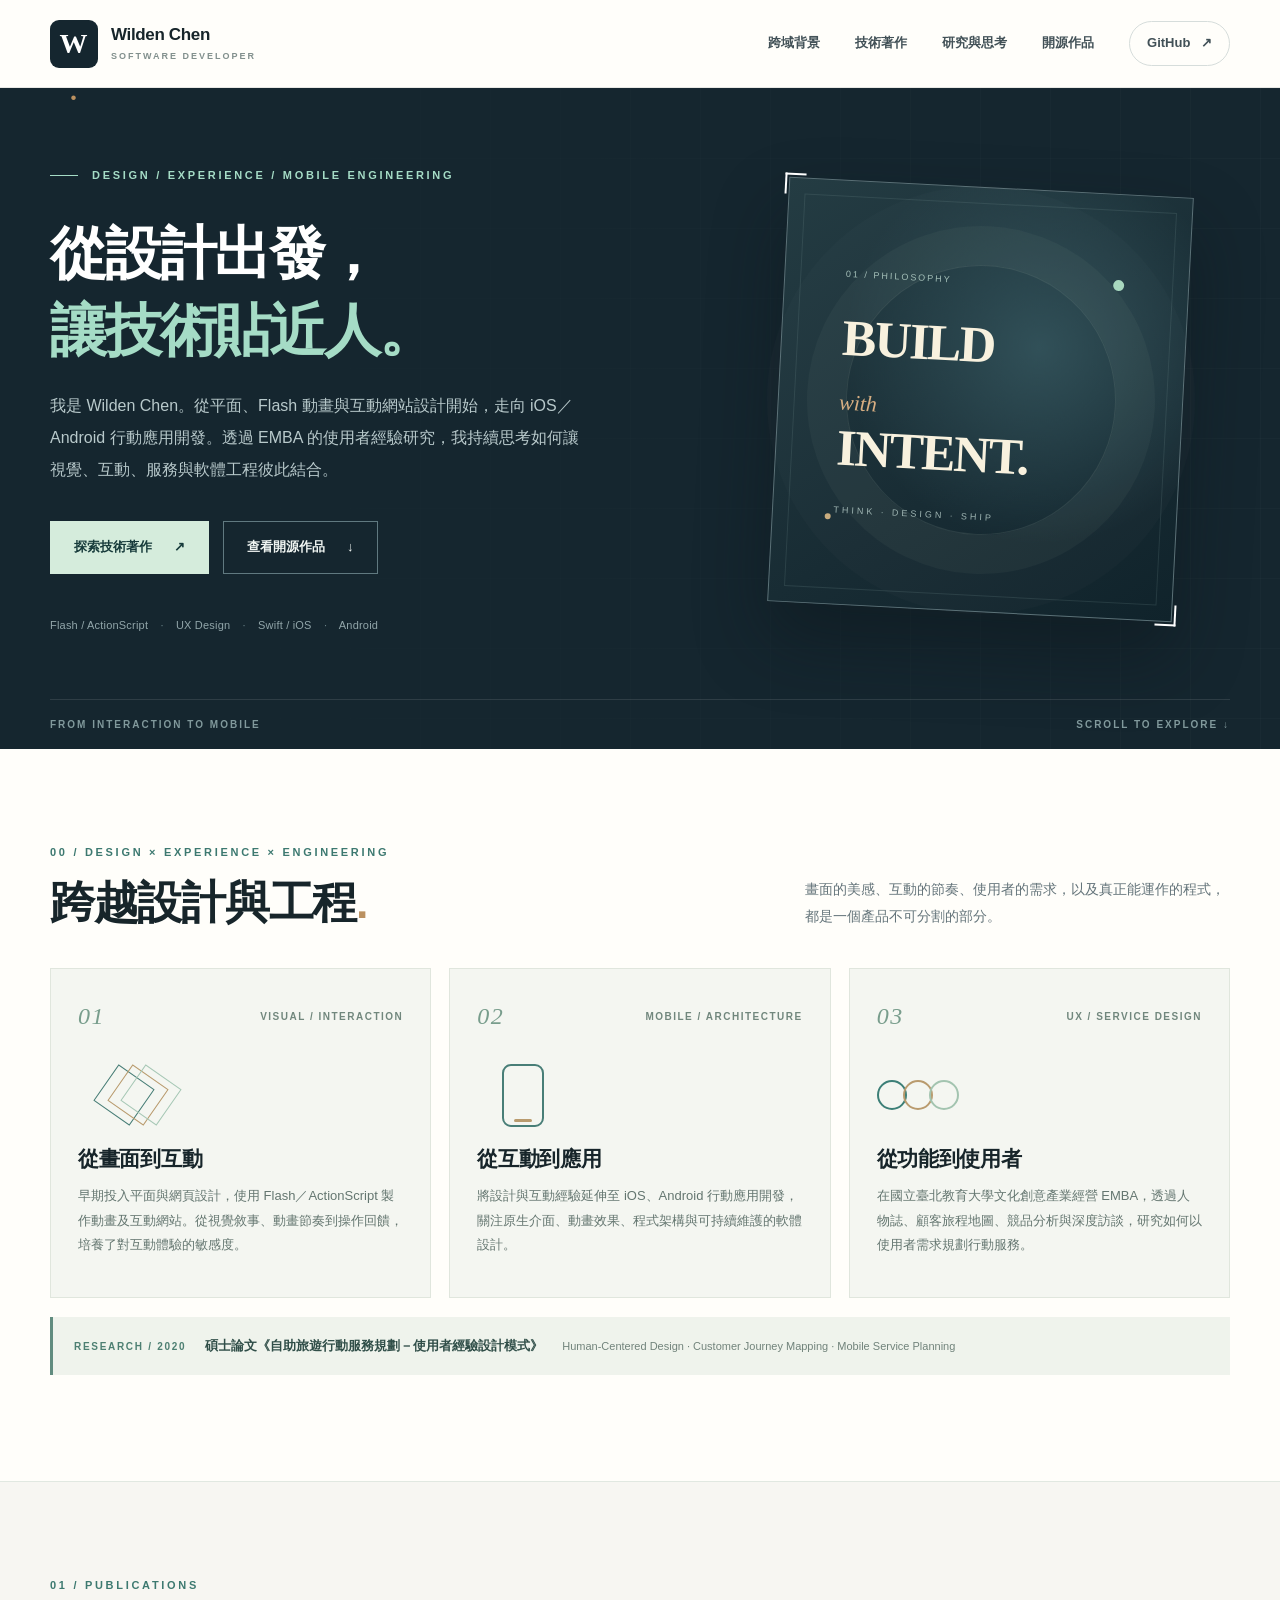
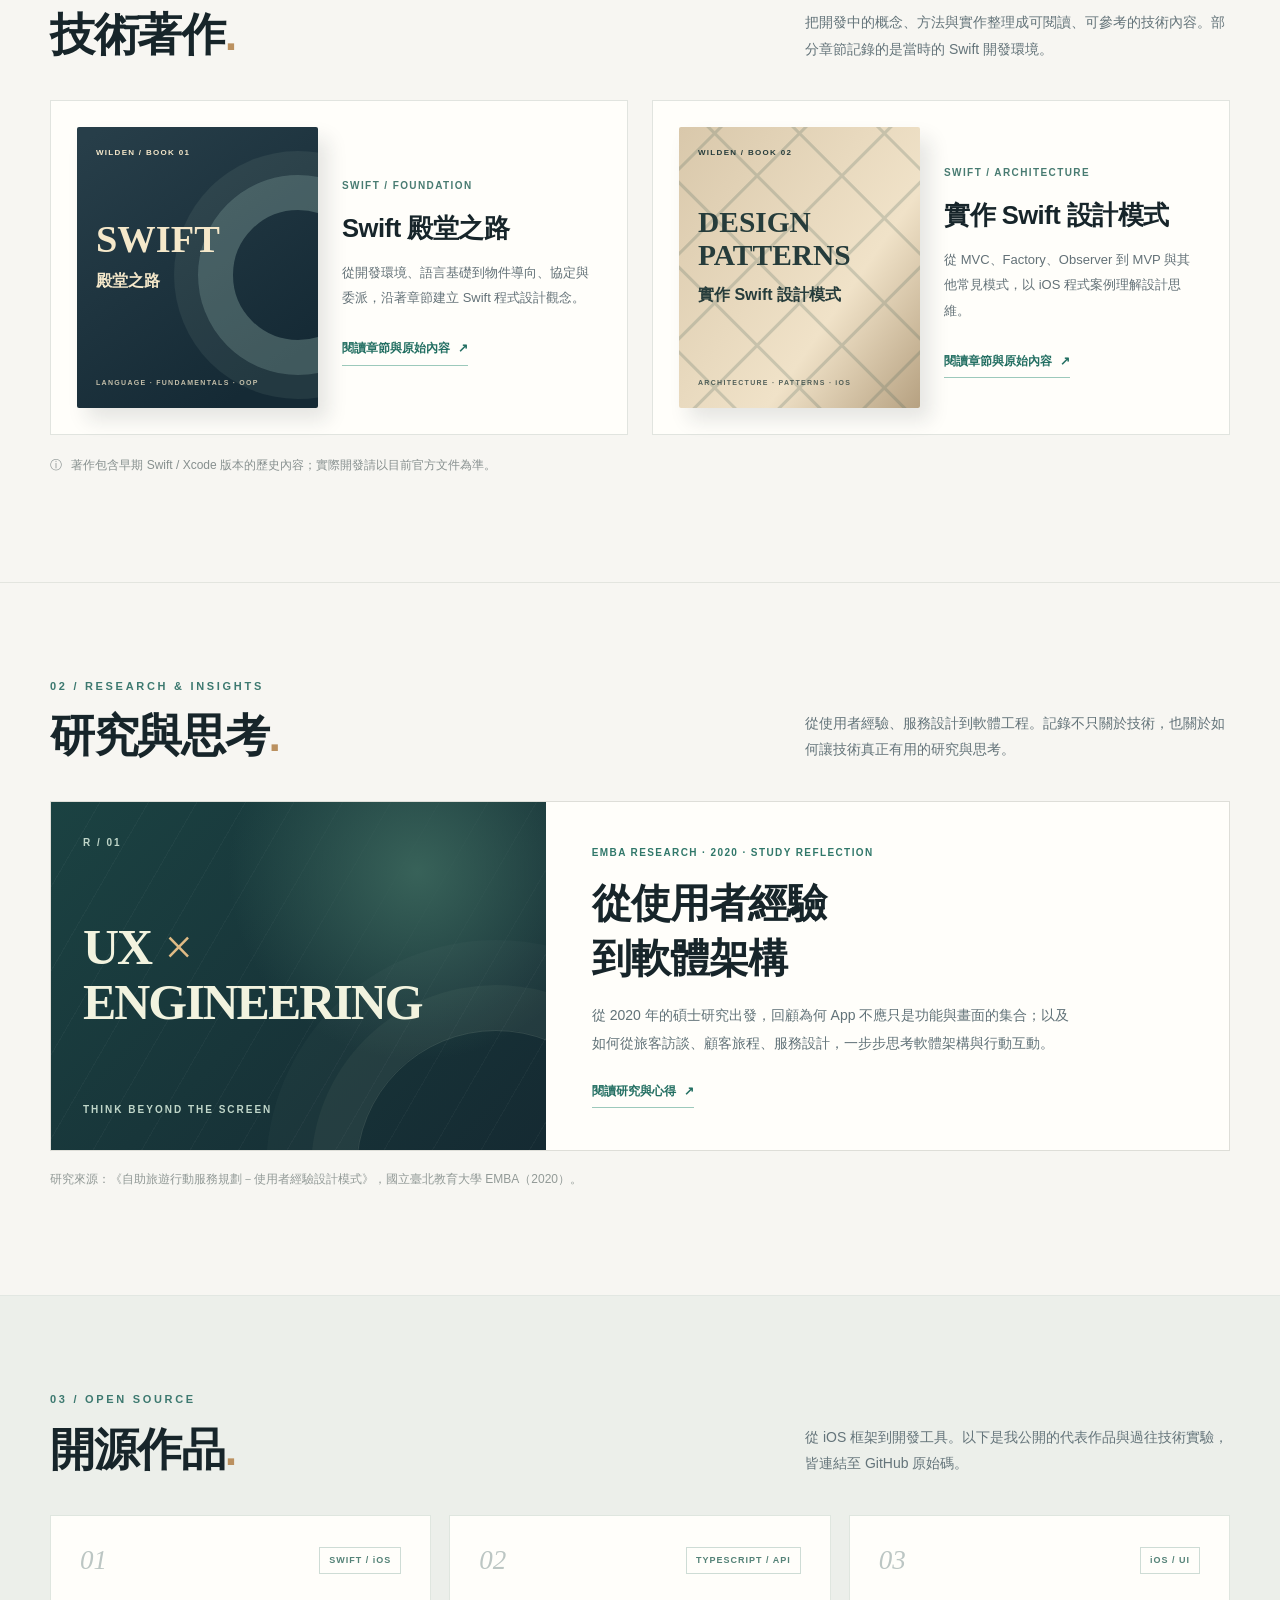
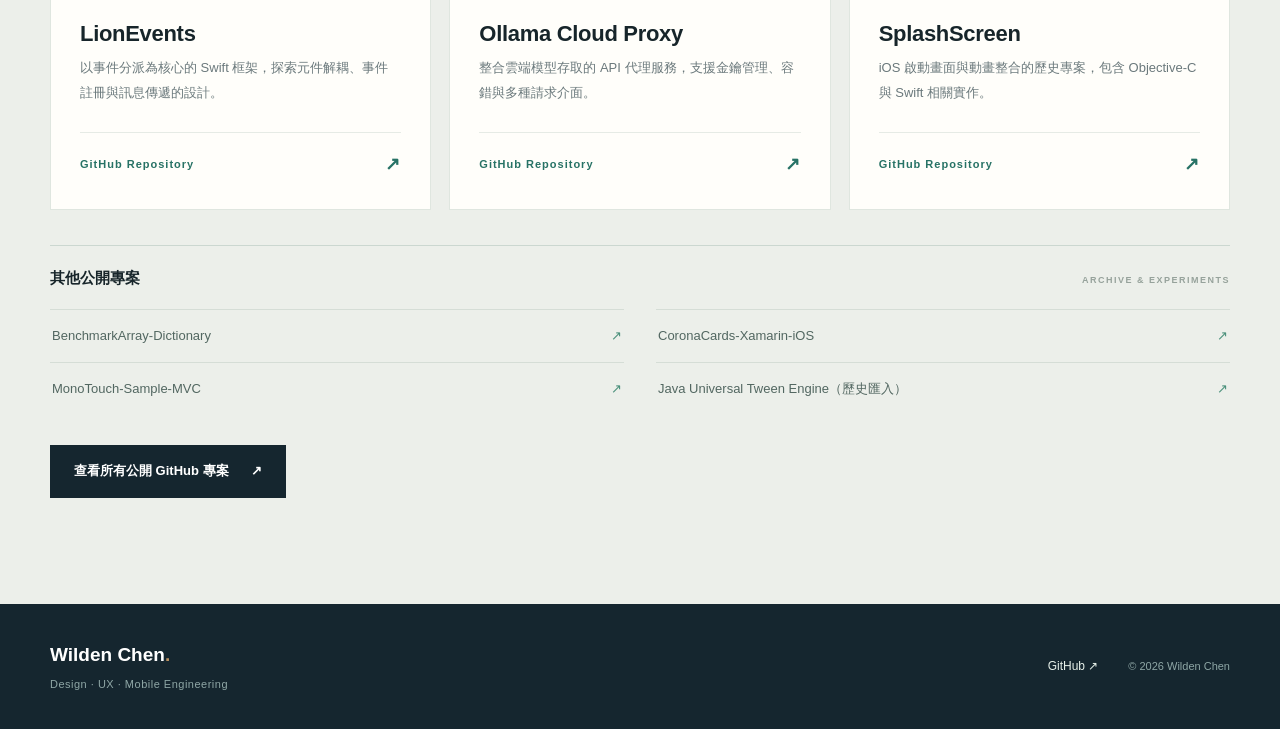
==== index.html @ 4d7d24db "feat: publish EMBA research insights without private thesis files" ====
<!doctype html>
<html lang="zh-Hant">
<head>
  <meta charset="utf-8">
  <meta name="viewport" content="width=device-width, initial-scale=1">
  <meta name="color-scheme" content="light">
  <meta name="theme-color" content="#15262f">
  <meta name="description" content="Wilden Chen：從平面設計、Flash 動畫與互動網站，走向使用者經驗、服務設計及 iOS／Android 軟體開發。">
  <meta property="og:type" content="website">
  <meta property="og:title" content="Wilden Chen｜Software Developer">
  <meta property="og:description" content="跨越視覺設計、Flash 動畫、使用者經驗與行動開發的專業背景，並分享 Swift 技術著作和開源專案。">
  <meta property="og:url" content="https://apps-dev.tech/">
  <link rel="canonical" href="https://apps-dev.tech/">
  <link rel="icon" type="image/svg+xml" href="/favicon.svg">
  <link rel="stylesheet" href="/styles.css">
  <link rel="stylesheet" href="/research.css">
  <title>Wilden Chen｜Design × UX × Mobile Engineering</title>
</head>
<body>
  <a class="skip-link" href="#main">跳至主要內容</a>
  <header class="site-header">
    <div class="container header-inner">
      <a class="brand" href="/" aria-label="Wilden Chen 首頁">
        <span class="brand-symbol">W<span>.</span></span>
        <span class="brand-name">Wilden Chen<small>SOFTWARE DEVELOPER</small></span>
      </a>
      <nav class="site-nav" aria-label="主要導覽">
        <a href="#journey">跨域背景</a>
        <a href="#books">技術著作</a>
        <a href="#research">研究與思考</a>
        <a href="#projects">開源作品</a>
        <a href="https://github.com/WildenChen" target="_blank" rel="noopener noreferrer" class="nav-github">GitHub <span aria-hidden="true">↗</span></a>
      </nav>
    </div>
  </header>

  <main id="main">
    <section class="hero" id="about">
      <div class="hero-grid" aria-hidden="true"></div>
      <div class="container hero-content">
        <div class="hero-copy">
          <p class="eyebrow"><span class="eyebrow-line"></span> DESIGN / EXPERIENCE / MOBILE ENGINEERING</p>
          <h1>從設計出發，<br><em>讓技術貼近人。</em></h1>
          <p class="hero-intro">我是 Wilden Chen。從平面、Flash 動畫與互動網站設計開始，走向 iOS／Android 行動應用開發。透過 EMBA 的使用者經驗研究，我持續思考如何讓視覺、互動、服務與軟體工程彼此結合。</p>
          <div class="hero-actions">
            <a class="button button-primary" href="#books">探索技術著作 <span aria-hidden="true">↗</span></a>
            <a class="button button-outline" href="#projects">查看開源作品 <span aria-hidden="true">↓</span></a>
          </div>
          <div class="hero-tech" aria-label="主要技術">Flash / ActionScript <span>·</span> UX Design <span>·</span> Swift / iOS <span>·</span> Android</div>
        </div>
        <div class="hero-art" aria-hidden="true">
          <div class="art-frame">
            <div class="art-corner art-corner-tl"></div>
            <div class="art-corner art-corner-br"></div>
            <div class="art-rings"></div>
            <div class="art-code">
              <span class="art-label">01 / PHILOSOPHY</span>
              <div class="art-big">BUILD<br><i>with</i><br>INTENT.</div>
              <span class="art-bottom">THINK · DESIGN · SHIP</span>
            </div>
            <span class="art-orbit art-orbit-one"></span>
            <span class="art-orbit art-orbit-two"></span>
          </div>
        </div>
      </div>
      <div class="container hero-bottom"><span>FROM INTERACTION TO MOBILE</span><span>SCROLL TO EXPLORE <span aria-hidden="true">↓</span></span></div>
    </section>

    <section class="section journey-section" id="journey" aria-labelledby="journey-title">
      <div class="container">
        <div class="section-heading">
          <div>
            <p class="section-kicker">00 / DESIGN × EXPERIENCE × ENGINEERING</p>
            <h2 id="journey-title">跨越設計與工程<span class="period">.</span></h2>
          </div>
          <p class="section-description">畫面的美感、互動的節奏、使用者的需求，以及真正能運作的程式，都是一個產品不可分割的部分。</p>
        </div>
        <div class="journey-grid">
          <article class="journey-step">
            <div class="journey-step-top"><span>01</span><span>VISUAL / INTERACTION</span></div>
            <div class="journey-mark journey-mark-visual" aria-hidden="true"><span></span><span></span><span></span></div>
            <h3>從畫面到互動</h3>
            <p>早期投入平面與網頁設計，使用 Flash／ActionScript 製作動畫及互動網站。從視覺敘事、動畫節奏到操作回饋，培養了對互動體驗的敏感度。</p>
          </article>
          <article class="journey-step">
            <div class="journey-step-top"><span>02</span><span>MOBILE / ARCHITECTURE</span></div>
            <div class="journey-mark journey-mark-mobile" aria-hidden="true"><span></span><span></span></div>
            <h3>從互動到應用</h3>
            <p>將設計與互動經驗延伸至 iOS、Android 行動應用開發，關注原生介面、動畫效果、程式架構與可持續維護的軟體設計。</p>
          </article>
          <article class="journey-step">
            <div class="journey-step-top"><span>03</span><span>UX / SERVICE DESIGN</span></div>
            <div class="journey-mark journey-mark-ux" aria-hidden="true"><span></span><span></span><span></span></div>
            <h3>從功能到使用者</h3>
            <p>在國立臺北教育大學文化創意產業經營 EMBA，透過人物誌、顧客旅程地圖、競品分析與深度訪談，研究如何以使用者需求規劃行動服務。</p>
          </article>
        </div>
        <div class="journey-research">
          <span class="journey-research-label">RESEARCH / 2020</span>
          <p>碩士論文《自助旅遊行動服務規劃－使用者經驗設計模式》</p>
          <span>Human-Centered Design · Customer Journey Mapping · Mobile Service Planning</span>
        </div>
      </div>
    </section>

    <section class="section books-section" id="books" aria-labelledby="books-title">
      <div class="container">
        <div class="section-heading">
          <div><p class="section-kicker">01 / PUBLICATIONS</p><h2 id="books-title">技術著作<span class="period">.</span></h2></div>
          <p class="section-description">把開發中的概念、方法與實作整理成可閱讀、可參考的技術內容。部分章節記錄的是當時的 Swift 開發環境。</p>
        </div>
        <div class="book-grid">
          <article class="book-card">
            <div class="book-cover cover-swift" aria-hidden="true">
              <span class="cover-index">WILDEN / BOOK 01</span>
              <span class="cover-sphere cover-sphere-one"></span>
              <span class="cover-title-en">SWIFT</span>
              <span class="cover-title-zh">殿堂之路</span>
              <span class="cover-foot">LANGUAGE · FUNDAMENTALS · OOP</span>
            </div>
            <div class="book-info">
              <span class="book-category">SWIFT / FOUNDATION</span>
              <h3>Swift 殿堂之路</h3>
              <p>從開發環境、語言基礎到物件導向、協定與委派，沿著章節建立 Swift 程式設計觀念。</p>
              <a class="text-link" href="https://github.com/WildenChen/Swift-Bethel-of-The-Road" target="_blank" rel="noopener noreferrer">閱讀章節與原始內容 <span aria-hidden="true">↗</span></a>
            </div>
          </article>
          <article class="book-card">
            <div class="book-cover cover-patterns" aria-hidden="true">
              <span class="cover-index">WILDEN / BOOK 02</span>
              <span class="cover-pattern-grid"></span>
              <span class="cover-title-en cover-title-en-small">DESIGN<br>PATTERNS</span>
              <span class="cover-title-zh">實作 Swift 設計模式</span>
              <span class="cover-foot">ARCHITECTURE · PATTERNS · iOS</span>
            </div>
            <div class="book-info">
              <span class="book-category">SWIFT / ARCHITECTURE</span>
              <h3>實作 Swift 設計模式</h3>
              <p>從 MVC、Factory、Observer 到 MVP 與其他常見模式，以 iOS 程式案例理解設計思維。</p>
              <a class="text-link" href="https://github.com/WildenChen/swift-design-patterns" target="_blank" rel="noopener noreferrer">閱讀章節與原始內容 <span aria-hidden="true">↗</span></a>
            </div>
          </article>
        </div>
        <p class="book-note"><span aria-hidden="true">ⓘ</span> 著作包含早期 Swift / Xcode 版本的歷史內容；實際開發請以目前官方文件為準。</p>
      </div>
    </section>

    <section class="section research-section" id="research" aria-labelledby="research-title">
      <div class="container">
        <div class="section-heading">
          <div><p class="section-kicker">02 / RESEARCH &amp; INSIGHTS</p><h2 id="research-title">研究與思考<span class="period">.</span></h2></div>
          <p class="section-description">從使用者經驗、服務設計到軟體工程。記錄不只關於技術，也關於如何讓技術真正有用的研究與思考。</p>
        </div>
        <article class="research-feature">
          <div class="research-feature-art" aria-hidden="true">
            <span class="research-feature-mark">R / 01</span>
            <span class="research-feature-type">UX <i>×</i> ENGINEERING</span>
            <span class="research-feature-sub">THINK BEYOND THE SCREEN</span>
          </div>
          <div class="research-feature-body">
            <div class="research-feature-tag">EMBA RESEARCH · 2020 · STUDY REFLECTION</div>
            <h3>從使用者經驗<br>到軟體架構</h3>
            <p>從 2020 年的碩士研究出發，回顧為何 App 不應只是功能與畫面的集合；以及如何從旅客訪談、顧客旅程、服務設計，一步步思考軟體架構與行動互動。</p>
            <a class="text-link" href="/research/">閱讀研究與心得 <span aria-hidden="true">↗</span></a>
          </div>
        </article>
        <p class="research-feature-footnote">研究來源：《自助旅遊行動服務規劃－使用者經驗設計模式》，國立臺北教育大學 EMBA（2020）。</p>
      </div>
    </section>

    <section class="section projects-section" id="projects" aria-labelledby="projects-title">
      <div class="container">
        <div class="section-heading">
          <div><p class="section-kicker">03 / OPEN SOURCE</p><h2 id="projects-title">開源作品<span class="period">.</span></h2></div>
          <p class="section-description">從 iOS 框架到開發工具。以下是我公開的代表作品與過往技術實驗，皆連結至 GitHub 原始碼。</p>
        </div>
        <div class="project-grid">
          <article class="project-card">
            <div class="project-top"><span class="project-num">01</span><span class="project-tag">SWIFT / iOS</span></div>
            <div><h3>LionEvents</h3><p>以事件分派為核心的 Swift 框架，探索元件解耦、事件註冊與訊息傳遞的設計。</p></div>
            <a class="project-link" href="https://github.com/WildenChen/LionEvents" target="_blank" rel="noopener noreferrer" aria-label="前往 LionEvents GitHub">GitHub Repository <span aria-hidden="true">↗</span></a>
          </article>
          <article class="project-card">
            <div class="project-top"><span class="project-num">02</span><span class="project-tag">TYPESCRIPT / API</span></div>
            <div><h3>Ollama Cloud Proxy</h3><p>整合雲端模型存取的 API 代理服務，支援金鑰管理、容錯與多種請求介面。</p></div>
            <a class="project-link" href="https://github.com/WildenChen/ollama-cloud-proxy" target="_blank" rel="noopener noreferrer" aria-label="前往 Ollama Cloud Proxy GitHub">GitHub Repository <span aria-hidden="true">↗</span></a>
          </article>
          <article class="project-card">
            <div class="project-top"><span class="project-num">03</span><span class="project-tag">iOS / UI</span></div>
            <div><h3>SplashScreen</h3><p>iOS 啟動畫面與動畫整合的歷史專案，包含 Objective-C 與 Swift 相關實作。</p></div>
            <a class="project-link" href="https://github.com/WildenChen/SplashScreen" target="_blank" rel="noopener noreferrer" aria-label="前往 SplashScreen GitHub">GitHub Repository <span aria-hidden="true">↗</span></a>
          </article>
        </div>
        <div class="more-projects">
          <div class="more-projects-heading"><h3>其他公開專案</h3><span>ARCHIVE &amp; EXPERIMENTS</span></div>
          <div class="more-links">
            <a href="https://github.com/WildenChen/BenchmarkArray-Dictionary" target="_blank" rel="noopener noreferrer">BenchmarkArray-Dictionary <span aria-hidden="true">↗</span></a>
            <a href="https://github.com/WildenChen/CoronaCards-Xamarin-iOS" target="_blank" rel="noopener noreferrer">CoronaCards-Xamarin-iOS <span aria-hidden="true">↗</span></a>
            <a href="https://github.com/WildenChen/MonoTouch-Sample-MVC" target="_blank" rel="noopener noreferrer">MonoTouch-Sample-MVC <span aria-hidden="true">↗</span></a>
            <a href="https://github.com/WildenChen/java-universal-tween-engine" target="_blank" rel="noopener noreferrer">Java Universal Tween Engine（歷史匯入） <span aria-hidden="true">↗</span></a>
          </div>
        </div>
        <div class="all-projects">
          <a class="button button-dark" href="https://github.com/WildenChen?tab=repositories" target="_blank" rel="noopener noreferrer">查看所有公開 GitHub 專案 <span aria-hidden="true">↗</span></a>
        </div>
      </div>
    </section>
  </main>
  <footer class="footer">
    <div class="container footer-inner">
      <div><strong>Wilden Chen<span class="period">.</span></strong><p>Design · UX · Mobile Engineering</p></div>
      <div class="footer-right"><a href="https://github.com/WildenChen" target="_blank" rel="noopener noreferrer">GitHub ↗</a><span>© 2026 Wilden Chen</span></div>
    </div>
  </footer>
</body>
</html>
---- styles.css ----
:root{
  --ink:#17252a;--ink-soft:#405158;--muted:#66747b;--page:#f7f6f2;--paper:#fffefa;
  --line:#e1e2df;--teal:#225d5c;--teal-bright:#a5dcc6;--gold:#dfb581;
  --dark:#15262f;--dark-2:#1c323b;--wrap:1180px;
}
*,*::before,*::after{box-sizing:border-box}
html{scroll-behavior:smooth;scroll-padding-top:110px}
body{margin:0;background:var(--page);color:var(--ink);font-family:-apple-system,BlinkMacSystemFont,"Segoe UI","Noto Sans TC","PingFang TC","Microsoft JhengHei",sans-serif;-webkit-font-smoothing:antialiased;line-height:1.7}
a{color:inherit;text-decoration:none}
a:focus-visible{outline:3px solid #2f9b88;outline-offset:4px;border-radius:3px}
.container{width:min(var(--wrap),calc(100% - 88px));margin-inline:auto}
.skip-link{position:absolute;left:-9999px;top:10px;padding:8px 14px;background:white;z-index:99}
.skip-link:focus{left:10px}
.site-header{height:88px;background:#fffefa;border-bottom:1px solid #e8e8e4;position:relative;z-index:10}
.header-inner{height:100%;display:flex;align-items:center;justify-content:space-between;gap:24px}
.brand{display:inline-flex;align-items:center;gap:13px}
.brand-symbol{width:48px;height:48px;background:var(--dark);color:white;display:grid;place-items:center;border-radius:9px;font-family:Georgia,serif;font-size:28px;font-weight:700;letter-spacing:-3px;padding-right:4px}
.brand-symbol span,.period{color:#bb9160}
.brand-name{font-weight:750;font-size:17px;letter-spacing:-.35px;line-height:1.2;white-space:nowrap}
.brand-name small{display:block;font-size:9px;color:#82908d;letter-spacing:2px;margin-top:6px;font-weight:750}
.site-nav{display:flex;align-items:center;gap:35px;color:#425157;font-size:13px;font-weight:650}
.site-nav>a:not(.nav-github):hover{color:#177a68}
.nav-github{border:1px solid #d6dddb;border-radius:999px;padding:10px 17px;transition:background .2s,border-color .2s}
.nav-github:hover{border-color:var(--teal);background:#f0f8f3}
.nav-github span{padding-left:7px}
.hero{position:relative;background:var(--dark);color:white;overflow:hidden}
.hero-grid{position:absolute;inset:0;opacity:.2;background-image:linear-gradient(rgba(198,215,205,.13) 1px,transparent 1px),linear-gradient(90deg,rgba(198,215,205,.13) 1px,transparent 1px);background-size:70px 70px;mask-image:linear-gradient(90deg,transparent 10%,#000 100%);pointer-events:none}
.hero-content{min-height:600px;display:grid;grid-template-columns:1.1fr .9fr;align-items:center;gap:6%;position:relative;padding-block:78px 65px}
.hero-copy{position:relative;z-index:2}
.eyebrow,.section-kicker{font-size:11px;font-weight:800;letter-spacing:2.7px;margin:0}
.eyebrow{color:var(--teal-bright);display:flex;gap:14px;align-items:center}
.eyebrow-line{display:block;width:28px;height:1px;background:var(--teal-bright)}
.hero h1{font-size:clamp(38px,4.45vw,64px);line-height:1.35;letter-spacing:-2.2px;font-weight:750;margin:30px 0 22px;white-space:nowrap}
.hero h1 em{font-style:normal;color:var(--teal-bright)}
.hero-intro{max-width:530px;font-size:16px;line-height:2;color:#b8c9cb;margin:0}
.hero-actions{display:flex;align-items:center;gap:14px;margin-top:35px}
.button{display:inline-flex;align-items:center;justify-content:center;gap:22px;padding:14px 23px;min-height:52px;font-size:13px;font-weight:750;border:1px solid transparent;transition:transform .2s,background .2s,box-shadow .2s}
.button:hover{transform:translateY(-2px)}
.button-primary{background:#d5ecdc;color:#173b3b}
.button-primary:hover{background:#ecf6ec;box-shadow:0 8px 20px #0003}
.button-outline{border-color:#607980;color:#f0f5f2}
.button-outline:hover{background:#ffffff16}
.hero-tech{font-size:11px;color:#92a6aa;margin-top:42px;letter-spacing:.2px}
.hero-tech span{padding-inline:9px;color:#688086}
.hero-art{height:100%;display:flex;align-items:center;justify-content:center;min-height:350px}
.art-frame{position:relative;width:min(100%,405px);aspect-ratio:1/1.05;border:1px solid #5b7177;background:radial-gradient(circle at 64% 37%,#315058 0,transparent 53%),linear-gradient(145deg,#243c43,#182c34 60%,#10232b);display:grid;place-items:center;transform:rotate(3deg);box-shadow:0 35px 70px #0b151a70}
.art-frame::after{content:"";position:absolute;inset:15px;border:1px solid #72908d36}
.art-corner{position:absolute;width:21px;height:21px;border-color:#d9bd8b;z-index:2}
.art-corner-tl{left:-5px;top:-5px;border-left:2px solid;border-top:2px solid}
.art-corner-br{right:-5px;bottom:-5px;border-right:2px solid;border-bottom:2px solid}
.art-rings{position:absolute;width:270px;aspect-ratio:1;border:1px solid #b0c2b522;border-radius:50%;box-shadow:0 0 0 39px #b0c2b50d,0 0 0 79px #b0c2b505}
.art-code{position:relative;z-index:3;width:70%;display:flex;flex-direction:column;align-items:flex-start}
.art-label{font-size:9px;letter-spacing:2px;color:#a4bfb8}
.art-big{font-family:Georgia,"Times New Roman",serif;font-size:clamp(36px,4vw,57px);font-weight:700;line-height:1.08;letter-spacing:-2px;margin-block:27px;color:#f8f1de}
.art-big i{font-size:.43em;color:#d7ae82;font-weight:400;letter-spacing:0}
.art-bottom{font-size:9px;letter-spacing:3px;color:#9eb4b2}
.art-orbit{position:absolute;width:11px;height:11px;background:#a8d8bf;border-radius:50%}
.art-orbit-one{top:20%;right:16%}
.art-orbit-two{bottom:20%;left:13%;width:6px;height:6px;background:#c9ac7e}
.hero-bottom{position:relative;display:flex;align-items:center;justify-content:space-between;border-top:1px solid #ffffff1b;color:#81999c;padding:16px 0;font-size:10px;letter-spacing:2px;font-weight:700}
.section{padding-block:94px 106px}
.section-heading{display:flex;align-items:end;justify-content:space-between;gap:55px;margin-bottom:38px}
.section-kicker{color:#3d7970}
.section-heading h2{font-size:clamp(32px,3.5vw,46px);line-height:1.2;letter-spacing:-1.3px;margin:14px 0 0}
.section-description{max-width:425px;margin:0;color:#64747a;font-size:14px;line-height:1.9}
.book-grid{display:grid;grid-template-columns:1fr 1fr;gap:24px}
.book-card{display:grid;grid-template-columns:46% 1fr;gap:24px;align-items:center;border:1px solid #e1e4df;background:var(--paper);padding:26px;min-height:335px;transition:border .2s,transform .2s,box-shadow .2s}
.book-card:hover{border-color:#bcc9c2;transform:translateY(-3px);box-shadow:0 15px 35px #17252a0b}
.book-cover{min-height:277px;height:100%;position:relative;overflow:hidden;padding:19px;display:flex;flex-direction:column;align-items:flex-start;box-shadow:10px 12px 20px #17252a1d;border-radius:2px}
.cover-swift{background:linear-gradient(145deg,#273e49 4%,#152a35 85%);color:#f5e8ca}
.cover-patterns{background:linear-gradient(125deg,#d9c8ab,#f0e2c8 65%,#b6a181);color:#263c3b}
.cover-index,.cover-foot{position:relative;z-index:2;font-size:8px;letter-spacing:1.3px;font-weight:800}
.cover-title-en{position:relative;z-index:2;margin-top:auto;font-family:Georgia,serif;font-size:clamp(28px,3vw,43px);font-weight:700;line-height:1}
.cover-title-en-small{font-size:clamp(24px,2.3vw,34px);line-height:1.13}
.cover-title-zh{position:relative;z-index:2;font-size:16px;font-weight:750;margin:8px 0 23px}
.cover-foot{margin-top:auto;font-size:7px;opacity:.77}
.cover-sphere{position:absolute;width:200px;height:200px;border-radius:50%;right:-80px;top:48px;border:35px solid #b9d9ca44;box-shadow:0 0 0 24px #c7e4cc14}
.cover-pattern-grid{position:absolute;inset:-40px;opacity:.22;background:repeating-linear-gradient(45deg,transparent 0 34px,#48645c 35px 37px,transparent 38px 60px),repeating-linear-gradient(-45deg,transparent 0 34px,#48645c 35px 37px,transparent 38px 60px)}
.book-info{min-width:0;align-self:center}
.book-category{color:#487b71;font-size:10px;font-weight:800;letter-spacing:1.4px}
.book-info h3{font-size:clamp(21px,2vw,28px);line-height:1.35;letter-spacing:-.5px;margin:14px 0}
.book-info p{font-size:13px;line-height:1.95;color:#637177;margin:0 0 23px}
.text-link{display:inline-flex;align-items:center;gap:8px;color:#236f62;font-size:12px;font-weight:800;border-bottom:1px solid #9cc9bb;padding-bottom:6px}
.text-link:hover{color:#0b5445}
.book-note{color:#87908f;font-size:12px;margin:20px 0 0}
.book-note span{margin-right:6px}
.projects-section{background:#ecefea;border-top:1px solid #e2e7e2}
.project-grid{display:grid;grid-template-columns:repeat(3,1fr);gap:18px}
.project-card{min-height:295px;display:flex;flex-direction:column;justify-content:space-between;padding:29px;background:#fffefa;border:1px solid #dfe6df;transition:transform .2s,border-color .2s}
.project-card:hover{transform:translateY(-3px);border-color:#a5bbb1}
.project-top{display:flex;justify-content:space-between;align-items:center;gap:12px}
.project-num{color:#bcc6c3;font:italic 27px Georgia,serif}
.project-tag{color:#548277;border:1px solid #cedcd5;padding:5px 9px;font-size:9px;letter-spacing:1px;font-weight:750;white-space:nowrap}
.project-card h3{font-size:22px;line-height:1.28;margin:17px 0 8px;letter-spacing:-.3px}
.project-card p{color:#6b797c;font-size:13px;line-height:1.9;margin:0}
.project-link{border-top:1px solid #e6ebe5;padding-top:16px;display:flex;justify-content:space-between;align-items:center;font-size:11px;letter-spacing:1px;font-weight:800;color:#277265}
.project-link span{font-size:18px}
.project-link:hover{color:#123f38}
.more-projects{margin-top:35px;border-top:1px solid #cbd7d0}
.more-projects-heading{display:flex;justify-content:space-between;align-items:baseline;gap:15px;padding:19px 0}
.more-projects h3{font-size:15px;margin:0}
.more-projects-heading span{font-size:9px;letter-spacing:1.5px;color:#96a29b;font-weight:700}
.more-links{display:grid;grid-template-columns:1fr 1fr;gap:0 32px}
.more-links a{display:flex;align-items:center;justify-content:space-between;gap:12px;padding:15px 2px;border-top:1px solid #d5ddd6;color:#526761;font-size:13px;transition:color .2s}
.more-links a:hover{color:#0d6755}
.more-links span{color:#498f7a}
.all-projects{margin-top:30px}
.button-dark{background:var(--dark);color:white}
.button-dark:hover{background:#29474b}
.footer{background:#15262f;color:#fff;padding-block:35px}
.footer-inner{display:flex;align-items:center;justify-content:space-between;gap:20px}
.footer strong{font-size:19px}
.footer p{color:#8fa7a6;font-size:11px;letter-spacing:.5px;margin:4px 0 0}
.footer-right{display:flex;align-items:center;gap:30px;font-size:11px;color:#8fa7a6}
.footer-right a{color:#e6f0e9;font-size:12px}
.footer-right a:hover{color:var(--teal-bright)}
@media(max-width:1050px){
  .container{width:min(var(--wrap),calc(100% - 56px))}
  .hero-content{gap:3%}.hero h1{font-size:clamp(33px,4.3vw,50px)}
  .book-card{gap:17px;padding:20px;grid-template-columns:43% 1fr}
  .book-cover{min-height:252px;padding:15px}
}
@media(max-width:760px){
  .site-header{height:auto}.header-inner{padding-block:15px;flex-wrap:wrap;gap:15px}
  .site-nav{width:100%;gap:25px;justify-content:space-between;font-size:12px}
  .nav-github{padding:6px 11px}
  .hero-content{grid-template-columns:1fr;gap:15px;min-height:0;padding-block:65px 47px}
  .hero h1{white-space:normal;font-size:clamp(33px,6.4vw,51px);letter-spacing:-1.2px}
  .hero-art{display:none}
  .hero-intro{font-size:15px}.hero-bottom{font-size:9px}
  .section{padding-block:65px 75px}
  .section-heading{display:block;margin-bottom:28px}
  .section-description{margin-top:20px}
  .book-grid{grid-template-columns:1fr}
  .book-card{grid-template-columns:40% 1fr}
  .book-cover{min-height:245px}
  .project-grid{grid-template-columns:1fr;gap:13px}
  .project-card{min-height:230px}
}
@media(max-width:470px){
  .container{width:calc(100% - 36px)}
  .brand-symbol{width:42px;height:42px}
  .site-nav{gap:9px;font-size:11px}.nav-github span{padding-left:1px}
  .hero-actions{flex-direction:column;align-items:stretch}
  .hero-tech{font-size:10px;line-height:2}
  .hero-bottom{gap:12px;font-size:8px;letter-spacing:1px}
  .book-card{grid-template-columns:1fr;gap:20px}
  .book-cover{height:270px;min-height:270px;max-width:270px;width:100%;margin-inline:auto}
  .book-info h3{margin:9px 0}.book-info p{margin-bottom:16px}
  .cover-title-en{font-size:39px}
  .more-links{grid-template-columns:1fr}
  .more-projects-heading span{display:none}
  .footer-inner{align-items:flex-start;flex-direction:column;gap:16px}
}
@media(prefers-reduced-motion:reduce){html{scroll-behavior:auto}*,*::before,*::after{transition:none!important}}


/* A concise, public cross-disciplinary profile, separate from books/projects. */
.journey-section{background:#fffefa;border-bottom:1px solid #e1e8e1}
.journey-grid{display:grid;grid-template-columns:repeat(3,minmax(0,1fr));gap:18px}
.journey-step{min-width:0;min-height:330px;display:flex;flex-direction:column;padding:27px;background:#f4f6f1;border:1px solid #e0e6dd;transition:transform .2s,border-color .2s,box-shadow .2s}
.journey-step:hover{transform:translateY(-3px);border-color:#a7bdb2;box-shadow:0 12px 28px #17252a0c}
.journey-step-top{display:flex;justify-content:space-between;align-items:center;gap:10px;font-size:10px;font-weight:800;letter-spacing:1.5px;color:#71877d}
.journey-step-top span:first-child{font-family:Georgia,serif;font-size:24px;font-style:italic;font-weight:400;color:#789d8c}
.journey-mark{position:relative;display:flex;align-items:center;justify-content:center;height:70px;width:92px;margin:24px 0 11px}
.journey-mark-visual span{position:absolute;width:44px;height:44px;border:1.5px solid #487e77;transform:rotate(35deg)}
.journey-mark-visual span:nth-child(2){transform:translateX(14px) rotate(35deg);border-color:#b99b6e}
.journey-mark-visual span:nth-child(3){transform:translateX(27px) rotate(35deg);border-color:#a7c8b6}
.journey-mark-mobile span:first-child{width:42px;height:63px;border:2px solid #487e77;border-radius:9px}
.journey-mark-mobile span:last-child{width:18px;height:3px;background:#b99b6e;position:absolute;bottom:8px;left:37px;border-radius:4px}
.journey-mark-ux span{width:30px;height:30px;border:2px solid #3c7f77;border-radius:50%;position:absolute;left:0}
.journey-mark-ux span:nth-child(2){left:26px;border-color:#b99b6e}
.journey-mark-ux span:nth-child(3){left:52px;border-color:#a3c4b0}
.journey-step h3{font-size:21px;line-height:1.4;margin:3px 0 10px;letter-spacing:-.3px}
.journey-step p{color:#647670;font-size:13px;line-height:1.9;margin:0}
.journey-research{display:flex;align-items:baseline;flex-wrap:wrap;gap:8px 19px;margin-top:19px;border-left:3px solid #618c7f;background:#eff3ec;padding:18px 21px}
.journey-research-label{font-size:10px;letter-spacing:1.7px;font-weight:800;color:#4d7f72}
.journey-research p{font-size:13px;font-weight:700;margin:0;color:#304e48}
.journey-research>span:last-child{font-size:11px;color:#71837b}
@media(max-width:800px){.journey-grid{grid-template-columns:1fr;gap:12px}.journey-step{min-height:0;padding:23px}.journey-mark{margin-block:13px}.journey-research{align-items:flex-start;flex-direction:column;gap:6px}}
---- research.css ----
/* Research & Insights — standalone public styles, 2026. */
.research-section{background:#f7f6f2;border-top:1px solid #e3e5df}
.research-feature{background:#fffefa;border:1px solid #deded8;display:grid;grid-template-columns:minmax(290px,42%) 1fr;min-height:346px;overflow:hidden;transition:box-shadow .2s,transform .2s}
.research-feature:hover{box-shadow:0 16px 36px #15262f0f;transform:translateY(-2px)}
.research-feature-art{position:relative;min-height:340px;background:radial-gradient(circle at 74% 20%,#386259 0,transparent 41%),repeating-linear-gradient(120deg,#ffffff08 0,#ffffff08 1px,transparent 1px,transparent 42px),linear-gradient(135deg,#1b4242,#152a32);color:#f2f3df;display:flex;flex-direction:column;justify-content:space-between;padding:32px;overflow:hidden}
.research-feature-art:after{content:"";position:absolute;width:280px;height:280px;border:1px solid #d0d9c026;border-radius:50%;bottom:-160px;right:-90px;box-shadow:0 0 0 45px #d0d9c00c,0 0 0 90px #d0d9c007}
.research-feature-mark,.research-feature-sub{font-size:10px;letter-spacing:2px;font-weight:750;color:#c0d6c9;z-index:1}
.research-feature-type{font-family:Georgia,"Times New Roman",serif;font-size:clamp(29px,3.9vw,53px);letter-spacing:-2px;line-height:1.1;font-weight:700;z-index:1}
.research-feature-type i{color:#e0bb85;font-weight:400;font-style:italic}
.research-feature-body{padding:42px 46px;display:flex;flex-direction:column;justify-content:center;align-items:flex-start}
.research-feature-tag{font-size:10px;letter-spacing:1.4px;color:#31786a;font-weight:800}
.research-feature h3{font-size:clamp(28px,3.1vw,40px);letter-spacing:-1px;line-height:1.38;margin:15px 0}
.research-feature-body p{font-size:14px;color:#617278;line-height:2;margin:0 0 24px;max-width:480px}
.research-feature-footnote{color:#929a97;font-size:12px;margin:18px 0 0}
.research-hero{background:#15262f;color:#fbfcf6;padding:66px 0 74px;position:relative;overflow:hidden}
.research-hero:after{content:"";position:absolute;right:-140px;top:-120px;width:550px;aspect-ratio:1;border:1px solid #8fb0a521;border-radius:50%;box-shadow:0 0 0 65px #8fb0a50a,0 0 0 130px #8fb0a505;pointer-events:none}
.research-hero .container{position:relative;z-index:1}
.research-back{display:inline-block;font-size:12px;color:#b0cdc0;margin-bottom:47px}
.research-back:hover{color:white}
.research-hero .section-kicker{color:#b0d5c4}
.research-hero h1{font-size:clamp(40px,5.2vw,72px);line-height:1.26;margin:21px 0 21px;letter-spacing:-2.6px}
.research-hero h1 span{color:#aed9c7}
.research-lead{font-size:clamp(16px,1.55vw,20px);line-height:1.95;color:#d0dbd8;max-width:730px;margin:0}
.research-meta{display:flex;flex-wrap:wrap;gap:6px 25px;font-size:11px;letter-spacing:.5px;color:#91b0aa;margin-top:36px}
.research-meta span:not(:last-child):after{content:" /";padding-left:21px;color:#647c78}
.research-layout{display:grid;grid-template-columns:minmax(0,1fr) 235px;gap:72px;align-items:start;padding-block:75px 115px}
.research-article{max-width:760px;min-width:0}
.research-article>section{margin-bottom:75px;scroll-margin-top:32px}
.article-eyebrow{font-size:10px;font-weight:800;letter-spacing:2px;color:#2b8170;margin:0 0 15px}
.research-article h2{font-size:clamp(26px,2.75vw,35px);letter-spacing:-.9px;line-height:1.45;margin:0 0 23px;color:#213a3f}
.research-article p{font-size:15px;line-height:2.05;color:#455a60;margin:0 0 21px}
.research-article p:last-child{margin-bottom:0}
.research-article strong{font-weight:750;color:#244b4c}
.research-quote{font-size:20px;line-height:1.9;font-weight:600;padding:22px 25px;background:#e9f0e9;border-left:4px solid #467c69;margin:28px 0 10px;color:#284e46}
.research-article .article-note{font-size:12px;line-height:1.8;color:#889692}
.research-steps{margin-top:30px;border-top:1px solid #d4ddd6}
.research-step{display:grid;grid-template-columns:47px 1fr;gap:20px;padding:21px 0;border-bottom:1px solid #d4ddd6}
.research-step>span{font:italic 24px Georgia,serif;color:#aab9b4}
.research-step h3{font-size:17px;letter-spacing:-.2px;margin:0 0 6px;color:#2c484a}
.research-step p{font-size:14px;margin:0;line-height:1.85}
.research-model{display:flex;align-items:center;gap:11px;justify-content:space-between;background:#eaf0eb;padding:25px 18px;margin:24px 0 13px}
.model-node{flex:1;min-width:0;background:#fffefa;border:1px solid #d6e2d9;min-height:130px;padding:22px 10px;text-align:center;display:flex;flex-direction:column;align-items:center;justify-content:center}
.model-node small{color:#6a9685;font-size:9px;letter-spacing:1.2px;font-weight:800}
.model-node strong{font-size:15px;margin:8px 0 3px}
.model-node span{font-size:11px;color:#7b8f87}
.model-arrow{color:#4b887a;font-size:23px;line-height:1}
.research-highlight-list{display:grid;gap:12px;margin:27px 0}
.research-highlight-list>div{border:1px solid #d8e2da;background:#fffefa;padding:20px 24px}
.research-highlight-list strong{display:block;font-size:16px;margin-bottom:4px}
.research-highlight-list p{font-size:14px;margin:0}
.research-source{border-top:1px solid #c5d5cd;padding:34px;background:#eaf0ea}
.research-source h2{font-size:22px;margin-bottom:17px}
.research-source p{font-size:13px;line-height:1.9}
.research-toc{position:sticky;top:35px}
.toc-inner{border-left:1px solid #d0dcd6;padding:7px 0 7px 21px;display:grid;gap:18px}
.toc-title{color:#508578;font-size:10px;letter-spacing:2px;font-weight:800;margin-bottom:8px}
.toc-inner a{font-size:12px;color:#647b77;line-height:1.7}
.toc-inner a:hover,.toc-inner .toc-home{color:#1f7564}
.toc-inner .toc-home{margin-top:14px;border-top:1px solid #d0dcd6;padding-top:20px}
@media(max-width:1050px){
 .site-nav{gap:23px}
 .research-layout{gap:35px;grid-template-columns:minmax(0,1fr) 175px}
 .research-feature-body{padding:32px}
}
@media(max-width:760px){
 .research-feature{grid-template-columns:1fr}
 .research-feature-art{min-height:225px;padding:27px}
 .research-feature-type{font-size:43px}
 .research-feature-body{padding:28px}
 .research-feature h3 br{display:none}
 .research-layout{display:block;padding-block:48px 75px}
 .research-toc{display:none}
 .research-hero{padding:38px 0 55px}
 .research-back{margin-bottom:39px}
 .research-hero h1{letter-spacing:-1.5px}
 .research-meta{gap:6px 15px}
 .research-meta span:not(:last-child):after{padding-left:12px}
 .research-article>section{margin-bottom:55px}
 .site-nav{gap:13px;justify-content:flex-start;flex-wrap:wrap}
}
@media(max-width:470px){
 .research-model{flex-direction:column;padding:18px 12px}
 .model-node{width:100%;min-height:94px;padding:13px}
 .model-arrow{transform:rotate(90deg)}
 .research-feature-art{min-height:205px}
 .research-feature-type{font-size:38px}
 .research-quote{font-size:17px}
 .research-hero h1{font-size:38px}
 .research-hero h1 br{display:none}
 .research-meta{display:block}
 .research-meta span{display:block;margin-bottom:6px}
 .research-meta span:not(:last-child):after{content:""}
 .site-nav{gap:12px;font-size:11px}
}
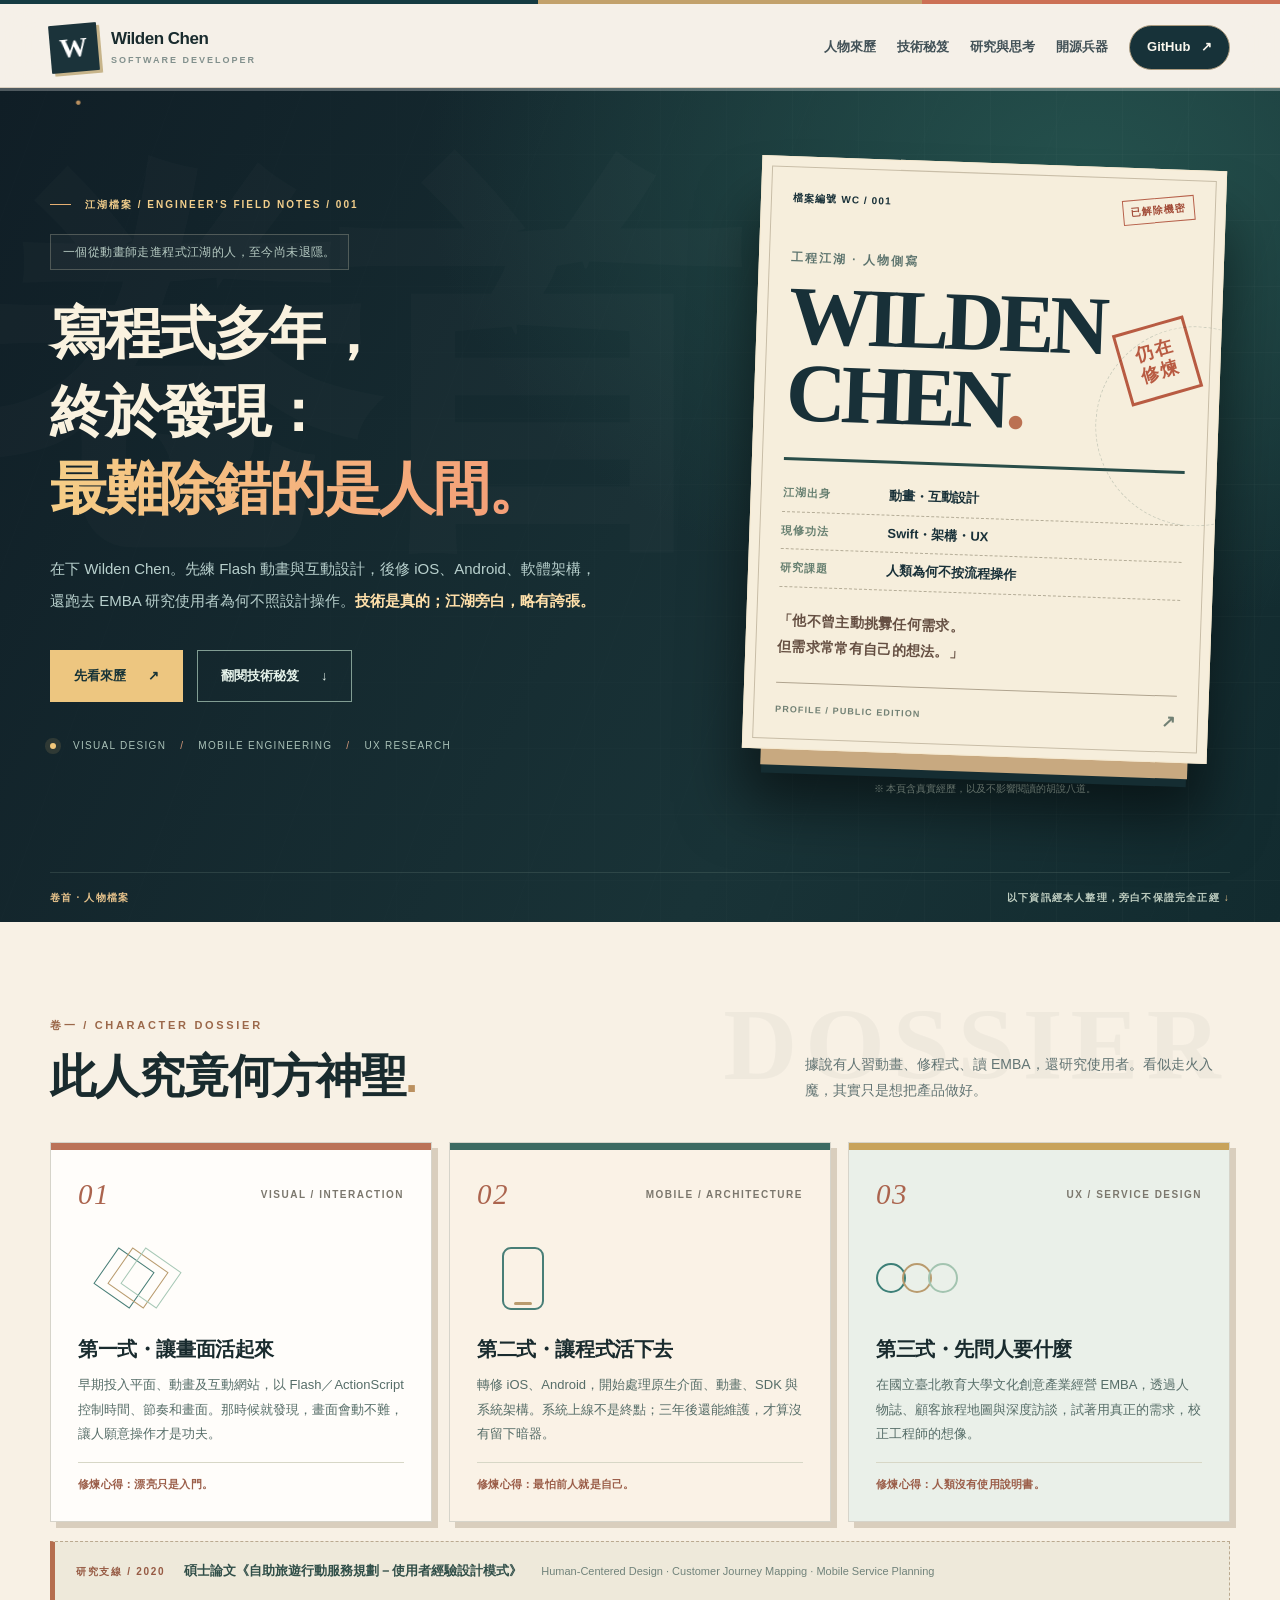
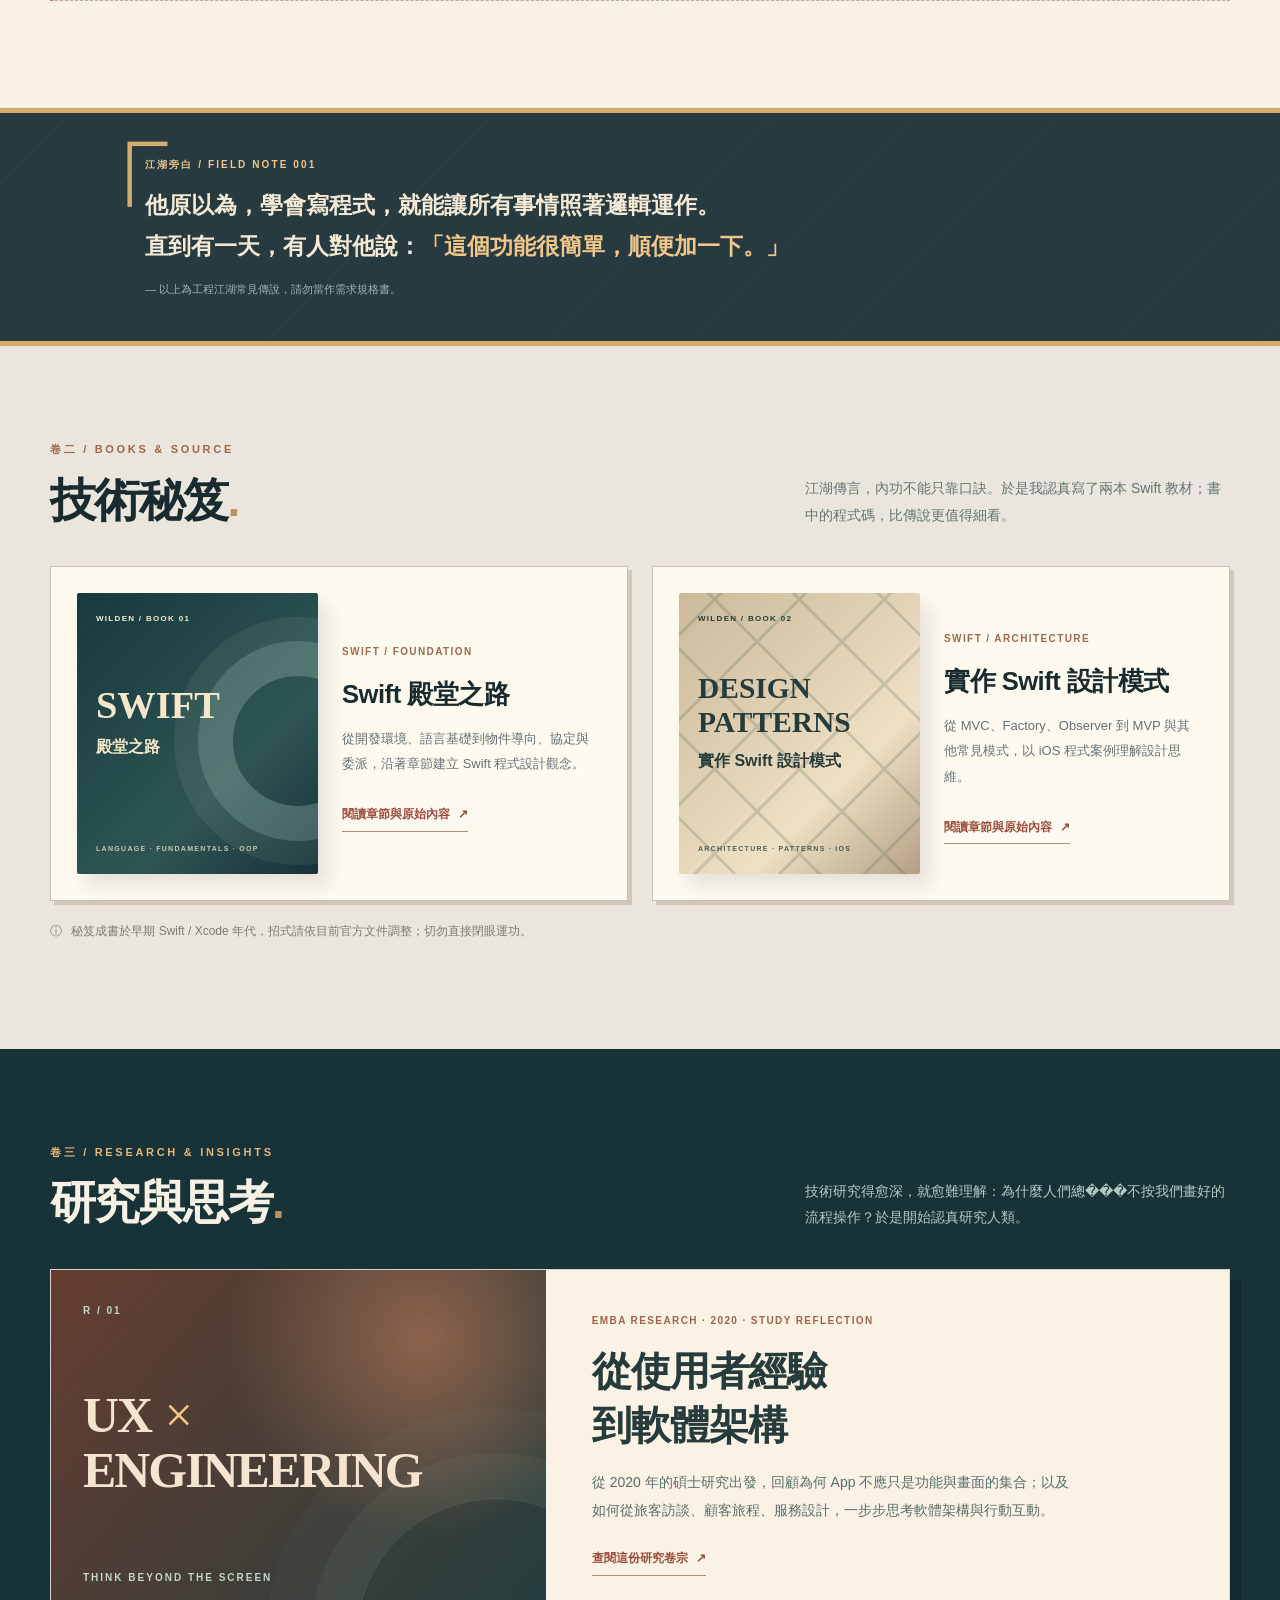
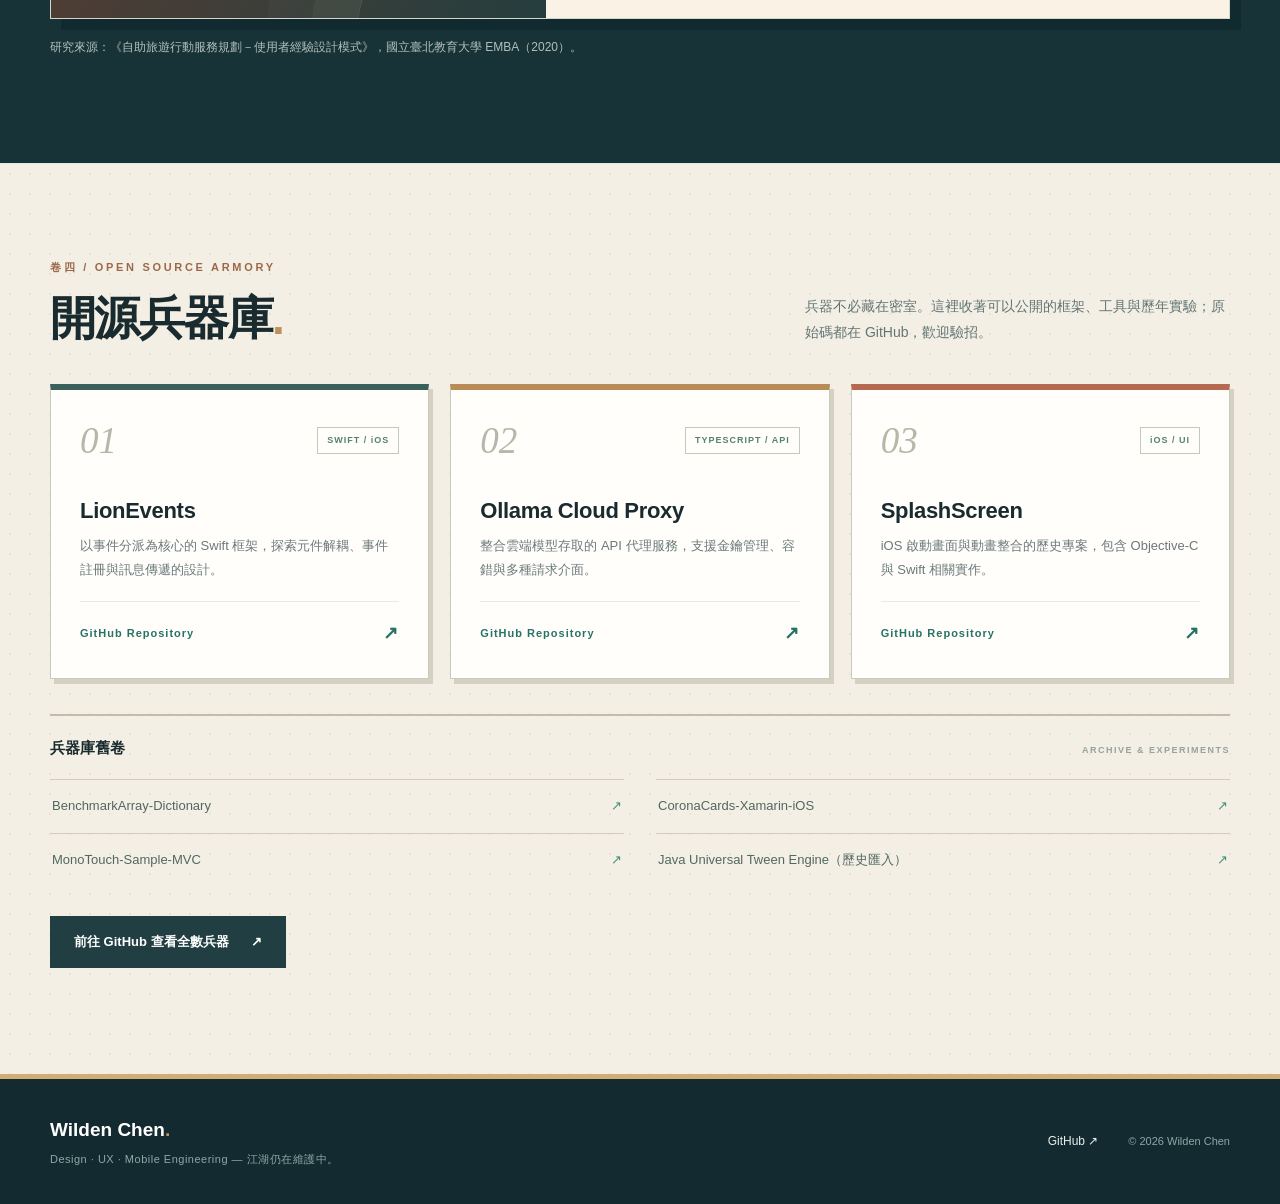
==== commit 0fd699e2: "feat: redesign homepage as playful engineering jianghu dossier" ====
--- a/index.html
+++ b/index.html
@@ -5,18 +5,19 @@
   <meta name="viewport" content="width=device-width, initial-scale=1">
   <meta name="color-scheme" content="light">
   <meta name="theme-color" content="#15262f">
-  <meta name="description" content="Wilden Chen：從平面設計、Flash 動畫與互動網站，走向使用者經驗、服務設計及 iOS／Android 軟體開發。">
+  <meta name="description" content="Wilden Chen 的工程江湖誌：從動畫互動、iOS／Android 開發，到 Swift 技術著作與使用者經驗研究。技術是真的，旁白略有誇張。">
   <meta property="og:type" content="website">
-  <meta property="og:title" content="Wilden Chen｜Software Developer">
-  <meta property="og:description" content="跨越視覺設計、Flash 動畫、使用者經驗與行動開發的專業背景，並分享 Swift 技術著作和開源專案。">
+  <meta property="og:title" content="工程江湖誌｜Wilden Chen">
+  <meta property="og:description" content="寫程式多年，終於發現最難除錯的是人間。Swift 著作、UX 研究與開源作品，正經記錄，偶爾荒謬。">
   <meta property="og:url" content="https://apps-dev.tech/">
   <link rel="canonical" href="https://apps-dev.tech/">
   <link rel="icon" type="image/svg+xml" href="/favicon.svg">
   <link rel="stylesheet" href="/styles.css">
   <link rel="stylesheet" href="/research.css">
-  <title>Wilden Chen｜Design × UX × Mobile Engineering</title>
+  <link rel="stylesheet" href="/home.css">
+  <title>工程江湖誌｜Wilden Chen｜設計 × UX × 行動開發</title>
 </head>
-<body>
+<body class="home-page">
   <a class="skip-link" href="#main">跳至主要內容</a>
   <header class="site-header">
     <div class="container header-inner">
@@ -25,10 +26,10 @@
         <span class="brand-name">Wilden Chen<small>SOFTWARE DEVELOPER</small></span>
       </a>
       <nav class="site-nav" aria-label="主要導覽">
-        <a href="#journey">跨域背景</a>
-        <a href="#books">技術著作</a>
+        <a href="#journey">人物來歷</a>
+        <a href="#books">技術秘笈</a>
         <a href="#research">研究與思考</a>
-        <a href="#projects">開源作品</a>
+        <a href="#projects">開源兵器</a>
         <a href="https://github.com/WildenChen" target="_blank" rel="noopener noreferrer" class="nav-github">GitHub <span aria-hidden="true">↗</span></a>
       </nav>
     </div>
@@ -39,75 +40,89 @@
       <div class="hero-grid" aria-hidden="true"></div>
       <div class="container hero-content">
         <div class="hero-copy">
-          <p class="eyebrow"><span class="eyebrow-line"></span> DESIGN / EXPERIENCE / MOBILE ENGINEERING</p>
-          <h1>從設計出發，<br><em>讓技術貼近人。</em></h1>
-          <p class="hero-intro">我是 Wilden Chen。從平面、Flash 動畫與互動網站設計開始，走向 iOS／Android 行動應用開發。透過 EMBA 的使用者經驗研究，我持續思考如何讓視覺、互動、服務與軟體工程彼此結合。</p>
+          <p class="eyebrow"><span class="eyebrow-line"></span> 江湖檔案 / ENGINEER'S FIELD NOTES / 001</p>
+          <p class="hero-edition">一個從動畫師走進程式江湖的人，至今尚未退隱。</p>
+          <h1>寫程式多年，<br>終於發現：<br><em>最難除錯的是人間。</em></h1>
+          <p class="hero-intro">在下 Wilden Chen。先練 Flash 動畫與互動設計，後修 iOS、Android、軟體架構，還跑去 EMBA 研究使用者為何不照設計操作。<strong>技術是真的；江湖旁白，略有誇張。</strong></p>
           <div class="hero-actions">
-            <a class="button button-primary" href="#books">探索技術著作 <span aria-hidden="true">↗</span></a>
-            <a class="button button-outline" href="#projects">查看開源作品 <span aria-hidden="true">↓</span></a>
-          </div>
-          <div class="hero-tech" aria-label="主要技術">Flash / ActionScript <span>·</span> UX Design <span>·</span> Swift / iOS <span>·</span> Android</div>
-        </div>
-        <div class="hero-art" aria-hidden="true">
-          <div class="art-frame">
-            <div class="art-corner art-corner-tl"></div>
-            <div class="art-corner art-corner-br"></div>
-            <div class="art-rings"></div>
-            <div class="art-code">
-              <span class="art-label">01 / PHILOSOPHY</span>
-              <div class="art-big">BUILD<br><i>with</i><br>INTENT.</div>
-              <span class="art-bottom">THINK · DESIGN · SHIP</span>
-            </div>
-            <span class="art-orbit art-orbit-one"></span>
-            <span class="art-orbit art-orbit-two"></span>
-          </div>
-        </div>
-      </div>
-      <div class="container hero-bottom"><span>FROM INTERACTION TO MOBILE</span><span>SCROLL TO EXPLORE <span aria-hidden="true">↓</span></span></div>
+            <a class="button button-primary" href="#journey">先看來歷 <span aria-hidden="true">↗</span></a>
+            <a class="button button-outline" href="#books">翻閱技術秘笈 <span aria-hidden="true">↓</span></a>
+          </div>
+          <div class="hero-tech" aria-label="主要領域"><span class="tech-dot"></span> VISUAL DESIGN <b>/</b> MOBILE ENGINEERING <b>/</b> UX RESEARCH</div>
+        </div>
+        <div class="hero-art">
+          <div class="dossier" aria-label="工程江湖個人檔案">
+            <div class="dossier-top"><span>檔案編號 WC / 001</span><span>已解除機密</span></div>
+            <div class="dossier-heading"><small>工程江湖 · 人物側寫</small><strong>WILDEN<br>CHEN<span>.</span></strong></div>
+            <div class="dossier-redstamp" aria-hidden="true">仍在<br>修煉</div>
+            <div class="dossier-rule"></div>
+            <dl class="dossier-facts">
+              <div><dt>江湖出身</dt><dd>動畫・互動設計</dd></div>
+              <div><dt>現修功法</dt><dd>Swift・架構・UX</dd></div>
+              <div><dt>研究課題</dt><dd>人類為何不按流程操作</dd></div>
+            </dl>
+            <div class="dossier-quote">「他不曾主動挑釁任何需求。<br>但需求常常有自己的想法。」</div>
+            <div class="dossier-footer"><span>PROFILE / PUBLIC EDITION</span><span>↗</span></div>
+          </div>
+          <div class="dossier-footnote">※ 本頁含真實經歷，以及不影響閱讀的胡說八道。</div>
+        </div>
+      </div>
+      <div class="container hero-bottom"><span>卷首 · 人物檔案</span><span>以下資訊經本人整理，旁白不保證完全正經 <span aria-hidden="true">↓</span></span></div>
     </section>
 
     <section class="section journey-section" id="journey" aria-labelledby="journey-title">
       <div class="container">
         <div class="section-heading">
           <div>
-            <p class="section-kicker">00 / DESIGN × EXPERIENCE × ENGINEERING</p>
-            <h2 id="journey-title">跨越設計與工程<span class="period">.</span></h2>
-          </div>
-          <p class="section-description">畫面的美感、互動的節奏、使用者的需求，以及真正能運作的程式，都是一個產品不可分割的部分。</p>
+            <p class="section-kicker">卷一 / CHARACTER DOSSIER</p>
+            <h2 id="journey-title">此人究竟何方神聖<span class="period">.</span></h2>
+          </div>
+          <p class="section-description">據說有人習動畫、修程式、讀 EMBA，還研究使用者。看似走火入魔，其實只是想把產品做好。</p>
         </div>
         <div class="journey-grid">
           <article class="journey-step">
             <div class="journey-step-top"><span>01</span><span>VISUAL / INTERACTION</span></div>
             <div class="journey-mark journey-mark-visual" aria-hidden="true"><span></span><span></span><span></span></div>
-            <h3>從畫面到互動</h3>
-            <p>早期投入平面與網頁設計，使用 Flash／ActionScript 製作動畫及互動網站。從視覺敘事、動畫節奏到操作回饋，培養了對互動體驗的敏感度。</p>
+            <h3>第一式・讓畫面活起來</h3>
+            <p>早期投入平面、動畫及互動網站，以 Flash／ActionScript 控制時間、節奏和畫面。那時候就發現，畫面會動不難，讓人願意操作才是功夫。</p><span class="journey-verdict">修煉心得：漂亮只是入門。</span>
           </article>
           <article class="journey-step">
             <div class="journey-step-top"><span>02</span><span>MOBILE / ARCHITECTURE</span></div>
             <div class="journey-mark journey-mark-mobile" aria-hidden="true"><span></span><span></span></div>
-            <h3>從互動到應用</h3>
-            <p>將設計與互動經驗延伸至 iOS、Android 行動應用開發，關注原生介面、動畫效果、程式架構與可持續維護的軟體設計。</p>
+            <h3>第二式・讓程式活下去</h3>
+            <p>轉修 iOS、Android，開始處理原生介面、動畫、SDK 與系統架構。系統上線不是終點；三年後還能維護，才算沒有留下暗器。</p><span class="journey-verdict">修煉心得：最怕前人就是自己。</span>
           </article>
           <article class="journey-step">
             <div class="journey-step-top"><span>03</span><span>UX / SERVICE DESIGN</span></div>
             <div class="journey-mark journey-mark-ux" aria-hidden="true"><span></span><span></span><span></span></div>
-            <h3>從功能到使用者</h3>
-            <p>在國立臺北教育大學文化創意產業經營 EMBA，透過人物誌、顧客旅程地圖、競品分析與深度訪談，研究如何以使用者需求規劃行動服務。</p>
+            <h3>第三式・先問人要什麼</h3>
+            <p>在國立臺北教育大學文化創意產業經營 EMBA，透過人物誌、顧客旅程地圖與深度訪談，試著用真正的需求，校正工程師的想像。</p><span class="journey-verdict">修煉心得：人類沒有使用說明書。</span>
           </article>
         </div>
         <div class="journey-research">
-          <span class="journey-research-label">RESEARCH / 2020</span>
+          <span class="journey-research-label">研究支線 / 2020</span>
           <p>碩士論文《自助旅遊行動服務規劃－使用者經驗設計模式》</p>
           <span>Human-Centered Design · Customer Journey Mapping · Mobile Service Planning</span>
         </div>
       </div>
     </section>
 
+    <aside class="narrator-interlude" aria-label="工程江湖旁白">
+      <div class="container interlude-inner">
+        <div class="narrator-symbol" aria-hidden="true">「</div>
+        <div>
+          <span class="narrator-label">江湖旁白 / FIELD NOTE 001</span>
+          <p>他原以為，學會寫程式，就能讓所有事情照著邏輯運作。<br>直到有一天，有人對他說：<strong>「這個功能很簡單，順便加一下。」</strong></p>
+          <span class="narrator-foot">— 以上為工程江湖常見傳說，請勿當作需求規格書。</span>
+        </div>
+      </div>
+    </aside>
+
     <section class="section books-section" id="books" aria-labelledby="books-title">
       <div class="container">
         <div class="section-heading">
-          <div><p class="section-kicker">01 / PUBLICATIONS</p><h2 id="books-title">技術著作<span class="period">.</span></h2></div>
-          <p class="section-description">把開發中的概念、方法與實作整理成可閱讀、可參考的技術內容。部分章節記錄的是當時的 Swift 開發環境。</p>
+          <div><p class="section-kicker">卷二 / BOOKS &amp; SOURCE</p><h2 id="books-title">技術秘笈<span class="period">.</span></h2></div>
+          <p class="section-description">江湖傳言，內功不能只靠口訣。於是我認真寫了兩本 Swift 教材；書中的程式碼，比傳說更值得細看。</p>
         </div>
         <div class="book-grid">
           <article class="book-card">
@@ -141,15 +156,15 @@
             </div>
           </article>
         </div>
-        <p class="book-note"><span aria-hidden="true">ⓘ</span> 著作包含早期 Swift / Xcode 版本的歷史內容；實際開發請以目前官方文件為準。</p>
+        <p class="book-note"><span aria-hidden="true">ⓘ</span> 秘笈成書於早期 Swift / Xcode 年代，招式請依目前官方文件調整；切勿直接閉眼運功。</p>
       </div>
     </section>
 
     <section class="section research-section" id="research" aria-labelledby="research-title">
       <div class="container">
         <div class="section-heading">
-          <div><p class="section-kicker">02 / RESEARCH &amp; INSIGHTS</p><h2 id="research-title">研究與思考<span class="period">.</span></h2></div>
-          <p class="section-description">從使用者經驗、服務設計到軟體工程。記錄不只關於技術，也關於如何讓技術真正有用的研究與思考。</p>
+          <div><p class="section-kicker">卷三 / RESEARCH &amp; INSIGHTS</p><h2 id="research-title">研究與思考<span class="period">.</span></h2></div>
+          <p class="section-description">技術研究得愈深，就愈難理解：為什麼人們總���不按我們畫好的流程操作？於是開始認真研究人類。</p>
         </div>
         <article class="research-feature">
           <div class="research-feature-art" aria-hidden="true">
@@ -161,7 +176,7 @@
             <div class="research-feature-tag">EMBA RESEARCH · 2020 · STUDY REFLECTION</div>
             <h3>從使用者經驗<br>到軟體架構</h3>
             <p>從 2020 年的碩士研究出發，回顧為何 App 不應只是功能與畫面的集合；以及如何從旅客訪談、顧客旅程、服務設計，一步步思考軟體架構與行動互動。</p>
-            <a class="text-link" href="/research/">閱讀研究與心得 <span aria-hidden="true">↗</span></a>
+            <a class="text-link" href="/research/">查閱這份研究卷宗 <span aria-hidden="true">↗</span></a>
           </div>
         </article>
         <p class="research-feature-footnote">研究來源：《自助旅遊行動服務規劃－使用者經驗設計模式》，國立臺北教育大學 EMBA（2020）。</p>
@@ -171,8 +186,8 @@
     <section class="section projects-section" id="projects" aria-labelledby="projects-title">
       <div class="container">
         <div class="section-heading">
-          <div><p class="section-kicker">03 / OPEN SOURCE</p><h2 id="projects-title">開源作品<span class="period">.</span></h2></div>
-          <p class="section-description">從 iOS 框架到開發工具。以下是我公開的代表作品與過往技術實驗，皆連結至 GitHub 原始碼。</p>
+          <div><p class="section-kicker">卷四 / OPEN SOURCE ARMORY</p><h2 id="projects-title">開源兵器庫<span class="period">.</span></h2></div>
+          <p class="section-description">兵器不必藏在密室。這裡收著可以公開的框架、工具與歷年實驗；原始碼都在 GitHub，歡迎驗招。</p>
         </div>
         <div class="project-grid">
           <article class="project-card">
@@ -192,7 +207,7 @@
           </article>
         </div>
         <div class="more-projects">
-          <div class="more-projects-heading"><h3>其他公開專案</h3><span>ARCHIVE &amp; EXPERIMENTS</span></div>
+          <div class="more-projects-heading"><h3>兵器庫舊卷</h3><span>ARCHIVE &amp; EXPERIMENTS</span></div>
           <div class="more-links">
             <a href="https://github.com/WildenChen/BenchmarkArray-Dictionary" target="_blank" rel="noopener noreferrer">BenchmarkArray-Dictionary <span aria-hidden="true">↗</span></a>
             <a href="https://github.com/WildenChen/CoronaCards-Xamarin-iOS" target="_blank" rel="noopener noreferrer">CoronaCards-Xamarin-iOS <span aria-hidden="true">↗</span></a>
@@ -201,14 +216,14 @@
           </div>
         </div>
         <div class="all-projects">
-          <a class="button button-dark" href="https://github.com/WildenChen?tab=repositories" target="_blank" rel="noopener noreferrer">查看所有公開 GitHub 專案 <span aria-hidden="true">↗</span></a>
+          <a class="button button-dark" href="https://github.com/WildenChen?tab=repositories" target="_blank" rel="noopener noreferrer">前往 GitHub 查看全數兵器 <span aria-hidden="true">↗</span></a>
         </div>
       </div>
     </section>
   </main>
   <footer class="footer">
     <div class="container footer-inner">
-      <div><strong>Wilden Chen<span class="period">.</span></strong><p>Design · UX · Mobile Engineering</p></div>
+      <div><strong>Wilden Chen<span class="period">.</span></strong><p>Design · UX · Mobile Engineering — 江湖仍在維護中。</p></div>
       <div class="footer-right"><a href="https://github.com/WildenChen" target="_blank" rel="noopener noreferrer">GitHub ↗</a><span>© 2026 Wilden Chen</span></div>
     </div>
   </footer>
--- a/home.css
+++ b/home.css
@@ -0,0 +1,182 @@
+/* Engineering Jianghu: a straight-faced, slightly absurd homepage.
+   This stylesheet intentionally applies ONLY to the homepage. */
+:root{--story-ink:#17232b;--story-cream:#f6f0e6;--story-yellow:#e1b96c;--story-orange:#ed7956;--story-green:#2d5c56}
+body.home-page{background:var(--story-cream);color:#192b2e}
+.home-page .site-header{position:sticky;top:0;z-index:30;background:#f5f0e8ed;backdrop-filter:blur(18px);border-bottom:1px solid #dacfbf;box-shadow:0 3px 0 #fff4}
+.home-page .site-header::before{content:"";display:block;height:4px;background:linear-gradient(90deg,#153b42 0 42%,#c2a16b 42% 72%,#cc7055 72% 100%)}
+.home-page .brand-symbol{background:#1b333a;border-radius:1px;transform:rotate(-5deg);box-shadow:3px 3px 0 #c7b48a}
+.home-page .brand-name{font-size:17px;letter-spacing:-.5px}
+.home-page .site-nav{gap:21px;font-weight:750}
+.home-page .site-nav a:not(.nav-github){position:relative}
+.home-page .site-nav a:not(.nav-github)::after{content:"";position:absolute;bottom:-7px;left:0;width:0;height:2px;background:#ba694d;transition:width .2s ease}
+.home-page .site-nav a:not(.nav-github):hover::after{width:100%}
+.home-page .nav-github{border-color:#ad9c80;background:#173239;color:#f9f6ed}
+.home-page .nav-github:hover{color:white;background:#345c57}
+.home-page .hero{background:#13242a;background-image:radial-gradient(ellipse at 85% 10%,#24504c 0,transparent 43%),linear-gradient(117deg,#101e26 0%,#193337 65%,#122b2f 100%);color:#faf2df;isolation:isolate}
+.home-page .hero::before{content:"卷首";position:absolute;z-index:0;left:-.08em;top:-.18em;font-size:min(32vw,490px);font-weight:950;letter-spacing:-.11em;color:#ffffff04;white-space:nowrap;pointer-events:none}
+.home-page .hero::after{content:"";position:absolute;z-index:0;inset:0;opacity:.22;pointer-events:none;background:repeating-linear-gradient(110deg,transparent 0 45px,#ffffff06 45px 46px,transparent 46px 120px)}
+.home-page .hero-grid{background-size:66px 66px;opacity:.24;mask-image:linear-gradient(90deg,transparent 0,#000 100%)}
+.home-page .hero-content{min-height:710px;grid-template-columns:1.13fr .87fr;gap:4.5%;padding-block:65px 74px;align-items:center}
+.home-page .hero-copy{z-index:4;padding-block:25px}
+.home-page .eyebrow{color:#f3cf8c;font-size:10px;letter-spacing:2px}
+.home-page .eyebrow-line{width:21px;background:#e5af72}
+.home-page .hero-edition{display:inline-block;border:1px solid #f4eed03c;color:#b6cac2;background:#ffffff08;font-size:12px;letter-spacing:.4px;margin:21px 0 0;padding:7px 12px}
+.home-page .hero h1{font-size:clamp(37px,4.42vw,70px);line-height:1.37;font-weight:850;letter-spacing:-2.3px;white-space:normal;margin:25px 0 25px}
+.home-page .hero h1 em{display:inline;background:linear-gradient(95deg,#f5ce87,#f49b76);background-clip:text;-webkit-background-clip:text;color:transparent;font-style:normal}
+.home-page .hero-intro{max-width:560px;font-size:15px;line-height:2.15;color:#b8d0cd;margin:0}
+.home-page .hero-intro strong{color:#ffe0aa;font-weight:750}
+.home-page .hero-actions{margin-top:33px}
+.home-page .hero .button{font-size:13px;font-weight:800}
+.home-page .hero .button-primary{background:#edc680;color:#183437}
+.home-page .hero .button-primary:hover{background:#ffe4ac}
+.home-page .hero .button-outline{border-color:#819d93;color:#e5f2ea}
+.home-page .hero-tech{display:flex;align-items:center;flex-wrap:wrap;gap:6px;font-size:10px;letter-spacing:1.3px;color:#aac2b8;margin-top:35px;line-height:1.8}
+.home-page .hero-tech .tech-dot{width:6px;height:6px;display:inline-block;border-radius:50%;background:#f2c77b;box-shadow:0 0 0 5px #f2c77b20;margin-right:11px;padding:0}
+.home-page .hero-tech b{font-weight:400;color:#d59a7b;margin-inline:8px}
+.home-page .hero-art{min-width:0;height:auto;min-height:0;display:flex;flex-direction:column;align-items:center;justify-content:center;padding-top:10px}
+.dossier{position:relative;width:min(100%,465px);background:#f6eedc;color:#183038;box-shadow:0 35px 0 -19px #c8a980,0 44px 0 -20px #152d32,0 54px 60px #0008;transform:rotate(2deg);padding:28px 31px 24px;border:1px solid #f5e9d0;transition:transform .3s ease;overflow:hidden}
+.dossier:hover{transform:rotate(0)}
+.dossier::before{content:"";position:absolute;left:9px;top:9px;right:9px;bottom:9px;border:1px solid #c8bda7;pointer-events:none}
+.dossier::after{content:"";position:absolute;right:-78px;top:155px;border:1px dashed #8a9a8d5f;width:200px;height:200px;border-radius:50%;pointer-events:none}
+.dossier-top,.dossier-footer{display:flex;align-items:center;justify-content:space-between;gap:8px;position:relative;z-index:2;font-size:10px;letter-spacing:1.1px;font-weight:800}
+.dossier-top span:last-child{color:#a34d39;border:1px solid #b7614b;padding:3px 7px;transform:rotate(-7deg)}
+.dossier-heading{padding:37px 0 23px;position:relative;z-index:2}
+.dossier-heading small{display:block;font-size:12px;font-weight:800;letter-spacing:2px;color:#5d746e;margin-bottom:10px}
+.dossier-heading strong{display:block;font-family:Georgia,"Times New Roman",serif;font-size:clamp(51px,6.7vw,83px);line-height:.92;font-weight:900;letter-spacing:-5px}
+.dossier-heading strong span{color:#bb7152}
+.dossier-redstamp{position:absolute;right:25px;top:154px;width:74px;height:74px;border:3px solid #bf614c;display:grid;place-content:center;text-align:center;line-height:1.25;font-size:18px;letter-spacing:2px;font-weight:900;color:#bf614c;transform:rotate(-18deg);z-index:3;mix-blend-mode:multiply}
+.dossier-rule{height:3px;background:#294d49;width:100%;margin:4px 0 14px;position:relative;z-index:2}
+.dossier-facts{margin:0;position:relative;z-index:2}
+.dossier-facts div{display:grid;grid-template-columns:94px 1fr;gap:12px;padding:9px 0;border-bottom:1px dashed #b5ad98;align-items:baseline}
+.dossier-facts dt{font-size:11px;font-weight:800;letter-spacing:1px;color:#667f70}
+.dossier-facts dd{margin:0;font-size:13px;font-weight:800;line-height:1.4}
+.dossier-quote{margin-top:21px;font-size:14px;font-weight:800;line-height:1.85;letter-spacing:.3px;font-family:Georgia,"Noto Serif TC","Songti TC",serif;color:#654f42;position:relative;z-index:2}
+.dossier-footer{border-top:1px solid #b0a48f;margin-top:22px;padding-top:12px;color:#718074;font-size:9px}
+.dossier-footer span:last-child{font-size:17px}
+.dossier-footnote{font-size:10px;line-height:1.8;color:#a7bcb0;text-align:center;margin-top:24px;max-width:440px}
+.home-page .hero-bottom{color:#c0cfc2;border-top-color:#657b734b;font-weight:800;letter-spacing:1.2px}
+.home-page .hero-bottom span:first-child{color:#e6c28b}
+.home-page .journey-section{background:#f8f1e5;position:relative}
+.home-page .journey-section::before{content:"DOSSIER";position:absolute;right:4%;top:36px;font-family:Georgia,serif;font-weight:900;letter-spacing:8px;font-size:clamp(35px,8vw,106px);opacity:.035;pointer-events:none}
+.home-page .section-kicker{color:#9b684a;font-size:11px}
+.home-page .section-heading h2{font-size:clamp(32px,3.6vw,49px);font-weight:850;letter-spacing:-1.6px}
+.home-page .section-description{font-size:14px;color:#637574}
+.home-page .journey-grid{gap:17px}
+.home-page .journey-step{background:#fffdfa;border:1px solid #d6d4ca;box-shadow:6px 6px 0 #d9cebd;position:relative;min-height:380px;overflow:hidden;transition:transform .2s,box-shadow .2s}
+.home-page .journey-step:nth-child(2){background:#faf2e6}
+.home-page .journey-step:nth-child(3){background:#eaf0e9}
+.home-page .journey-step:hover{box-shadow:10px 12px 0 #d9cebd;transform:translateY(-4px)}
+.home-page .journey-step::before{content:"";height:7px;background:#bb7257;position:absolute;top:0;left:0;right:0}
+.home-page .journey-step:nth-child(2)::before{background:#3c6a62}
+.home-page .journey-step:nth-child(3)::before{background:#c8a35b}
+.home-page .journey-step h3{font-size:20px;letter-spacing:-.4px}
+.home-page .journey-step-top{color:#7b776d}
+.home-page .journey-step-top span:first-child{font-size:29px;color:#ab644e}
+.home-page .journey-step p{font-size:13px;color:#566d68}
+.home-page .journey-verdict{display:block;font-size:11px;color:#9b5e49;border-top:1px solid #d7d7c6;padding-top:12px;font-weight:800;margin-top:auto;letter-spacing:.25px}
+.home-page .journey-mark{margin-bottom:19px}
+.home-page .journey-research{background:#eee9da;border:1px dashed #baa98f;border-left:5px solid #b56e4f}
+.home-page .journey-research-label{color:#965a43}
+.narrator-interlude{background:#263a40;color:#f4e9d5;padding:43px 0;border-top:5px solid #d6aa69;border-bottom:5px solid #d6aa69;position:relative}
+.narrator-interlude::before{content:"";pointer-events:none;position:absolute;inset:0;background:repeating-linear-gradient(135deg,transparent 0 50px,#ffffff05 50px 51px,transparent 51px 100px)}
+.interlude-inner{display:grid;grid-template-columns:72px minmax(0,1fr);gap:23px;align-items:center;position:relative}
+.narrator-symbol{font-family:Georgia,"Times New Roman",serif;font-size:130px;line-height:1;color:#d7ac6c;margin-top:-48px}
+.narrator-label{display:block;color:#ebc78e;font-size:10px;font-weight:850;letter-spacing:2.1px}
+.narrator-interlude p{font-family:"Noto Serif TC","Songti TC","PingFang TC",serif;font-size:clamp(17px,2vw,23px);font-weight:650;line-height:1.8;margin:12px 0}
+.narrator-interlude strong{color:#f0c68a}
+.narrator-foot{display:block;color:#9cb3b2;font-size:11px}
+.home-page .books-section{background:#eae6dd}
+.home-page .book-card{background:#fffaf0;border:1px solid #c9c0b0;box-shadow:4px 4px 0 #d2c8ba}
+.home-page .book-card:hover{border-color:#8b7b64;box-shadow:8px 9px 0 #d2c8ba}
+.home-page .book-category{color:#9c6a4d}
+.home-page .text-link{color:#9a4d3d;border-color:#ba8d6d}
+.home-page .text-link:hover{color:#6e382d}
+.home-page .cover-swift{background:linear-gradient(135deg,#17393e,#2f5553 65%,#183139)}
+.home-page .cover-patterns{background:linear-gradient(135deg,#cbb99b,#eee0c3 67%,#b4a084)}
+.home-page .book-note{color:#807a70}
+.home-page .research-section{background:#183338;position:relative;color:#f6f0e5}
+.home-page .research-section .section-kicker{color:#e3b779}
+.home-page .research-section .section-heading h2{color:#f6f0e5}
+.home-page .research-section .section-description{color:#b5c7c1}
+.home-page .research-feature{border:1px solid #8ba3975a;background:#faf2e5;box-shadow:11px 11px 0 #071d2260}
+.home-page .research-feature-art{background:radial-gradient(circle at 75% 20%,#8c634b 0,transparent 42%),linear-gradient(130deg,#663d30,#243e3e);color:#f4e4d0}
+.home-page .research-feature-type i{color:#f8c687}
+.home-page .research-feature-tag{color:#a36348}
+.home-page .research-feature h3{color:#263b3b}
+.home-page .research-feature-footnote{color:#b3bfb8}
+.home-page .research-feature-body p{color:#596e6c}
+.home-page .projects-section{background:#f3efe5;background-image:radial-gradient(#243b3610 1px,transparent 1px);background-size:20px 20px}
+.home-page .project-grid{gap:21px}
+.home-page .project-card{border:1px solid #c8cabf;border-top:6px solid #3a625a;box-shadow:4px 5px 0 #d6d0c2;background:#fffefa;position:relative}
+.home-page .project-card:nth-child(2){border-top-color:#b98b56}
+.home-page .project-card:nth-child(3){border-top-color:#b56950}
+.home-page .project-card:hover{border-color:#3a625a;box-shadow:8px 10px 0 #d6d0c2}
+.home-page .project-num{font-size:37px;color:#b5b7a8}
+.home-page .project-tag{border-color:#c1cbbd}
+.home-page .more-projects{border-top:2px solid #c4bca9}
+.home-page .more-links a{border-color:#d4cbbc}
+.home-page .button-dark{background:#213e42}
+.home-page .button-dark:hover{background:#345d56}
+.home-page .footer{border-top:5px solid #d2ae77;background:#142a31}
+@keyframes introFade{from{opacity:0;transform:translateY(16px)}to{opacity:1;transform:translateY(0)}}
+@media(prefers-reduced-motion:no-preference){.home-page .hero-copy{animation:introFade .5s ease-out both}.home-page .hero-art{animation:introFade .7s .12s ease-out both}}
+@media(max-width:1050px){
+ .home-page .site-nav{gap:13px;font-size:12px}
+ .home-page .hero-content{grid-template-columns:1.06fr .94fr;gap:3%;min-height:620px}
+ .home-page .hero h1{font-size:clamp(34px,4.15vw,58px)}
+ .dossier{padding:24px}
+ .dossier-heading strong{font-size:clamp(42px,6.3vw,72px);letter-spacing:-3px}
+ .dossier-redstamp{top:140px;right:19px;width:66px;height:66px;font-size:16px}
+ .home-page .journey-step{min-height:410px}
+}
+@media(max-width:820px){
+ .home-page .hero-content{grid-template-columns:1fr;gap:23px;padding-block:53px 68px}
+ .home-page .hero-art{display:flex;align-items:flex-start}
+ .dossier{max-width:475px;margin:5px auto 0;transform:rotate(0)}
+ .home-page .hero h1{font-size:clamp(43px,6.8vw,65px)}
+ .home-page .hero-intro{max-width:620px}
+ .home-page .journey-step{min-height:0}
+ .home-page .site-header{position:relative}
+}
+@media(max-width:760px){
+ .home-page .site-nav{width:100%;display:flex;gap:19px;justify-content:flex-start;overflow-x:auto;flex-wrap:nowrap;white-space:nowrap;scrollbar-width:none;padding-bottom:4px}
+ .home-page .site-nav::-webkit-scrollbar{display:none}
+ .home-page .hero-content{padding-block:42px 66px}
+ .home-page .hero-edition{font-size:11px;line-height:1.55}
+ .home-page .hero h1{font-size:clamp(38px,7.5vw,58px);line-height:1.34}
+ .home-page .hero-intro{font-size:14px}
+ .home-page .dossier{width:min(100%,440px);padding:26px}
+ .home-page .dossier-heading strong{font-size:64px}
+ .home-page .hero-bottom span:last-child{max-width:50%;text-align:right}
+ .home-page .journey-grid{gap:20px}
+ .home-page .journey-step{min-height:0}
+ .home-page .journey-verdict{margin-top:25px}
+ .interlude-inner{grid-template-columns:34px 1fr;gap:14px}
+ .narrator-symbol{font-size:70px;margin-top:-18px}
+ .narrator-interlude p br{display:none}
+}
+@media(max-width:470px){
+ .home-page .site-nav{gap:18px;font-size:11px}
+ .home-page .hero h1{font-size:clamp(34px,8.7vw,44px);letter-spacing:-1.6px}
+ .home-page .hero-edition{padding:6px 9px}
+ .home-page .hero-actions{align-items:stretch}
+ .home-page .hero-tech{font-size:9px;letter-spacing:.7px}
+ .home-page .hero-tech b{margin-inline:3px}
+ .home-page .dossier{padding:21px}
+ .home-page .dossier-heading{padding:27px 0 19px}
+ .home-page .dossier-heading strong{font-size:clamp(48px,14vw,62px)}
+ .dossier-redstamp{top:132px;right:13px;width:54px;height:54px;font-size:12px;letter-spacing:1px;border-width:2px}
+ .dossier-facts div{grid-template-columns:79px 1fr;gap:6px}
+ .dossier-facts dt{font-size:10px}
+ .dossier-facts dd{font-size:11px}
+ .dossier-quote{font-size:12px}
+ .home-page .hero-bottom{font-size:9px}
+ .home-page .research-feature-art{min-height:220px}
+ .interlude-inner{display:block}
+ .narrator-symbol{height:35px;line-height:1;margin-top:-35px}
+ .narrator-interlude p{font-size:18px}
+}
+
+/* Keep editorial content above the decorative hero overlays. */
+.home-page .hero-content,
+.home-page .hero-bottom{position:relative;z-index:2}
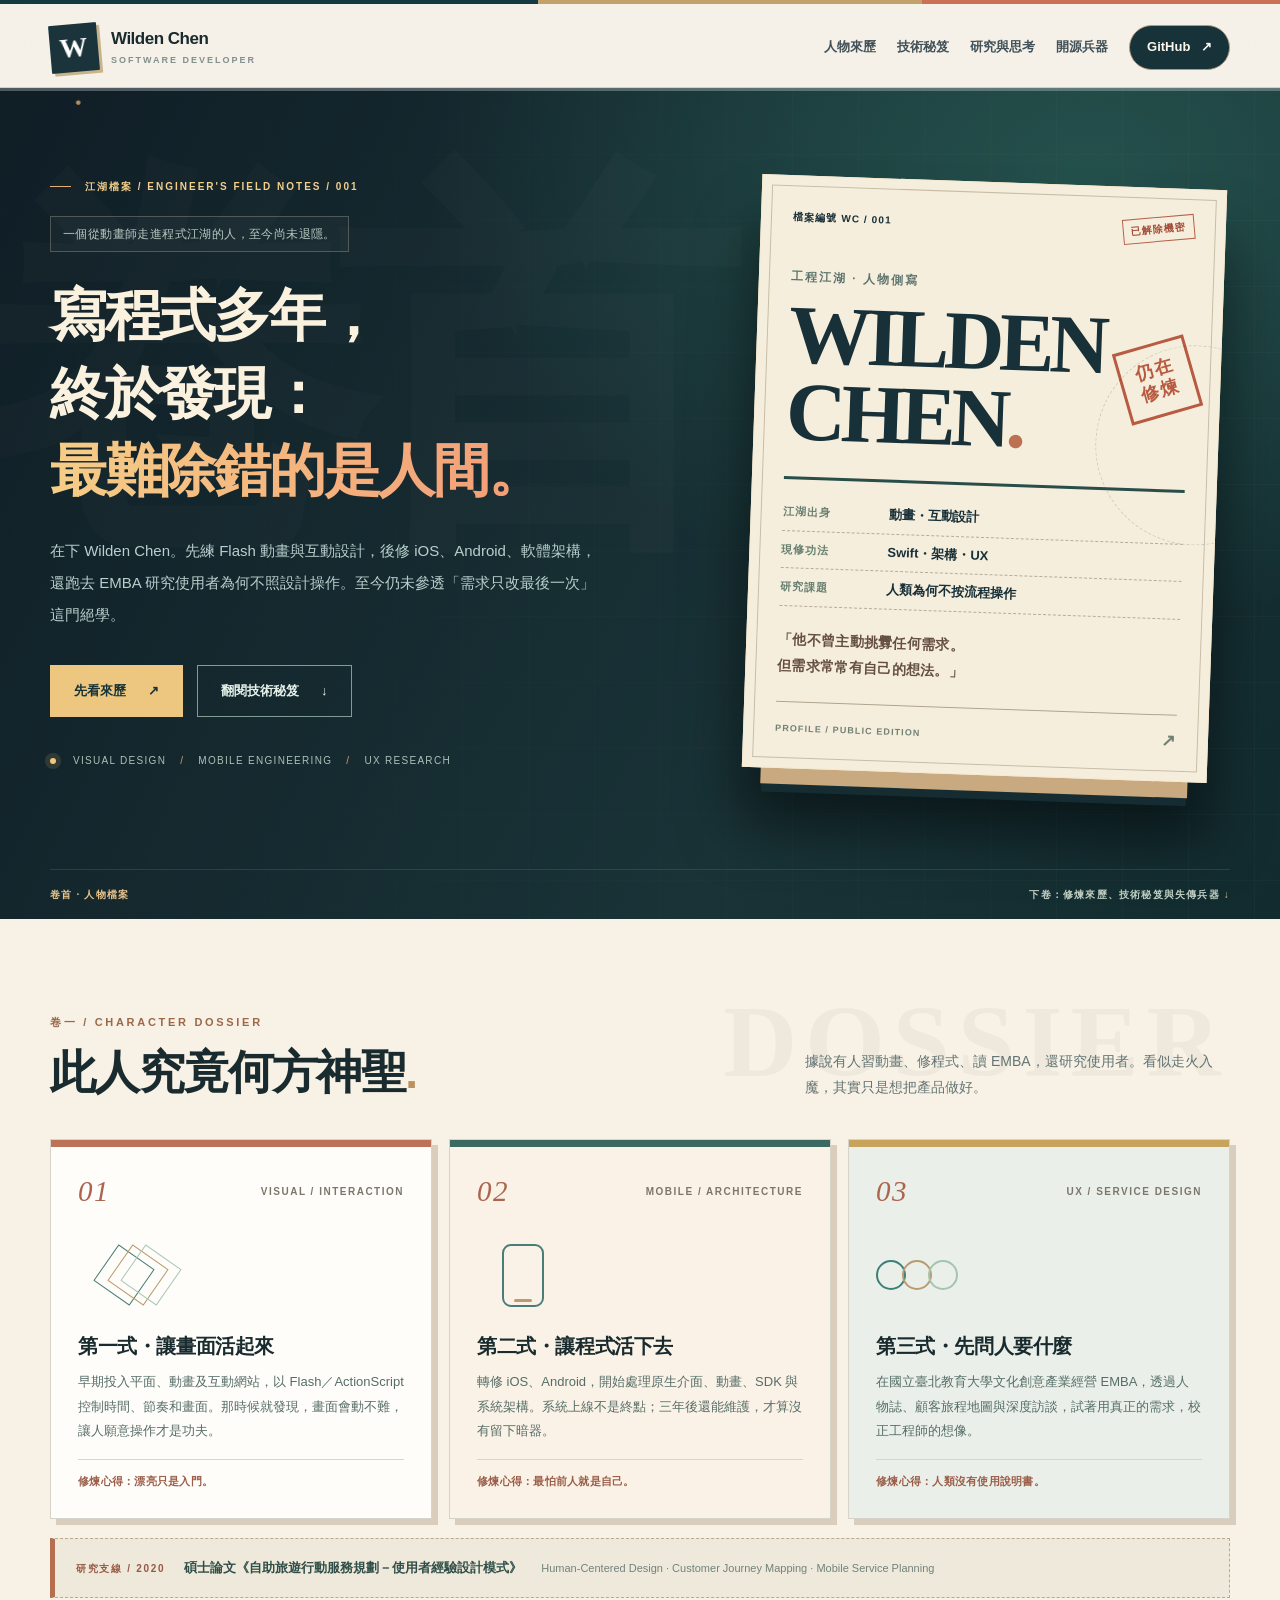
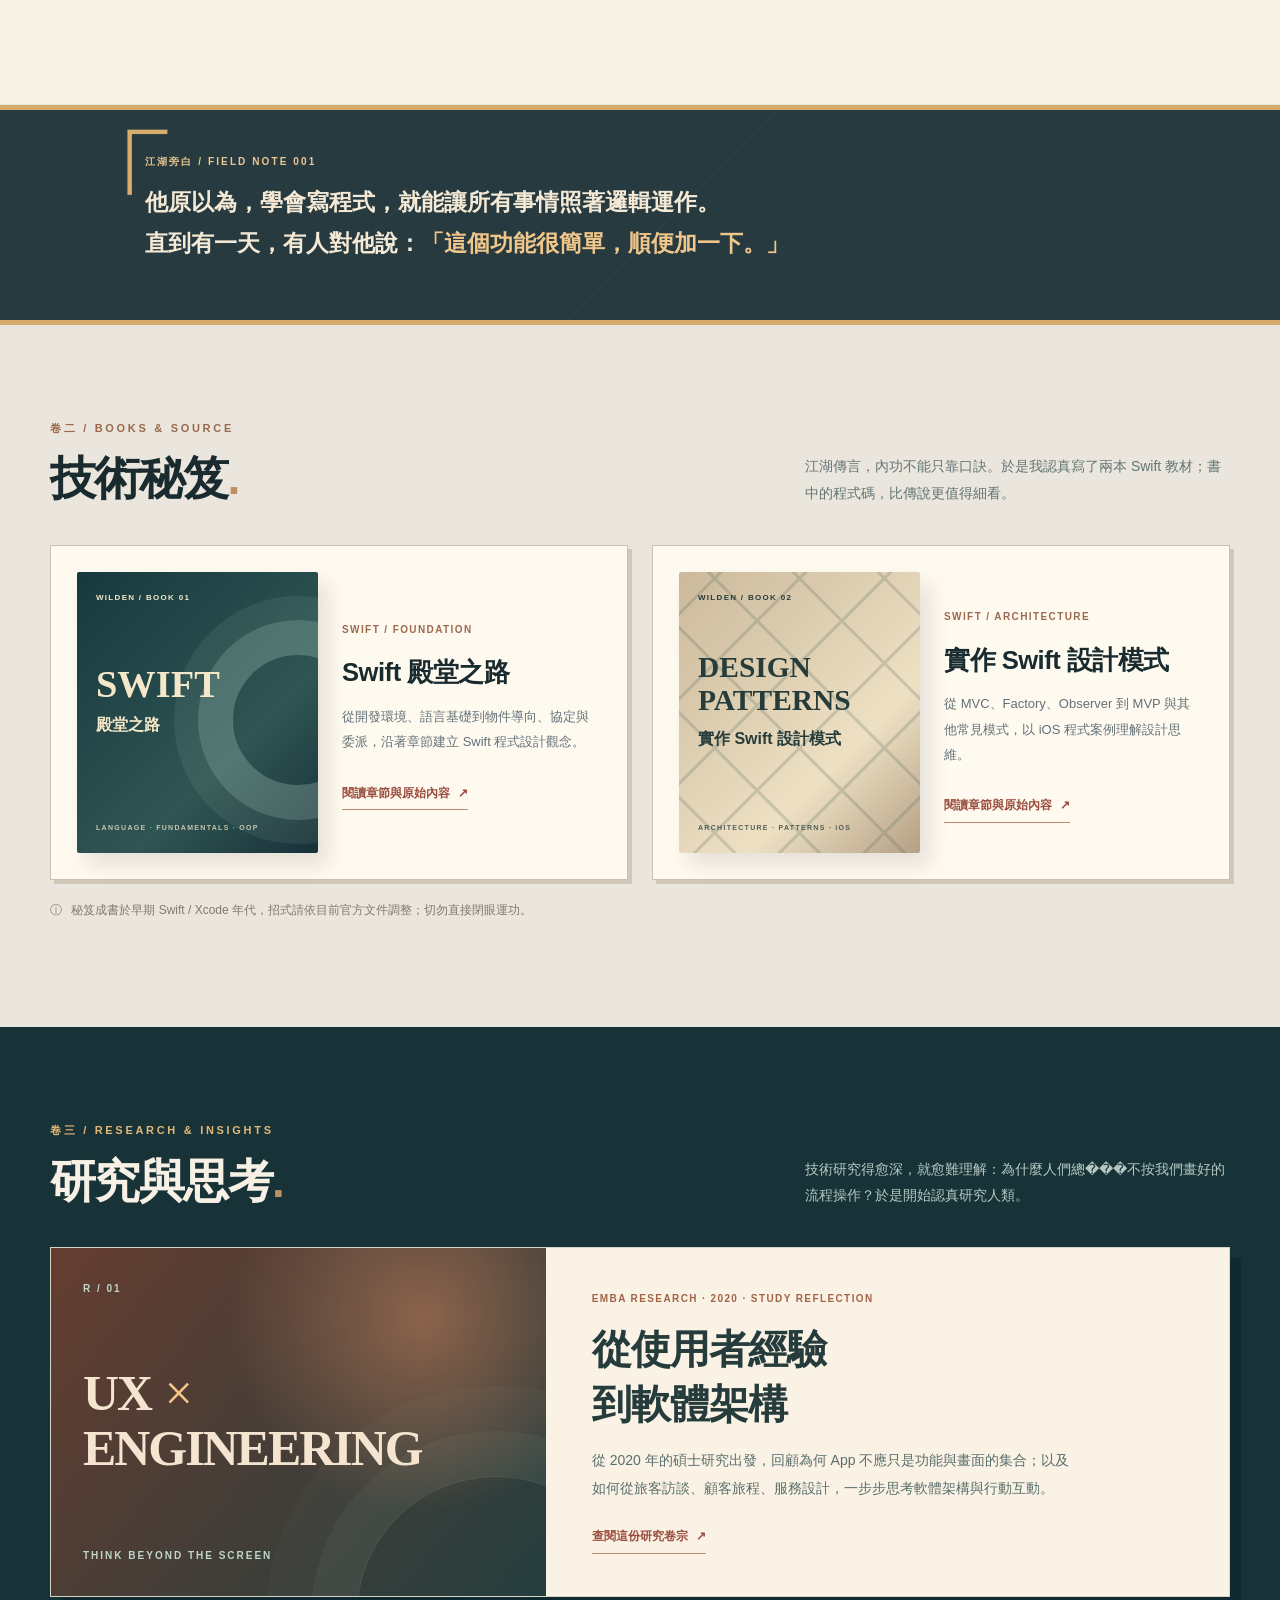
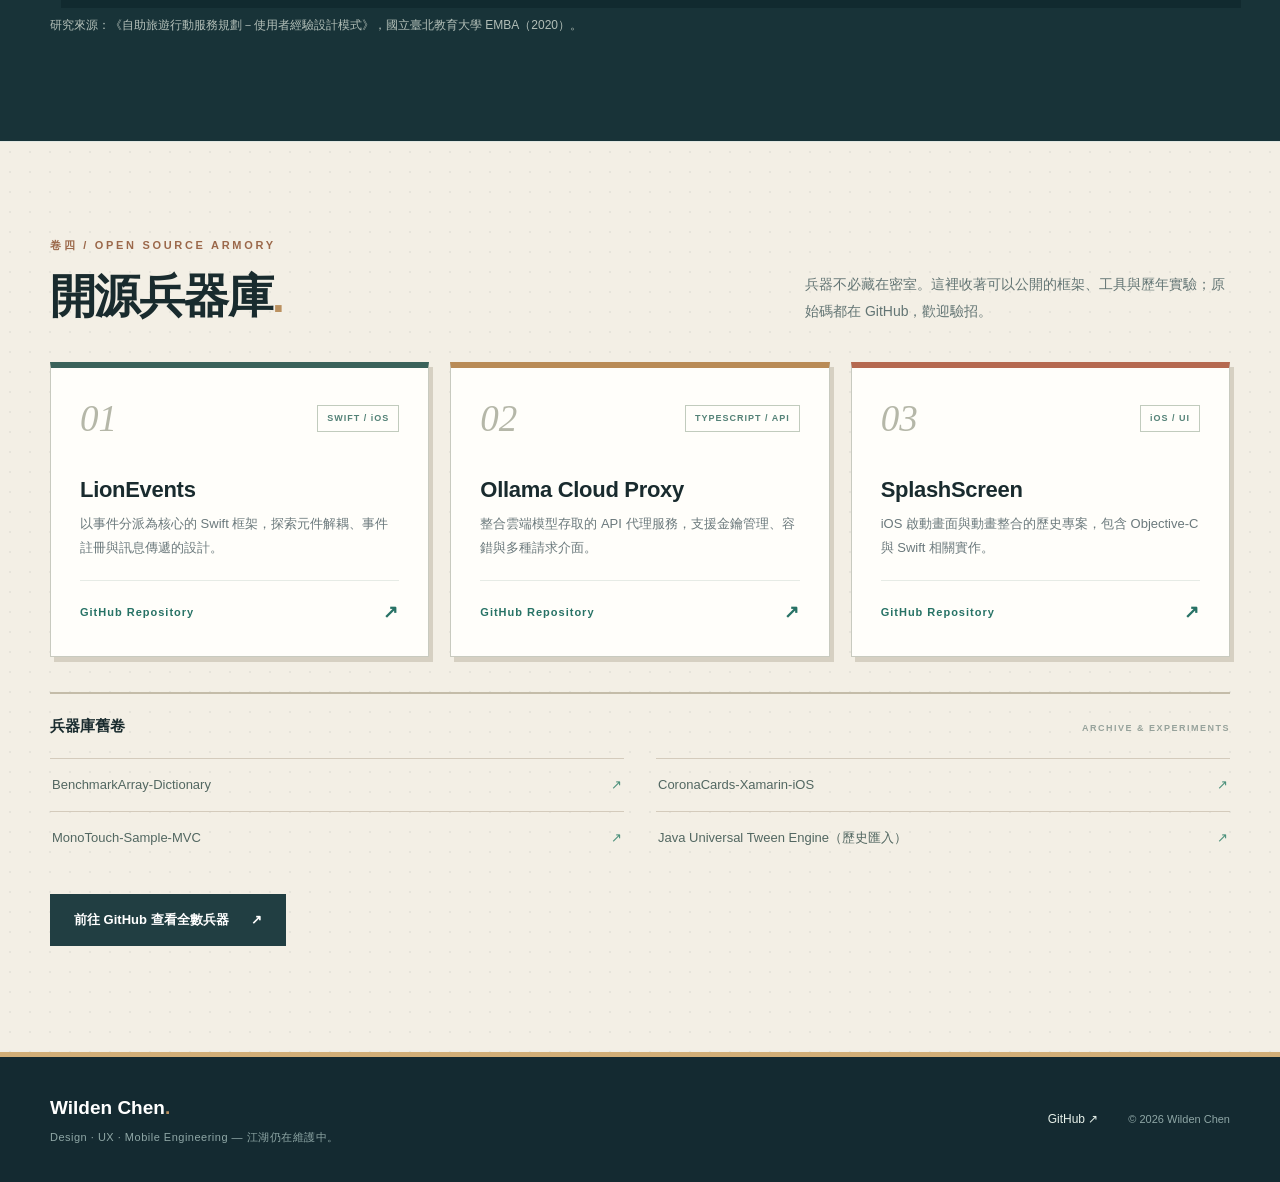
==== commit 87ed4a42: "refine: remove immersion-breaking humor disclaimers from homepage" ====
--- a/index.html
+++ b/index.html
@@ -5,10 +5,10 @@
   <meta name="viewport" content="width=device-width, initial-scale=1">
   <meta name="color-scheme" content="light">
   <meta name="theme-color" content="#15262f">
-  <meta name="description" content="Wilden Chen 的工程江湖誌：從動畫互動、iOS／Android 開發，到 Swift 技術著作與使用者經驗研究。技術是真的，旁白略有誇張。">
+  <meta name="description" content="Wilden Chen 的工程江湖誌：從動畫互動、iOS／Android 開發，到 Swift 技術秘笈、使用者經驗研究與開源兵器。">
   <meta property="og:type" content="website">
   <meta property="og:title" content="工程江湖誌｜Wilden Chen">
-  <meta property="og:description" content="寫程式多年，終於發現最難除錯的是人間。Swift 著作、UX 研究與開源作品，正經記錄，偶爾荒謬。">
+  <meta property="og:description" content="寫程式多年，終於發現最難除錯的是人間。從互動設計到行動開發，翻閱 Swift 技術秘笈、研究卷宗與開源兵器。">
   <meta property="og:url" content="https://apps-dev.tech/">
   <link rel="canonical" href="https://apps-dev.tech/">
   <link rel="icon" type="image/svg+xml" href="/favicon.svg">
@@ -43,7 +43,7 @@
           <p class="eyebrow"><span class="eyebrow-line"></span> 江湖檔案 / ENGINEER'S FIELD NOTES / 001</p>
           <p class="hero-edition">一個從動畫師走進程式江湖的人，至今尚未退隱。</p>
           <h1>寫程式多年，<br>終於發現：<br><em>最難除錯的是人間。</em></h1>
-          <p class="hero-intro">在下 Wilden Chen。先練 Flash 動畫與互動設計，後修 iOS、Android、軟體架構，還跑去 EMBA 研究使用者為何不照設計操作。<strong>技術是真的；江湖旁白，略有誇張。</strong></p>
+          <p class="hero-intro">在下 Wilden Chen。先練 Flash 動畫與互動設計，後修 iOS、Android、軟體架構，還跑去 EMBA 研究使用者為何不照設計操作。至今仍未參透「需求只改最後一次」這門絕學。</p>
           <div class="hero-actions">
             <a class="button button-primary" href="#journey">先看來歷 <span aria-hidden="true">↗</span></a>
             <a class="button button-outline" href="#books">翻閱技術秘笈 <span aria-hidden="true">↓</span></a>
@@ -64,10 +64,9 @@
             <div class="dossier-quote">「他不曾主動挑釁任何需求。<br>但需求常常有自己的想法。」</div>
             <div class="dossier-footer"><span>PROFILE / PUBLIC EDITION</span><span>↗</span></div>
           </div>
-          <div class="dossier-footnote">※ 本頁含真實經歷，以及不影響閱讀的胡說八道。</div>
-        </div>
-      </div>
-      <div class="container hero-bottom"><span>卷首 · 人物檔案</span><span>以下資訊經本人整理，旁白不保證完全正經 <span aria-hidden="true">↓</span></span></div>
+        </div>
+      </div>
+      <div class="container hero-bottom"><span>卷首 · 人物檔案</span><span>下卷：修煉來歷、技術秘笈與失傳兵器 <span aria-hidden="true">↓</span></span></div>
     </section>
 
     <section class="section journey-section" id="journey" aria-labelledby="journey-title">
@@ -113,7 +112,6 @@
         <div>
           <span class="narrator-label">江湖旁白 / FIELD NOTE 001</span>
           <p>他原以為，學會寫程式，就能讓所有事情照著邏輯運作。<br>直到有一天，有人對他說：<strong>「這個功能很簡單，順便加一下。」</strong></p>
-          <span class="narrator-foot">— 以上為工程江湖常見傳說，請勿當作需求規格書。</span>
         </div>
       </div>
     </aside>
--- a/home.css
+++ b/home.css
@@ -53,7 +53,6 @@
 .dossier-quote{margin-top:21px;font-size:14px;font-weight:800;line-height:1.85;letter-spacing:.3px;font-family:Georgia,"Noto Serif TC","Songti TC",serif;color:#654f42;position:relative;z-index:2}
 .dossier-footer{border-top:1px solid #b0a48f;margin-top:22px;padding-top:12px;color:#718074;font-size:9px}
 .dossier-footer span:last-child{font-size:17px}
-.dossier-footnote{font-size:10px;line-height:1.8;color:#a7bcb0;text-align:center;margin-top:24px;max-width:440px}
 .home-page .hero-bottom{color:#c0cfc2;border-top-color:#657b734b;font-weight:800;letter-spacing:1.2px}
 .home-page .hero-bottom span:first-child{color:#e6c28b}
 .home-page .journey-section{background:#f8f1e5;position:relative}
@@ -84,7 +83,6 @@
 .narrator-label{display:block;color:#ebc78e;font-size:10px;font-weight:850;letter-spacing:2.1px}
 .narrator-interlude p{font-family:"Noto Serif TC","Songti TC","PingFang TC",serif;font-size:clamp(17px,2vw,23px);font-weight:650;line-height:1.8;margin:12px 0}
 .narrator-interlude strong{color:#f0c68a}
-.narrator-foot{display:block;color:#9cb3b2;font-size:11px}
 .home-page .books-section{background:#eae6dd}
 .home-page .book-card{background:#fffaf0;border:1px solid #c9c0b0;box-shadow:4px 4px 0 #d2c8ba}
 .home-page .book-card:hover{border-color:#8b7b64;box-shadow:8px 9px 0 #d2c8ba}
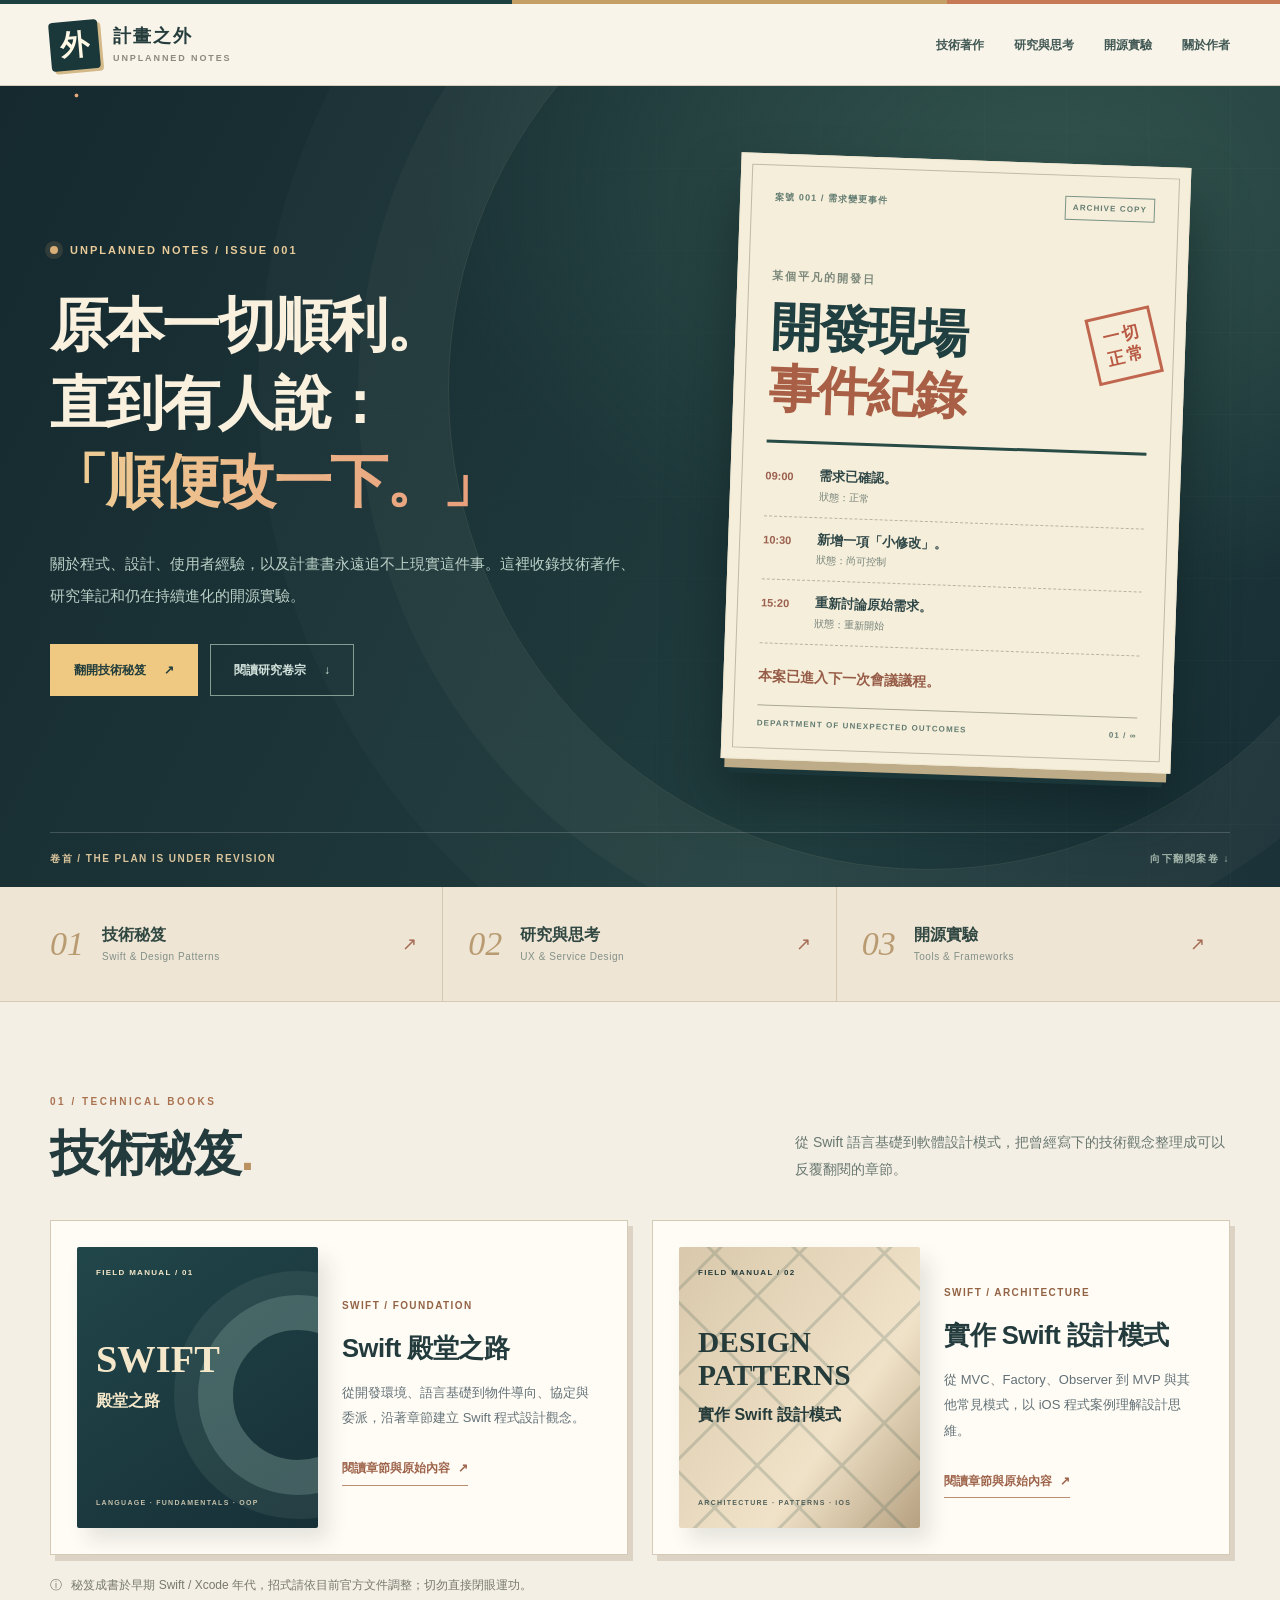
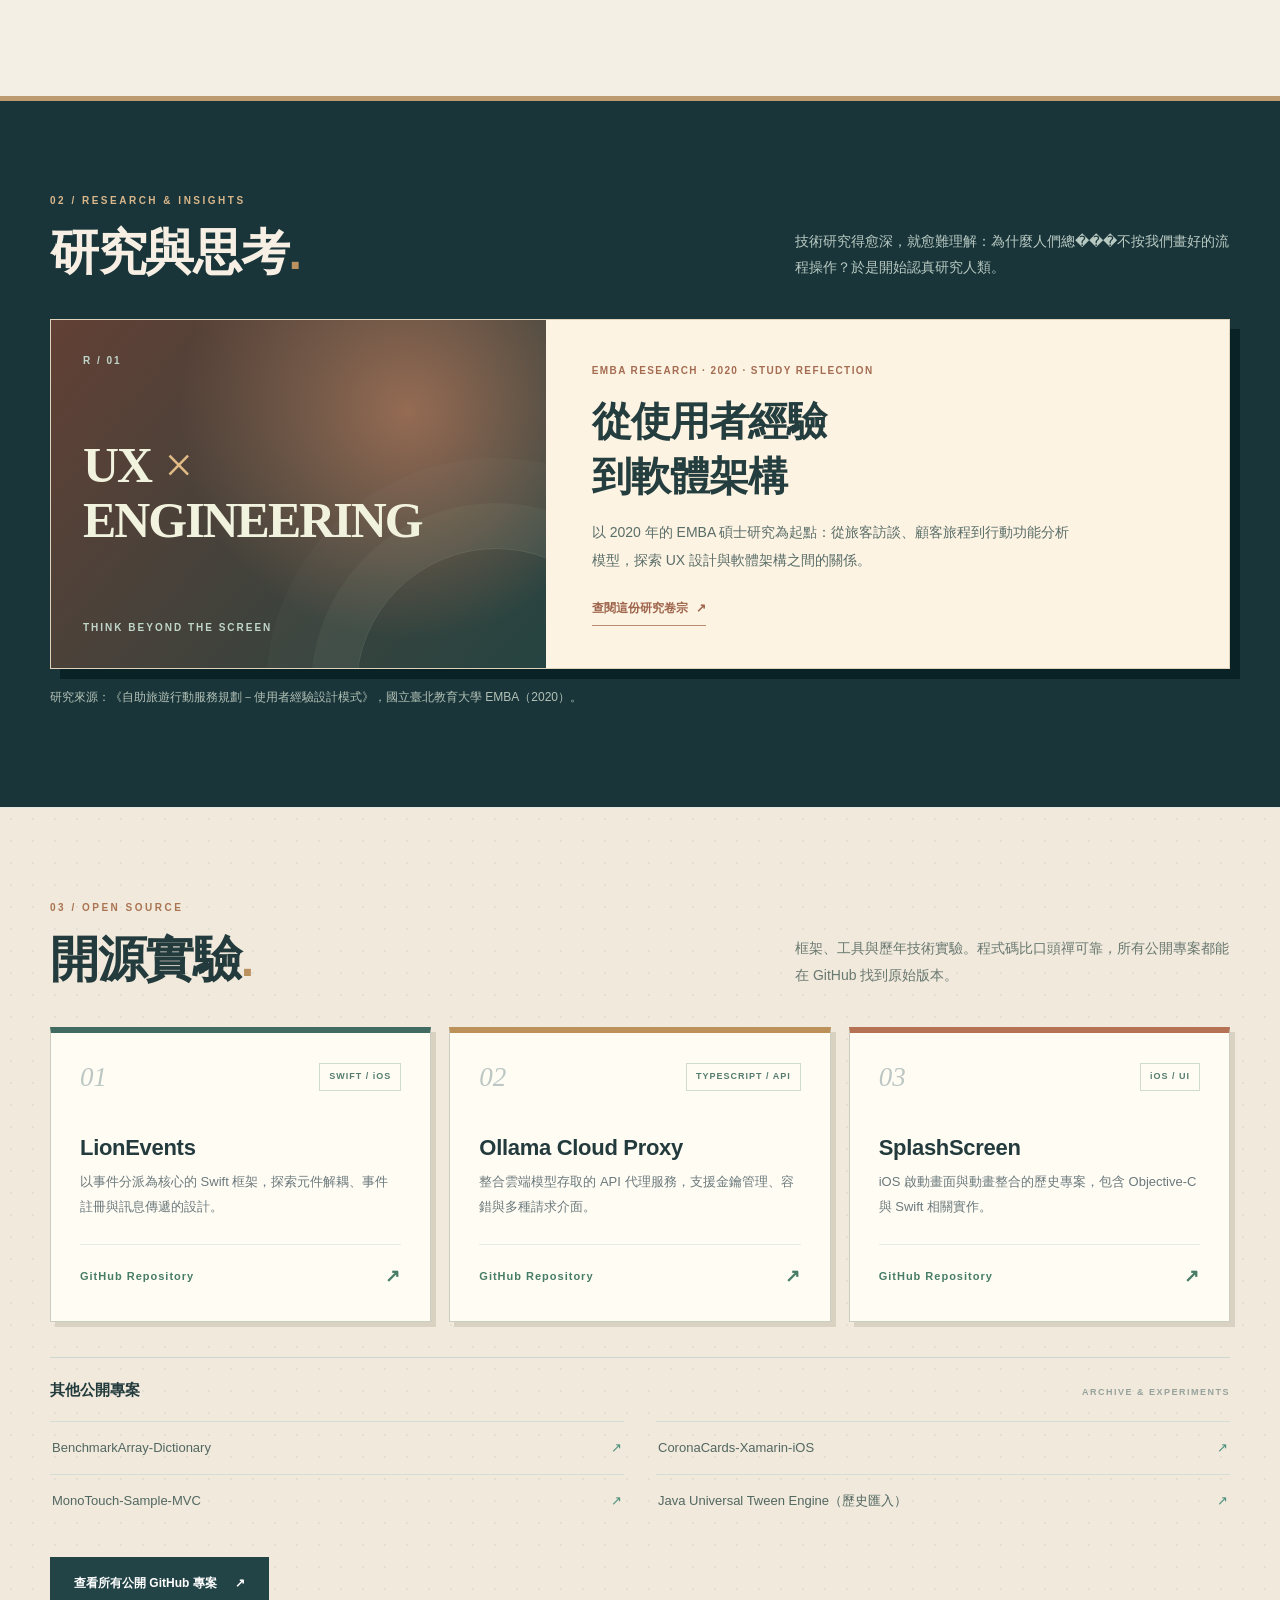
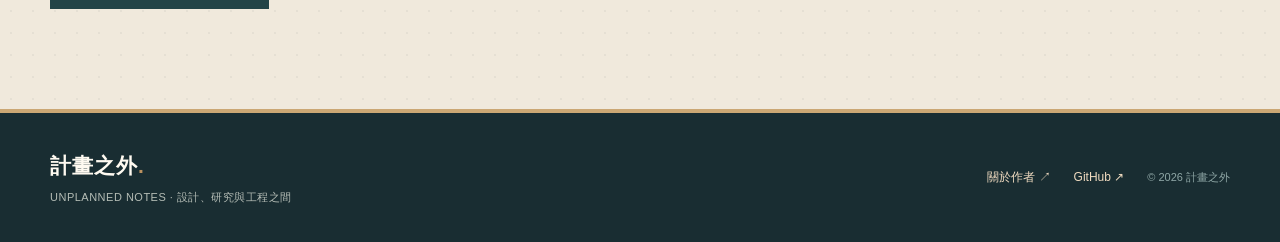
==== commit 87dba8fc: "feat: make site a content-first publication with separate about page" ====
--- a/index.html
+++ b/index.html
@@ -5,127 +5,83 @@
   <meta name="viewport" content="width=device-width, initial-scale=1">
   <meta name="color-scheme" content="light">
   <meta name="theme-color" content="#15262f">
-  <meta name="description" content="Wilden Chen 的工程江湖誌：從動畫互動、iOS／Android 開發，到 Swift 技術秘笈、使用者經驗研究與開源兵器。">
+  <meta name="description" content="計畫之外：關於 Swift、行動應用、使用者經驗設計與開源實驗。原本一切順利，直到有人說「順便改一下」。">
   <meta property="og:type" content="website">
-  <meta property="og:title" content="工程江湖誌｜Wilden Chen">
-  <meta property="og:description" content="寫程式多年，終於發現最難除錯的是人間。從互動設計到行動開發，翻閱 Swift 技術秘笈、研究卷宗與開源兵器。">
+  <meta property="og:title" content="計畫之外｜Unplanned Notes">
+  <meta property="og:description" content="原本一切順利，直到有人說：順便改一下。技術著作、研究與思考、開源實驗。">
   <meta property="og:url" content="https://apps-dev.tech/">
   <link rel="canonical" href="https://apps-dev.tech/">
   <link rel="icon" type="image/svg+xml" href="/favicon.svg">
   <link rel="stylesheet" href="/styles.css">
   <link rel="stylesheet" href="/research.css">
-  <link rel="stylesheet" href="/home.css">
-  <title>工程江湖誌｜Wilden Chen｜設計 × UX × 行動開發</title>
+  <link rel="stylesheet" href="/site-shell.css">
+  <link rel="stylesheet" href="/portal.css">
+  <title>計畫之外｜技術、研究與開源實驗</title>
 </head>
-<body class="home-page">
+<body class="portal-page">
   <a class="skip-link" href="#main">跳至主要內容</a>
   <header class="site-header">
     <div class="container header-inner">
-      <a class="brand" href="/" aria-label="Wilden Chen 首頁">
-        <span class="brand-symbol">W<span>.</span></span>
-        <span class="brand-name">Wilden Chen<small>SOFTWARE DEVELOPER</small></span>
+      <a class="brand" href="/" aria-label="計畫之外，返回首頁">
+        <span class="brand-symbol" aria-hidden="true">外<span>.</span></span>
+        <span class="brand-name">計畫之外<small>UNPLANNED NOTES</small></span>
       </a>
       <nav class="site-nav" aria-label="主要導覽">
-        <a href="#journey">人物來歷</a>
-        <a href="#books">技術秘笈</a>
-        <a href="#research">研究與思考</a>
-        <a href="#projects">開源兵器</a>
-        <a href="https://github.com/WildenChen" target="_blank" rel="noopener noreferrer" class="nav-github">GitHub <span aria-hidden="true">↗</span></a>
+        <a href="/#books">技術著作</a>
+        <a href="/#research">研究與思考</a>
+        <a href="/#projects">開源實驗</a>
+        <a href="/about/">關於作者</a>
       </nav>
     </div>
   </header>
-
   <main id="main">
-    <section class="hero" id="about">
-      <div class="hero-grid" aria-hidden="true"></div>
-      <div class="container hero-content">
-        <div class="hero-copy">
-          <p class="eyebrow"><span class="eyebrow-line"></span> 江湖檔案 / ENGINEER'S FIELD NOTES / 001</p>
-          <p class="hero-edition">一個從動畫師走進程式江湖的人，至今尚未退隱。</p>
-          <h1>寫程式多年，<br>終於發現：<br><em>最難除錯的是人間。</em></h1>
-          <p class="hero-intro">在下 Wilden Chen。先練 Flash 動畫與互動設計，後修 iOS、Android、軟體架構，還跑去 EMBA 研究使用者為何不照設計操作。至今仍未參透「需求只改最後一次」這門絕學。</p>
+    <section class="portal-hero" id="top">
+      <div class="portal-orbit" aria-hidden="true"></div>
+      <div class="container portal-hero-grid">
+        <div class="portal-headline">
+          <p class="portal-overline"><span class="signal-light"></span> UNPLANNED NOTES / ISSUE 001</p>
+          <h1>原本一切順利。<br>直到有人說：<br><em>「順便改一下。」</em></h1>
+          <p class="portal-intro">關於程式、設計、使用者經驗，以及計畫書永遠追不上現實這件事。這裡收錄技術著作、研究筆記和仍在持續進化的開源實驗。</p>
           <div class="hero-actions">
-            <a class="button button-primary" href="#journey">先看來歷 <span aria-hidden="true">↗</span></a>
-            <a class="button button-outline" href="#books">翻閱技術秘笈 <span aria-hidden="true">↓</span></a>
-          </div>
-          <div class="hero-tech" aria-label="主要領域"><span class="tech-dot"></span> VISUAL DESIGN <b>/</b> MOBILE ENGINEERING <b>/</b> UX RESEARCH</div>
-        </div>
-        <div class="hero-art">
-          <div class="dossier" aria-label="工程江湖個人檔案">
-            <div class="dossier-top"><span>檔案編號 WC / 001</span><span>已解除機密</span></div>
-            <div class="dossier-heading"><small>工程江湖 · 人物側寫</small><strong>WILDEN<br>CHEN<span>.</span></strong></div>
-            <div class="dossier-redstamp" aria-hidden="true">仍在<br>修煉</div>
-            <div class="dossier-rule"></div>
-            <dl class="dossier-facts">
-              <div><dt>江湖出身</dt><dd>動畫・互動設計</dd></div>
-              <div><dt>現修功法</dt><dd>Swift・架構・UX</dd></div>
-              <div><dt>研究課題</dt><dd>人類為何不按流程操作</dd></div>
-            </dl>
-            <div class="dossier-quote">「他不曾主動挑釁任何需求。<br>但需求常常有自己的想法。」</div>
-            <div class="dossier-footer"><span>PROFILE / PUBLIC EDITION</span><span>↗</span></div>
+            <a class="button button-primary" href="#books">翻開技術秘笈 <span aria-hidden="true">↗</span></a>
+            <a class="button button-outline" href="#research">閱讀研究卷宗 <span aria-hidden="true">↓</span></a>
           </div>
         </div>
-      </div>
-      <div class="container hero-bottom"><span>卷首 · 人物檔案</span><span>下卷：修煉來歷、技術秘笈與失傳兵器 <span aria-hidden="true">↓</span></span></div>
-    </section>
-
-    <section class="section journey-section" id="journey" aria-labelledby="journey-title">
-      <div class="container">
-        <div class="section-heading">
-          <div>
-            <p class="section-kicker">卷一 / CHARACTER DOSSIER</p>
-            <h2 id="journey-title">此人究竟何方神聖<span class="period">.</span></h2>
-          </div>
-          <p class="section-description">據說有人習動畫、修程式、讀 EMBA，還研究使用者。看似走火入魔，其實只是想把產品做好。</p>
-        </div>
-        <div class="journey-grid">
-          <article class="journey-step">
-            <div class="journey-step-top"><span>01</span><span>VISUAL / INTERACTION</span></div>
-            <div class="journey-mark journey-mark-visual" aria-hidden="true"><span></span><span></span><span></span></div>
-            <h3>第一式・讓畫面活起來</h3>
-            <p>早期投入平面、動畫及互動網站，以 Flash／ActionScript 控制時間、節奏和畫面。那時候就發現，畫面會動不難，讓人願意操作才是功夫。</p><span class="journey-verdict">修煉心得：漂亮只是入門。</span>
-          </article>
-          <article class="journey-step">
-            <div class="journey-step-top"><span>02</span><span>MOBILE / ARCHITECTURE</span></div>
-            <div class="journey-mark journey-mark-mobile" aria-hidden="true"><span></span><span></span></div>
-            <h3>第二式・讓程式活下去</h3>
-            <p>轉修 iOS、Android，開始處理原生介面、動畫、SDK 與系統架構。系統上線不是終點；三年後還能維護，才算沒有留下暗器。</p><span class="journey-verdict">修煉心得：最怕前人就是自己。</span>
-          </article>
-          <article class="journey-step">
-            <div class="journey-step-top"><span>03</span><span>UX / SERVICE DESIGN</span></div>
-            <div class="journey-mark journey-mark-ux" aria-hidden="true"><span></span><span></span><span></span></div>
-            <h3>第三式・先問人要什麼</h3>
-            <p>在國立臺北教育大學文化創意產業經營 EMBA，透過人物誌、顧客旅程地圖與深度訪談，試著用真正的需求，校正工程師的想像。</p><span class="journey-verdict">修煉心得：人類沒有使用說明書。</span>
-          </article>
-        </div>
-        <div class="journey-research">
-          <span class="journey-research-label">研究支線 / 2020</span>
-          <p>碩士論文《自助旅遊行動服務規劃－使用者經驗設計模式》</p>
-          <span>Human-Centered Design · Customer Journey Mapping · Mobile Service Planning</span>
+        <div class="portal-poster" aria-label="計畫書現場：需求迭代紀錄">
+          <div class="poster-head"><span>案號 001 / 需求變更事件</span><span>ARCHIVE COPY</span></div>
+          <div class="poster-stamp" aria-hidden="true">一切<br>正常</div>
+          <p class="poster-label">某個平凡的開發日</p>
+          <div class="poster-title">開發現場<br><i>事件紀錄</i></div>
+          <div class="poster-rule"></div>
+          <ol class="poster-log">
+            <li><span>09:00</span><strong>需求已確認。</strong><small>狀態：正常</small></li>
+            <li><span>10:30</span><strong>新增一項「小修改」。</strong><small>狀態：尚可控制</small></li>
+            <li><span>15:20</span><strong>重新討論原始需求。</strong><small>狀態：重新開始</small></li>
+          </ol>
+          <p class="poster-ending">本案已進入下一次會議議程。</p>
+          <div class="poster-footer"><span>DEPARTMENT OF UNEXPECTED OUTCOMES</span><span>01 / ∞</span></div>
         </div>
       </div>
+      <div class="container portal-hero-bottom"><span>卷首 / THE PLAN IS UNDER REVISION</span><span>向下翻閱案卷 <span aria-hidden="true">↓</span></span></div>
     </section>
-
-    <aside class="narrator-interlude" aria-label="工程江湖旁白">
-      <div class="container interlude-inner">
-        <div class="narrator-symbol" aria-hidden="true">「</div>
-        <div>
-          <span class="narrator-label">江湖旁白 / FIELD NOTE 001</span>
-          <p>他原以為，學會寫程式，就能讓所有事情照著邏輯運作。<br>直到有一天，有人對他說：<strong>「這個功能很簡單，順便加一下。」</strong></p>
-        </div>
+    <section class="portal-index" aria-label="本站內容索引">
+      <div class="container portal-index-inner">
+        <a href="#books"><span class="index-number">01</span><span class="index-copy"><strong>技術秘笈</strong><small>Swift &amp; Design Patterns</small></span><span class="index-arrow" aria-hidden="true">↗</span></a>
+        <a href="#research"><span class="index-number">02</span><span class="index-copy"><strong>研究與思考</strong><small>UX &amp; Service Design</small></span><span class="index-arrow" aria-hidden="true">↗</span></a>
+        <a href="#projects"><span class="index-number">03</span><span class="index-copy"><strong>開源實驗</strong><small>Tools &amp; Frameworks</small></span><span class="index-arrow" aria-hidden="true">↗</span></a>
       </div>
-    </aside>
+    </section>
 
     <section class="section books-section" id="books" aria-labelledby="books-title">
       <div class="container">
         <div class="section-heading">
-          <div><p class="section-kicker">卷二 / BOOKS &amp; SOURCE</p><h2 id="books-title">技術秘笈<span class="period">.</span></h2></div>
-          <p class="section-description">江湖傳言，內功不能只靠口訣。於是我認真寫了兩本 Swift 教材；書中的程式碼，比傳說更值得細看。</p>
+          <div><p class="section-kicker">01 / TECHNICAL BOOKS</p><h2 id="books-title">技術秘笈<span class="period">.</span></h2></div>
+          <p class="section-description">從 Swift 語言基礎到軟體設計模式，把曾經寫下的技術觀念整理成可以反覆翻閱的章節。</p>
         </div>
         <div class="book-grid">
           <article class="book-card">
             <div class="book-cover cover-swift" aria-hidden="true">
-              <span class="cover-index">WILDEN / BOOK 01</span>
+              <span class="cover-index">FIELD MANUAL / 01</span>
               <span class="cover-sphere cover-sphere-one"></span>
               <span class="cover-title-en">SWIFT</span>
               <span class="cover-title-zh">殿堂之路</span>
@@ -140,7 +96,7 @@
           </article>
           <article class="book-card">
             <div class="book-cover cover-patterns" aria-hidden="true">
-              <span class="cover-index">WILDEN / BOOK 02</span>
+              <span class="cover-index">FIELD MANUAL / 02</span>
               <span class="cover-pattern-grid"></span>
               <span class="cover-title-en cover-title-en-small">DESIGN<br>PATTERNS</span>
               <span class="cover-title-zh">實作 Swift 設計模式</span>
@@ -161,7 +117,7 @@
     <section class="section research-section" id="research" aria-labelledby="research-title">
       <div class="container">
         <div class="section-heading">
-          <div><p class="section-kicker">卷三 / RESEARCH &amp; INSIGHTS</p><h2 id="research-title">研究與思考<span class="period">.</span></h2></div>
+          <div><p class="section-kicker">02 / RESEARCH &amp; INSIGHTS</p><h2 id="research-title">研究與思考<span class="period">.</span></h2></div>
           <p class="section-description">技術研究得愈深，就愈難理解：為什麼人們總���不按我們畫好的流程操作？於是開始認真研究人類。</p>
         </div>
         <article class="research-feature">
@@ -173,7 +129,7 @@
           <div class="research-feature-body">
             <div class="research-feature-tag">EMBA RESEARCH · 2020 · STUDY REFLECTION</div>
             <h3>從使用者經驗<br>到軟體架構</h3>
-            <p>從 2020 年的碩士研究出發，回顧為何 App 不應只是功能與畫面的集合；以及如何從旅客訪談、顧客旅程、服務設計，一步步思考軟體架構與行動互動。</p>
+            <p>以 2020 年的 EMBA 碩士研究為起點：從旅客訪談、顧客旅程到行動功能分析模型，探索 UX 設計與軟體架構之間的關係。</p>
             <a class="text-link" href="/research/">查閱這份研究卷宗 <span aria-hidden="true">↗</span></a>
           </div>
         </article>
@@ -184,8 +140,8 @@
     <section class="section projects-section" id="projects" aria-labelledby="projects-title">
       <div class="container">
         <div class="section-heading">
-          <div><p class="section-kicker">卷四 / OPEN SOURCE ARMORY</p><h2 id="projects-title">開源兵器庫<span class="period">.</span></h2></div>
-          <p class="section-description">兵器不必藏在密室。這裡收著可以公開的框架、工具與歷年實驗；原始碼都在 GitHub，歡迎驗招。</p>
+          <div><p class="section-kicker">03 / OPEN SOURCE</p><h2 id="projects-title">開源實驗<span class="period">.</span></h2></div>
+          <p class="section-description">框架、工具與歷年技術實驗。程式碼比口頭禪可靠，所有公開專案都能在 GitHub 找到原始版本。</p>
         </div>
         <div class="project-grid">
           <article class="project-card">
@@ -205,7 +161,7 @@
           </article>
         </div>
         <div class="more-projects">
-          <div class="more-projects-heading"><h3>兵器庫舊卷</h3><span>ARCHIVE &amp; EXPERIMENTS</span></div>
+          <div class="more-projects-heading"><h3>其他公開專案</h3><span>ARCHIVE &amp; EXPERIMENTS</span></div>
           <div class="more-links">
             <a href="https://github.com/WildenChen/BenchmarkArray-Dictionary" target="_blank" rel="noopener noreferrer">BenchmarkArray-Dictionary <span aria-hidden="true">↗</span></a>
             <a href="https://github.com/WildenChen/CoronaCards-Xamarin-iOS" target="_blank" rel="noopener noreferrer">CoronaCards-Xamarin-iOS <span aria-hidden="true">↗</span></a>
@@ -214,15 +170,15 @@
           </div>
         </div>
         <div class="all-projects">
-          <a class="button button-dark" href="https://github.com/WildenChen?tab=repositories" target="_blank" rel="noopener noreferrer">前往 GitHub 查看全數兵器 <span aria-hidden="true">↗</span></a>
+          <a class="button button-dark" href="https://github.com/WildenChen?tab=repositories" target="_blank" rel="noopener noreferrer">查看所有公開 GitHub 專案 <span aria-hidden="true">↗</span></a>
         </div>
       </div>
     </section>
   </main>
   <footer class="footer">
     <div class="container footer-inner">
-      <div><strong>Wilden Chen<span class="period">.</span></strong><p>Design · UX · Mobile Engineering — 江湖仍在維護中。</p></div>
-      <div class="footer-right"><a href="https://github.com/WildenChen" target="_blank" rel="noopener noreferrer">GitHub ↗</a><span>© 2026 Wilden Chen</span></div>
+      <div><strong>計畫之外<span class="period">.</span></strong><p>UNPLANNED NOTES · 設計、研究與工程之間</p></div>
+      <div class="footer-right"><a href="/about/">關於作者 ↗</a><a href="https://github.com/WildenChen" target="_blank" rel="noopener noreferrer">GitHub ↗</a><span>© 2026 計畫之外</span></div>
     </div>
   </footer>
 </body>
--- a/site-shell.css
+++ b/site-shell.css
@@ -0,0 +1,34 @@
+/* Shared masthead and imprint for 計畫之外. */
+.site-header{height:86px;background:#f9f4ea;border-bottom:1px solid #d7cdbc;position:relative;z-index:10}
+.site-header::before{content:"";height:4px;display:block;background:linear-gradient(90deg,#1d4141 0 40%,#c4a067 40% 74%,#c77854 74% 100%)}
+.site-header .header-inner{height:82px}
+.site-header .brand{gap:14px}
+.site-header .brand-symbol{width:49px;height:49px;background:#1a373a;color:#fff8e5;border-radius:4px;transform:rotate(-5deg);display:grid;place-items:center;box-shadow:3px 3px 0 #d3b988;padding:0;font-family:"Noto Serif TC","Songti TC",Georgia,serif;font-weight:800;font-size:29px;letter-spacing:0}
+.site-header .brand-symbol span{font-size:23px;color:#e8ac7c;margin-left:-5px}
+.site-header .brand-name{font-size:18px;letter-spacing:2px;font-weight:850;color:#253d3d}
+.site-header .brand-name small{font-size:9px;letter-spacing:1.9px;margin-top:6px;color:#8c897f}
+.site-header .site-nav{gap:30px}
+.site-header .site-nav a{position:relative;color:#415854;font-size:12px;white-space:nowrap;font-weight:750}
+.site-header .site-nav a::after{content:"";position:absolute;left:0;bottom:-8px;width:0;height:2px;background:#b87151;transition:width .2s}
+.site-header .site-nav a:hover::after,
+.site-header .site-nav a[aria-current]::after{width:100%}
+.site-header .site-nav a:hover{color:#9a6449}
+.footer{background:#192d32;color:#fffaf1;border-top:4px solid #cba774}
+.footer strong{font-size:21px;letter-spacing:1px}
+.footer p{color:#b5bdb6}
+.footer-right{gap:23px;flex-wrap:wrap}
+.footer-right a{white-space:nowrap;color:#f0dbc0}
+.footer-right a:hover{color:#fff}
+@media(max-width:760px){
+  .site-header{height:auto}
+  .site-header .header-inner{height:auto;gap:14px;padding-block:16px 11px}
+  .site-header .site-nav{width:100%;display:flex;justify-content:flex-start;gap:27px;flex-wrap:nowrap;overflow-x:auto;scrollbar-width:none;padding-bottom:8px}
+  .site-header .site-nav::-webkit-scrollbar{display:none}
+  .site-header .site-nav a{font-size:12px}
+}
+@media(max-width:470px){
+  .site-header .site-nav{gap:17px}
+  .site-header .brand-symbol{width:44px;height:44px;font-size:26px}
+  .site-header .brand-name{font-size:16px}
+  .footer-right{gap:15px}
+}
--- a/portal.css
+++ b/portal.css
@@ -0,0 +1,113 @@
+/* Magazine-like homepage: stories first, author elsewhere. */
+body.portal-page{background:#f4efe5;color:#233b3d}
+.portal-page .portal-hero{position:relative;isolation:isolate;overflow:hidden;color:#f9f0de;background:radial-gradient(ellipse at 82% 12%,#31524c 0%,transparent 42%),linear-gradient(116deg,#15292f,#213d3e 69%,#162d34)}
+.portal-orbit{position:absolute;z-index:-1;right:-10%;top:-22%;width:min(75vw,1100px);aspect-ratio:1;border:1px solid #eee7c61b;border-radius:50%;box-shadow:0 0 0 90px #eeeecc08,0 0 0 190px #eeeedd05}
+.portal-hero::after{content:"";position:absolute;z-index:-1;inset:0;opacity:.25;background-image:linear-gradient(#e0efda18 1px,transparent 1px),linear-gradient(90deg,#e0efda18 1px,transparent 1px);background-size:82px 82px;mask-image:linear-gradient(90deg,transparent 12%,#000 100%)}
+.portal-hero-grid{display:grid;grid-template-columns:minmax(0,1.1fr) minmax(0,.9fr);gap:6%;align-items:center;min-height:610px;padding-block:74px 66px}
+.portal-headline{max-width:660px}
+.portal-overline{display:flex;align-items:center;gap:12px;color:#e8cb99;font-size:11px;font-weight:850;letter-spacing:2px}
+.signal-light{display:inline-block;width:8px;height:8px;border-radius:100%;background:#d9af78;box-shadow:0 0 0 5px #cda26c25}
+.portal-headline h1{font-size:clamp(38px,4.55vw,68px);line-height:1.34;letter-spacing:-2px;margin:27px 0 28px;font-weight:900}
+.portal-headline h1 em{font-style:normal;background:linear-gradient(92deg,#eed096,#e99c7b);color:transparent;background-clip:text;-webkit-background-clip:text}
+.portal-intro{color:#bbd1c8;font-size:15px;line-height:2.1;max-width:585px;margin:0 0 28px}
+.portal-page .hero-actions{display:flex;flex-wrap:wrap;gap:12px;margin:33px 0 0}
+.portal-page .button{font-size:12px;font-weight:850;gap:18px}
+.portal-page .button-primary{background:#efc982;color:#233e3c}
+.portal-page .button-primary:hover{background:#ffe3aa}
+.portal-page .button-outline{color:#d3e3dc;border-color:#829e92;background:transparent}
+.portal-page .button-outline:hover{background:#ffffff14}
+.portal-poster{position:relative;isolation:isolate;transform:rotate(2deg);padding:31px 34px 28px;max-width:450px;width:100%;background:#f5eeda;color:#203f40;border:1px solid #efe7d1;box-shadow:0 13px 0 -4px #beab87,0 22px 0 -8px #1b3638,0 37px 55px #09181a80}
+.portal-poster::before{content:"";inset:10px;position:absolute;border:1px solid #c2b9a4;pointer-events:none;z-index:-1}
+.poster-head,.poster-footer{display:flex;justify-content:space-between;gap:10px;align-items:center;font-size:9px;letter-spacing:1.1px;font-weight:800;color:#637c72}
+.poster-head{margin-bottom:57px}
+.poster-head span:last-child{border:1px solid #7b9386;padding:4px 7px;font-size:8px}
+.poster-label{font-size:11px;letter-spacing:2px;color:#7b887b;margin:0 0 12px;font-weight:800}
+.poster-title{font-size:clamp(37px,4vw,58px);line-height:1.2;font-weight:900;letter-spacing:-2px}
+.poster-title i{font-style:normal;color:#a85f45}
+.poster-stamp{position:absolute;z-index:2;right:27px;top:145px;color:#b85a44;border:3px solid #c0664f;font-size:17px;line-height:1.3;text-align:center;font-weight:900;transform:rotate(-15deg);padding:9px 11px;letter-spacing:2px}
+.poster-rule{margin:20px 0 10px;height:3px;background:#284b46}
+.poster-log{list-style:none;counter-reset:track;margin:0;padding:0}
+.poster-log li{display:grid;grid-template-columns:44px minmax(0,1fr);gap:2px 10px;padding:12px 0;border-bottom:1px dashed #b9b3a3}
+.poster-log li span{grid-row:span 2;color:#9b604f;font-size:11px;font-weight:850;font-variant-numeric:tabular-nums;padding-top:2px}
+.poster-log li strong{font-size:13px;color:#304747;line-height:1.5}
+.poster-log li small{font-size:10px;color:#758279}
+.poster-ending{font-family:"Noto Serif TC","Songti TC",serif;color:#965c47;font-size:14px;font-weight:800;margin:21px 0 17px}
+.poster-footer{border-top:1px solid #aaa994;padding-top:11px;font-size:8px}
+.portal-hero-bottom{display:flex;justify-content:space-between;gap:16px;padding:17px 0 20px;border-top:1px solid #ffffff2b;color:#a6b8ad;font-size:10px;letter-spacing:1.5px;font-weight:800}
+.portal-hero-bottom>span:first-child{color:#d9c39b}
+.portal-index{background:#eee5d5;border-bottom:1px solid #d7c9b6}
+.portal-index-inner{display:grid;grid-template-columns:repeat(3,minmax(0,1fr))}
+.portal-index a{display:flex;gap:18px;align-items:center;border-right:1px solid #d5c6b2;padding:28px 25px 28px 0;transition:background .2s}
+.portal-index a+a{padding-left:25px}
+.portal-index a:last-child{border-right:0}
+.portal-index a:hover{background:#ffffff42}
+.index-number{font-family:Georgia,serif;font-size:34px;font-style:italic;color:#b99b71}
+.index-copy{display:flex;flex-direction:column;flex:1;line-height:1.45}
+.index-copy strong{font-size:16px;color:#314741}
+.index-copy small{margin-top:4px;font-size:10px;letter-spacing:.55px;color:#839087}
+.index-arrow{font-size:18px;color:#a66c55}
+.portal-page .section{padding-block:91px 100px}
+.portal-page .section-kicker{font-size:10px;letter-spacing:2.5px;color:#aa7351}
+.portal-page .section-heading h2{font-size:clamp(33px,3.8vw,49px);font-weight:880;letter-spacing:-1.3px}
+.portal-page .section-description{font-size:14px;color:#697870;max-width:435px}
+.portal-page .books-section{background:#f4efe5}
+.portal-page .book-card{background:#fffcf5;border-color:#d6c9b6;box-shadow:5px 6px 0 #ddd3c4}
+.portal-page .book-card:hover{box-shadow:9px 12px 0 #ddd3c4;border-color:#b79d7c}
+.portal-page .cover-swift{background:linear-gradient(145deg,#21464a,#173037)}
+.portal-page .book-category{color:#936345}
+.portal-page .text-link{color:#9e644b;border-color:#b98e70}
+.portal-page .text-link:hover{color:#73422f}
+.portal-page .book-note{color:#77796f}
+.portal-page .research-section{background:#19353a;color:#f7efe3;border-top:5px solid #bd9b71}
+.portal-page .research-section .section-kicker{color:#dab78a}
+.portal-page .research-section .section-heading h2{color:#f7efe3}
+.portal-page .research-section .section-description{color:#b8c9c1}
+.portal-page .research-feature{background:#fcf3e3;border-color:#e0d3bb;box-shadow:10px 10px 0 #082226}
+.portal-page .research-feature-art{background:radial-gradient(circle at 72% 26%,#956b53 0%,transparent 52%),linear-gradient(130deg,#624035,#254441)}
+.portal-page .research-feature-tag{color:#a46c51}
+.portal-page .research-feature h3{color:#243d3e}
+.portal-page .research-feature-body p{color:#596d68}
+.portal-page .research-feature-footnote{color:#b3c1b5}
+.portal-page .projects-section{background:#f0e9dc;background-image:radial-gradient(#253b3a0e 1px,transparent 1px);background-size:22px 22px}
+.portal-page .project-card{border:1px solid #c9ccbf;border-top:6px solid #416b60;background:#fffcf4;box-shadow:5px 5px 0 #d9d1c1}
+.portal-page .project-card:nth-child(2){border-top-color:#bc925a}
+.portal-page .project-card:nth-child(3){border-top-color:#b57255}
+.portal-page .project-card:hover{box-shadow:9px 11px 0 #d9d1c1}
+.portal-page .project-tag{color:#567d6e;border-color:#cfdbd0}
+.portal-page .project-link{color:#477c66}
+.portal-page .button-dark{background:#234447}
+@media(max-width:1080px){
+ .portal-hero-grid{gap:4%;grid-template-columns:1fr .85fr}
+ .portal-headline h1{font-size:clamp(37px,4.3vw,53px)}
+ .portal-poster{padding:25px 27px}
+ .poster-title{font-size:clamp(34px,3.8vw,49px)}
+ .poster-stamp{top:133px;right:23px;font-size:14px}
+ .portal-index a{gap:10px;padding-right:12px}
+ .portal-index a+a{padding-left:12px}
+}
+@media(max-width:830px){
+ .portal-hero-grid{grid-template-columns:1fr;padding-block:67px;gap:55px}
+ .portal-headline h1{font-size:clamp(42px,7vw,63px)}
+ .portal-poster{max-width:450px;justify-self:center;transform:rotate(1deg)}
+ .portal-index-inner{grid-template-columns:1fr}
+ .portal-index a,.portal-index a+a{padding:17px 4px;border-right:0;border-bottom:1px solid #d5c6b2}
+ .portal-index a:last-child{border-bottom:0}
+ .index-number{font-size:28px;width:34px}
+ .portal-page .section{padding-block:72px 82px}
+}
+@media(max-width:470px){
+ .portal-hero-grid{padding-block:52px 58px;gap:42px}
+ .portal-headline h1{font-size:clamp(35px,9vw,45px);line-height:1.32;letter-spacing:-1.5px}
+ .portal-overline{font-size:9px}
+ .portal-intro{font-size:14px}
+ .portal-page .hero-actions{display:flex;flex-direction:column}
+ .portal-hero-bottom{font-size:9px;letter-spacing:.7px}
+ .portal-hero-bottom span:last-child{text-align:right}
+ .portal-poster{max-width:390px;padding:22px 24px}
+ .poster-head{margin-bottom:48px}
+ .poster-title{font-size:44px}
+ .poster-stamp{top:133px;right:19px;font-size:13px}
+ .portal-index a{gap:13px}
+ .portal-page .section-heading h2{font-size:35px}
+}
+@media(prefers-reduced-motion:reduce){.portal-page *{scroll-behavior:auto!important;transition:none!important}}
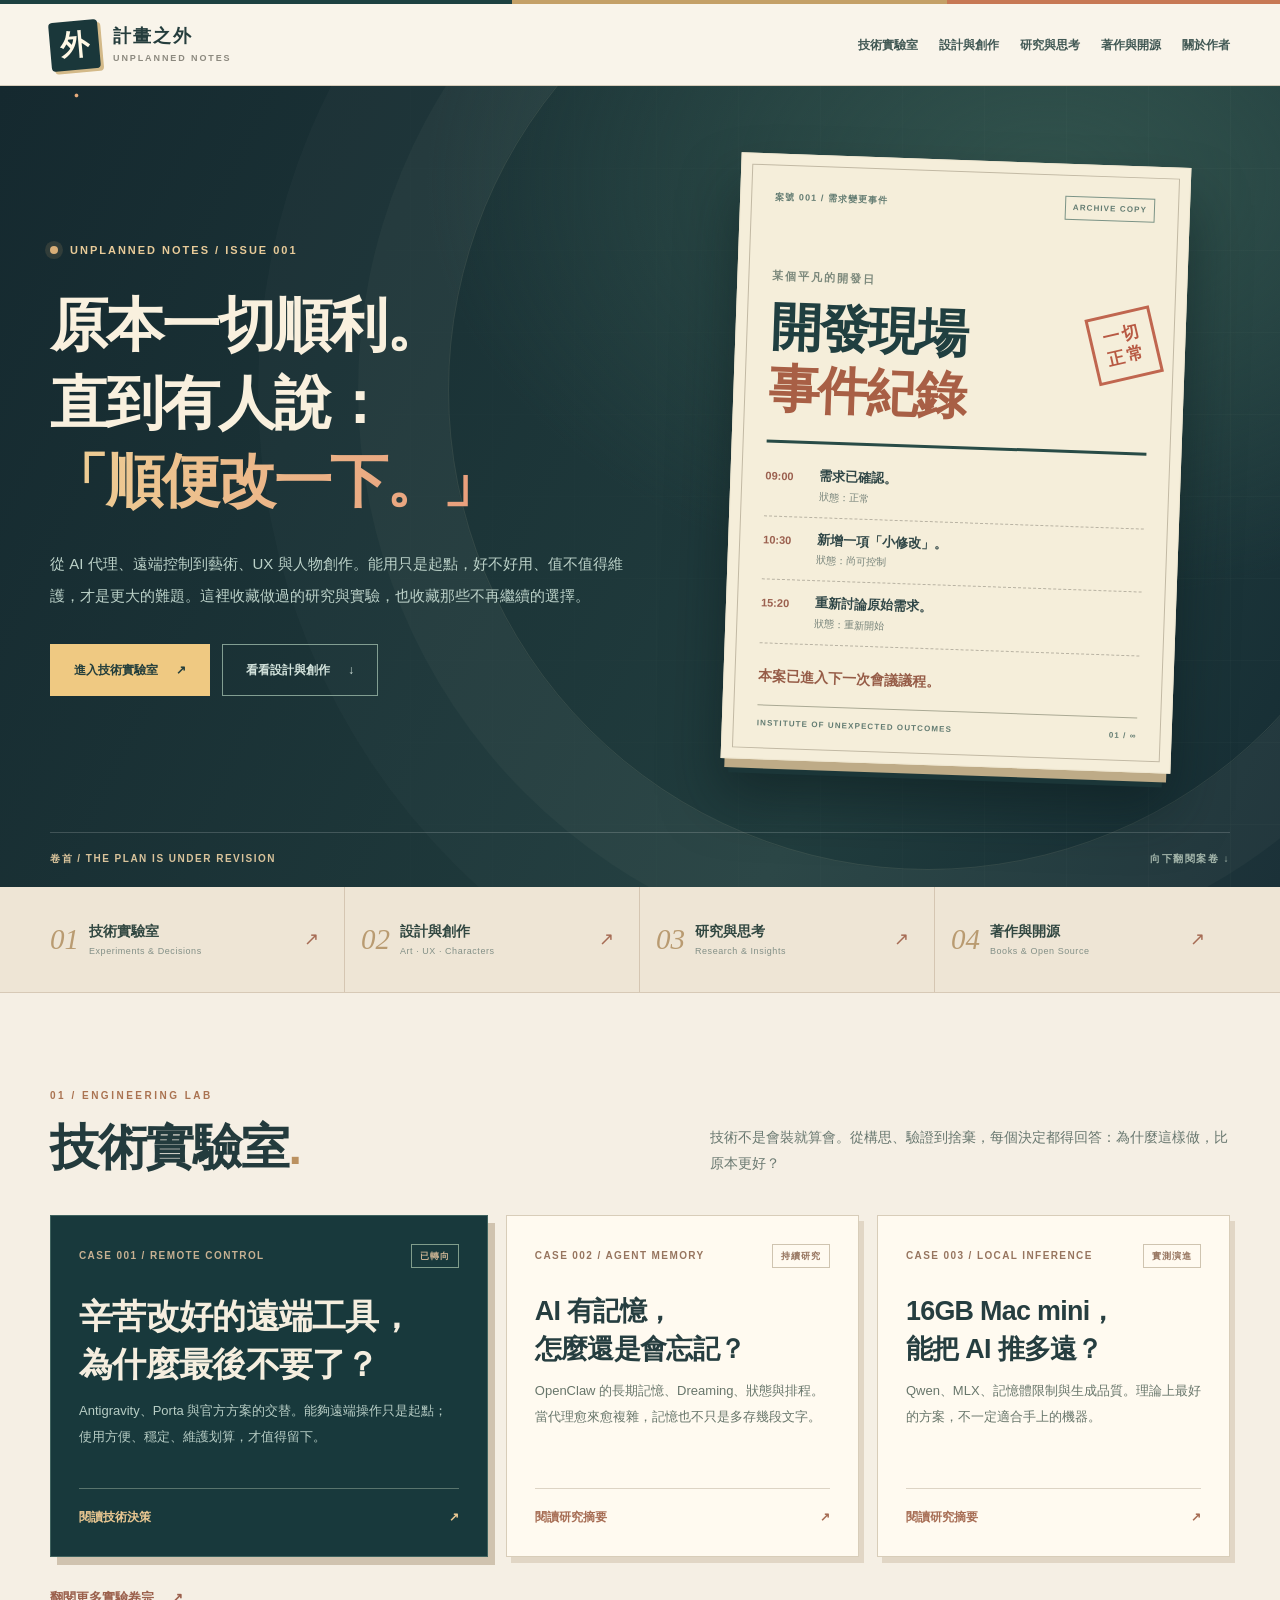
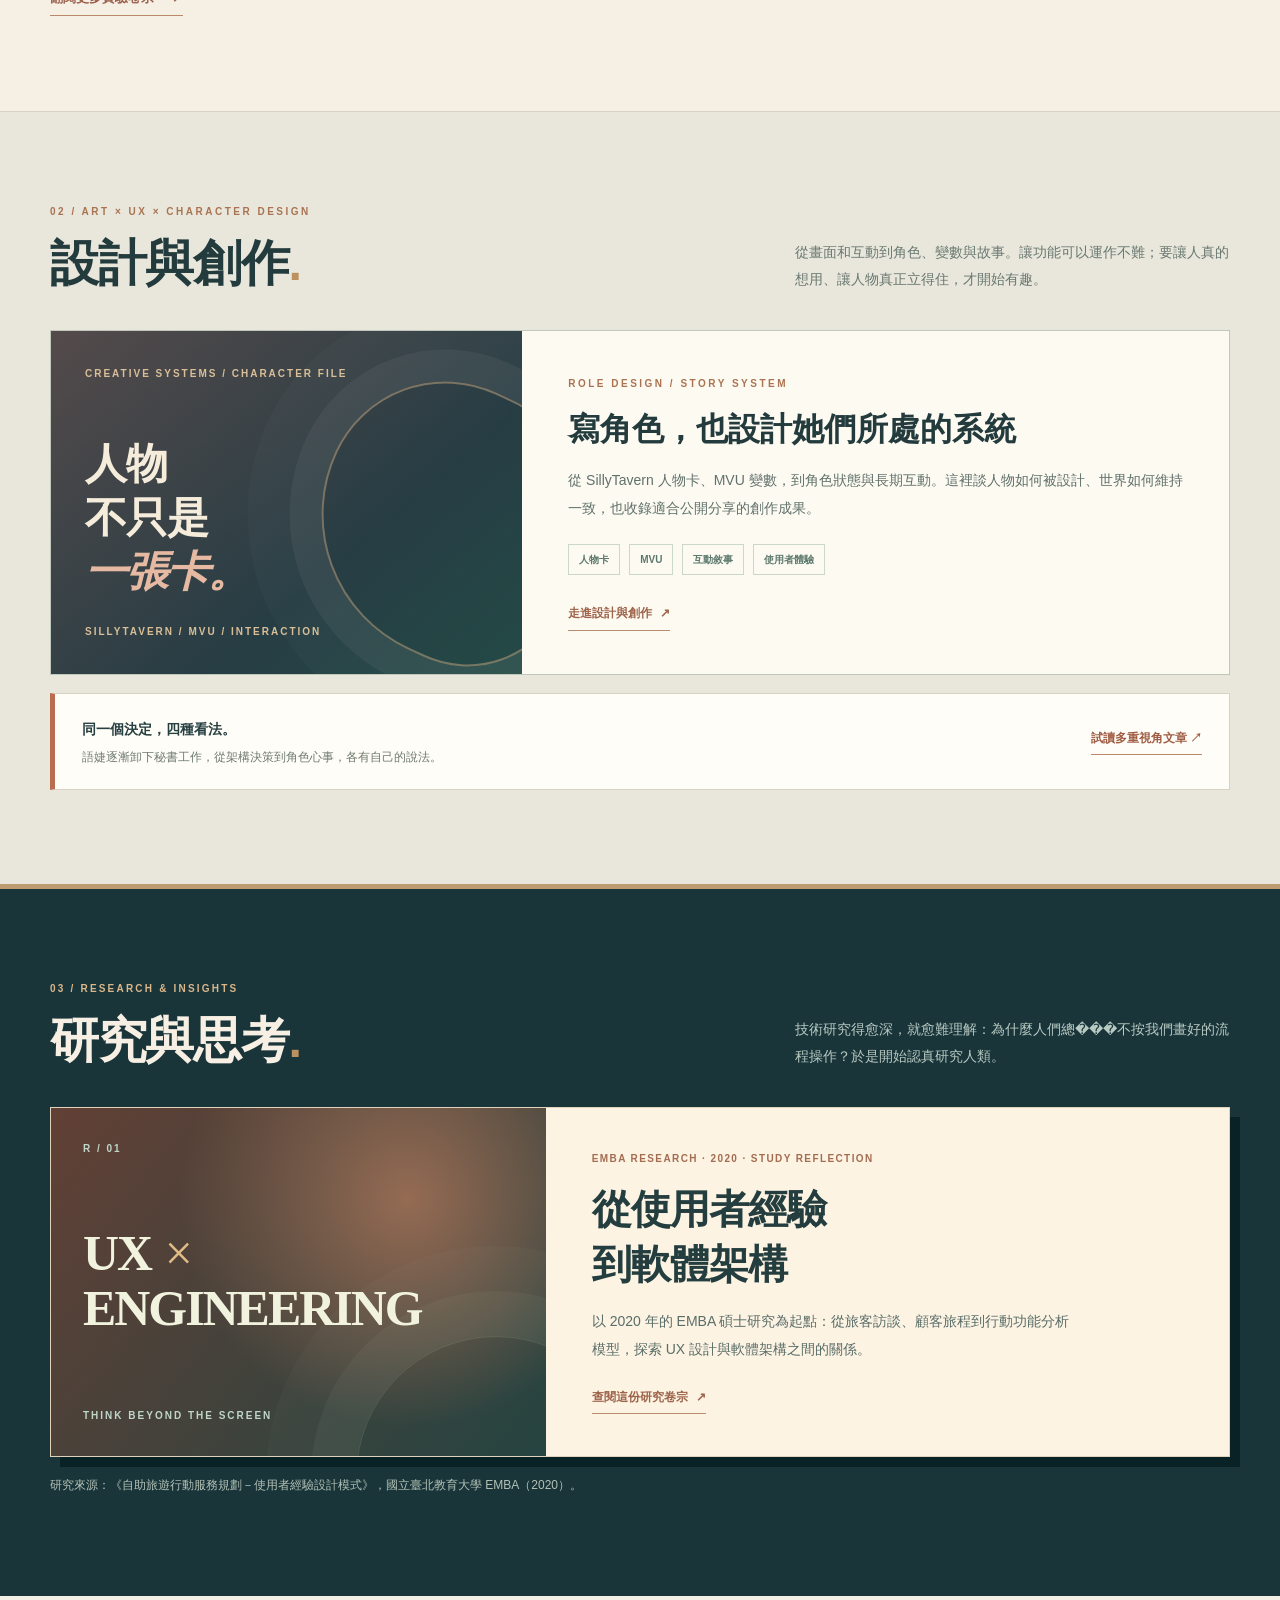
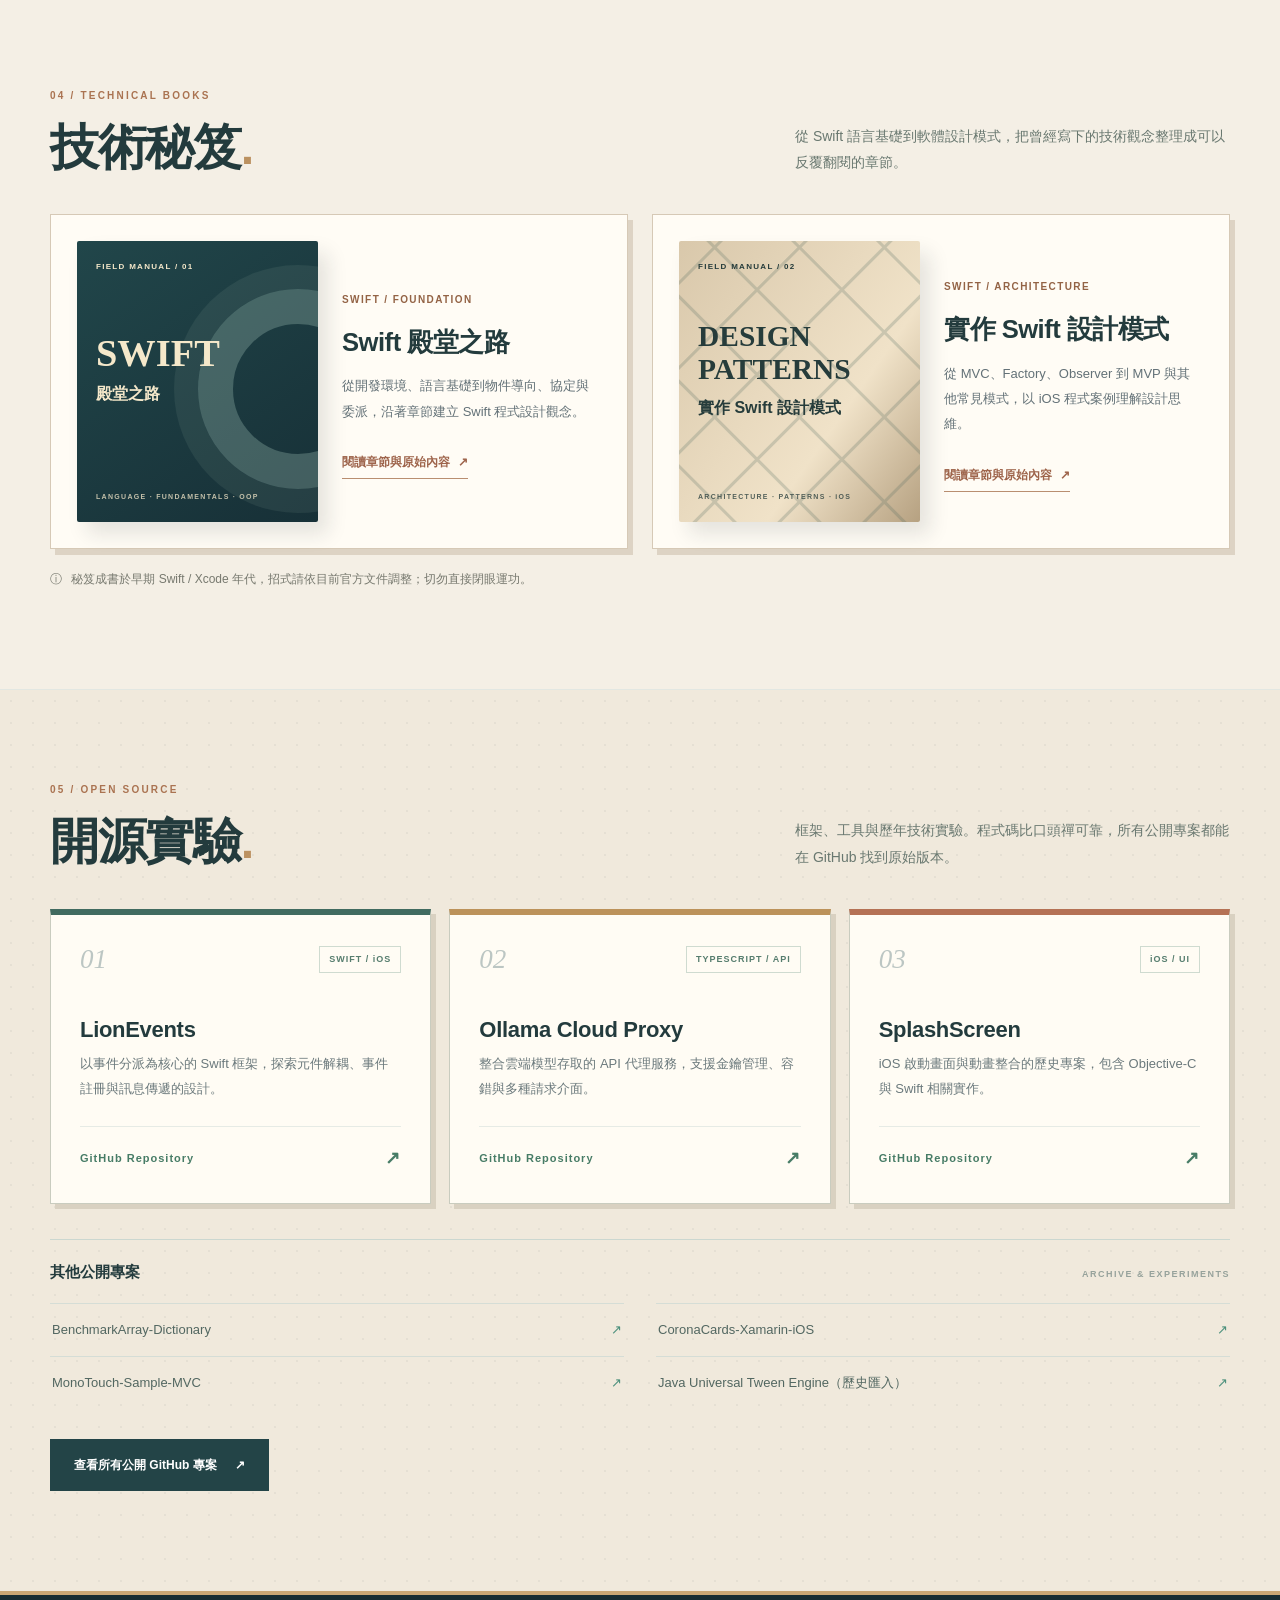
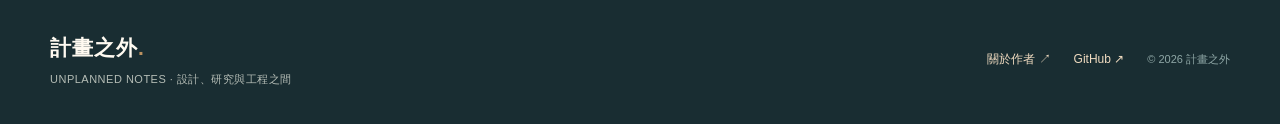
==== commit b482eed9: "feat: add engineering lab, creative design and multi-perspective story" ====
--- a/index.html
+++ b/index.html
@@ -5,10 +5,10 @@
   <meta name="viewport" content="width=device-width, initial-scale=1">
   <meta name="color-scheme" content="light">
   <meta name="theme-color" content="#15262f">
-  <meta name="description" content="計畫之外：關於 Swift、行動應用、使用者經驗設計與開源實驗。原本一切順利，直到有人說「順便改一下」。">
+  <meta name="description" content="計畫之外：技術實驗、設計與創作、使用者經驗研究、Swift 著作與開源作品。每個選擇背後，都有值得追問的理由。">
   <meta property="og:type" content="website">
   <meta property="og:title" content="計畫之外｜Unplanned Notes">
-  <meta property="og:description" content="原本一切順利，直到有人說：順便改一下。技術著作、研究與思考、開源實驗。">
+  <meta property="og:description" content="原本一切順利，直到有人說：順便改一下。技術研究、角色設計、使用者體驗與開源實驗。">
   <meta property="og:url" content="https://apps-dev.tech/">
   <link rel="canonical" href="https://apps-dev.tech/">
   <link rel="icon" type="image/svg+xml" href="/favicon.svg">
@@ -16,7 +16,8 @@
   <link rel="stylesheet" href="/research.css">
   <link rel="stylesheet" href="/site-shell.css">
   <link rel="stylesheet" href="/portal.css">
-  <title>計畫之外｜技術、研究與開源實驗</title>
+  <link rel="stylesheet" href="/editorial.css">
+  <title>計畫之外｜技術實驗、設計與創作</title>
 </head>
 <body class="portal-page">
   <a class="skip-link" href="#main">跳至主要內容</a>
@@ -27,9 +28,10 @@
         <span class="brand-name">計畫之外<small>UNPLANNED NOTES</small></span>
       </a>
       <nav class="site-nav" aria-label="主要導覽">
-        <a href="/#books">技術著作</a>
+        <a href="/#lab">技術實驗室</a>
+        <a href="/#design">設計與創作</a>
         <a href="/#research">研究與思考</a>
-        <a href="/#projects">開源實驗</a>
+        <a href="/#books">著作與開源</a>
         <a href="/about/">關於作者</a>
       </nav>
     </div>
@@ -41,10 +43,10 @@
         <div class="portal-headline">
           <p class="portal-overline"><span class="signal-light"></span> UNPLANNED NOTES / ISSUE 001</p>
           <h1>原本一切順利。<br>直到有人說：<br><em>「順便改一下。」</em></h1>
-          <p class="portal-intro">關於程式、設計、使用者經驗，以及計畫書永遠追不上現實這件事。這裡收錄技術著作、研究筆記和仍在持續進化的開源實驗。</p>
+          <p class="portal-intro">從 AI 代理、遠端控制到藝術、UX 與人物創作。能用只是起點，好不好用、值不值得維護，才是更大的難題。這裡收藏做過的研究與實驗，也收藏那些不再繼續的選擇。</p>
           <div class="hero-actions">
-            <a class="button button-primary" href="#books">翻開技術秘笈 <span aria-hidden="true">↗</span></a>
-            <a class="button button-outline" href="#research">閱讀研究卷宗 <span aria-hidden="true">↓</span></a>
+            <a class="button button-primary" href="#lab">進入技術實驗室 <span aria-hidden="true">↗</span></a>
+            <a class="button button-outline" href="#design">看看設計與創作 <span aria-hidden="true">↓</span></a>
           </div>
         </div>
         <div class="portal-poster" aria-label="計畫書現場：需求迭代紀錄">
@@ -59,23 +61,101 @@
             <li><span>15:20</span><strong>重新討論原始需求。</strong><small>狀態：重新開始</small></li>
           </ol>
           <p class="poster-ending">本案已進入下一次會議議程。</p>
-          <div class="poster-footer"><span>DEPARTMENT OF UNEXPECTED OUTCOMES</span><span>01 / ∞</span></div>
+          <div class="poster-footer"><span>INSTITUTE OF UNEXPECTED OUTCOMES</span><span>01 / ∞</span></div>
         </div>
       </div>
       <div class="container portal-hero-bottom"><span>卷首 / THE PLAN IS UNDER REVISION</span><span>向下翻閱案卷 <span aria-hidden="true">↓</span></span></div>
     </section>
     <section class="portal-index" aria-label="本站內容索引">
       <div class="container portal-index-inner">
-        <a href="#books"><span class="index-number">01</span><span class="index-copy"><strong>技術秘笈</strong><small>Swift &amp; Design Patterns</small></span><span class="index-arrow" aria-hidden="true">↗</span></a>
-        <a href="#research"><span class="index-number">02</span><span class="index-copy"><strong>研究與思考</strong><small>UX &amp; Service Design</small></span><span class="index-arrow" aria-hidden="true">↗</span></a>
-        <a href="#projects"><span class="index-number">03</span><span class="index-copy"><strong>開源實驗</strong><small>Tools &amp; Frameworks</small></span><span class="index-arrow" aria-hidden="true">↗</span></a>
+        <a href="#lab"><span class="index-number">01</span><span class="index-copy"><strong>技術實驗室</strong><small>Experiments &amp; Decisions</small></span><span class="index-arrow" aria-hidden="true">↗</span></a>
+        <a href="#design"><span class="index-number">02</span><span class="index-copy"><strong>設計與創作</strong><small>Art · UX · Characters</small></span><span class="index-arrow" aria-hidden="true">↗</span></a>
+        <a href="#research"><span class="index-number">03</span><span class="index-copy"><strong>研究與思考</strong><small>Research &amp; Insights</small></span><span class="index-arrow" aria-hidden="true">↗</span></a>
+        <a href="#books"><span class="index-number">04</span><span class="index-copy"><strong>著作與開源</strong><small>Books &amp; Open Source</small></span><span class="index-arrow" aria-hidden="true">↗</span></a>
+      </div>
+    </section>
+
+    <section class="section lab-section" id="lab" aria-labelledby="lab-title">
+      <div class="container">
+        <div class="section-heading">
+          <div><p class="section-kicker">01 / ENGINEERING LAB</p><h2 id="lab-title">技術實驗室<span class="period">.</span></h2></div>
+          <p class="section-description">技術不是會裝就算會。從構思、驗證到捨棄，每個決定都得回答：為什麼這樣做，比原本更好？</p>
+        </div>
+        <div class="lab-grid">
+          <article class="lab-card feature">
+            <div class="lab-top"><span>CASE 001 / REMOTE CONTROL</span><span class="lab-tag">已轉向</span></div>
+            <div><h3>辛苦改好的遠端工具，<br>為什麼最後不要了？</h3><p>Antigravity、Porta 與官方方案的交替。能夠遠端操作只是起點；使用方便、穩定、維護划算，才值得留下。</p></div>
+            <a class="case-foot" href="/lab/#porta"><span>閱讀技術決策</span><span aria-hidden="true">↗</span></a>
+          </article>
+          <article class="lab-card">
+            <div class="lab-top"><span>CASE 002 / AGENT MEMORY</span><span class="lab-tag">持續研究</span></div>
+            <div><h3>AI 有記憶，<br>怎麼還是會忘記？</h3><p>OpenClaw 的長期記憶、Dreaming、狀態與排程。當代理愈來愈複雜，記憶也不只是多存幾段文字。</p></div>
+            <a class="case-foot" href="/lab/#memory"><span>閱讀研究摘要</span><span aria-hidden="true">↗</span></a>
+          </article>
+          <article class="lab-card">
+            <div class="lab-top"><span>CASE 003 / LOCAL INFERENCE</span><span class="lab-tag">實測演進</span></div>
+            <div><h3>16GB Mac mini，<br>能把 AI 推多遠？</h3><p>Qwen、MLX、記憶體限制與生成品質。理論上最好的方案，不一定適合手上的機器。</p></div>
+            <a class="case-foot" href="/lab/#qwen"><span>閱讀研究摘要</span><span aria-hidden="true">↗</span></a>
+          </article>
+        </div>
+        <div class="lab-more"><a href="/lab/">翻閱更多實驗卷宗 <span aria-hidden="true">↗</span></a></div>
+      </div>
+    </section>
+
+    <section class="section design-section" id="design" aria-labelledby="design-title">
+      <div class="container">
+        <div class="section-heading">
+          <div><p class="section-kicker">02 / ART × UX × CHARACTER DESIGN</p><h2 id="design-title">設計與創作<span class="period">.</span></h2></div>
+          <p class="section-description">從畫面和互動到角色、變數與故事。讓功能可以運作不難；要讓人真的想用、讓人物真正立得住，才開始有趣。</p>
+        </div>
+        <article class="design-band">
+          <div class="design-cover">
+            <span class="design-label">CREATIVE SYSTEMS / CHARACTER FILE</span>
+            <h3>人物<br>不只是<br><em>一張卡。</em></h3>
+            <span class="design-foot">SILLYTAVERN / MVU / INTERACTION</span>
+          </div>
+          <div class="design-content">
+            <span class="section-kicker">ROLE DESIGN / STORY SYSTEM</span>
+            <h3>寫角色，也設計她們所處的系統</h3>
+            <p>從 SillyTavern 人物卡、MVU 變數，到角色狀態與長期互動。這裡談人物如何被設計、世界如何維持一致，也收錄適合公開分享的創作成果。</p>
+            <div class="design-tags"><span>人物卡</span><span>MVU</span><span>互動敘事</span><span>使用者體驗</span></div>
+            <a class="text-link" href="/design/">走進設計與創作 <span aria-hidden="true">↗</span></a>
+          </div>
+        </article>
+        <div class="perspective-teaser">
+          <div><strong>同一個決定，四種看法。</strong><p>語婕逐漸卸下秘書工作，從架構決策到角色心事，各有自己的說法。</p></div>
+          <a href="/notes/yujie/">試讀多重視角文章 ↗</a>
+        </div>
+      </div>
+    </section>
+
+    <section class="section research-section" id="research" aria-labelledby="research-title">
+      <div class="container">
+        <div class="section-heading">
+          <div><p class="section-kicker">03 / RESEARCH &amp; INSIGHTS</p><h2 id="research-title">研究與思考<span class="period">.</span></h2></div>
+          <p class="section-description">技術研究得愈深，就愈難理解：為什麼人們總���不按我們畫好的流程操作？於是開始認真研究人類。</p>
+        </div>
+        <article class="research-feature">
+          <div class="research-feature-art" aria-hidden="true">
+            <span class="research-feature-mark">R / 01</span>
+            <span class="research-feature-type">UX <i>×</i> ENGINEERING</span>
+            <span class="research-feature-sub">THINK BEYOND THE SCREEN</span>
+          </div>
+          <div class="research-feature-body">
+            <div class="research-feature-tag">EMBA RESEARCH · 2020 · STUDY REFLECTION</div>
+            <h3>從使用者經驗<br>到軟體架構</h3>
+            <p>以 2020 年的 EMBA 碩士研究為起點：從旅客訪談、顧客旅程到行動功能分析模型，探索 UX 設計與軟體架構之間的關係。</p>
+            <a class="text-link" href="/research/">查閱這份研究卷宗 <span aria-hidden="true">↗</span></a>
+          </div>
+        </article>
+        <p class="research-feature-footnote">研究來源：《自助旅遊行動服務規劃－使用者經驗設計模式》，國立臺北教育大學 EMBA（2020）。</p>
       </div>
     </section>
 
     <section class="section books-section" id="books" aria-labelledby="books-title">
       <div class="container">
         <div class="section-heading">
-          <div><p class="section-kicker">01 / TECHNICAL BOOKS</p><h2 id="books-title">技術秘笈<span class="period">.</span></h2></div>
+          <div><p class="section-kicker">04 / TECHNICAL BOOKS</p><h2 id="books-title">技術秘笈<span class="period">.</span></h2></div>
           <p class="section-description">從 Swift 語言基礎到軟體設計模式，把曾經寫下的技術觀念整理成可以反覆翻閱的章節。</p>
         </div>
         <div class="book-grid">
@@ -114,33 +194,10 @@
       </div>
     </section>
 
-    <section class="section research-section" id="research" aria-labelledby="research-title">
-      <div class="container">
-        <div class="section-heading">
-          <div><p class="section-kicker">02 / RESEARCH &amp; INSIGHTS</p><h2 id="research-title">研究與思考<span class="period">.</span></h2></div>
-          <p class="section-description">技術研究得愈深，就愈難理解：為什麼人們總���不按我們畫好的流程操作？於是開始認真研究人類。</p>
-        </div>
-        <article class="research-feature">
-          <div class="research-feature-art" aria-hidden="true">
-            <span class="research-feature-mark">R / 01</span>
-            <span class="research-feature-type">UX <i>×</i> ENGINEERING</span>
-            <span class="research-feature-sub">THINK BEYOND THE SCREEN</span>
-          </div>
-          <div class="research-feature-body">
-            <div class="research-feature-tag">EMBA RESEARCH · 2020 · STUDY REFLECTION</div>
-            <h3>從使用者經驗<br>到軟體架構</h3>
-            <p>以 2020 年的 EMBA 碩士研究為起點：從旅客訪談、顧客旅程到行動功能分析模型，探索 UX 設計與軟體架構之間的關係。</p>
-            <a class="text-link" href="/research/">查閱這份研究卷宗 <span aria-hidden="true">↗</span></a>
-          </div>
-        </article>
-        <p class="research-feature-footnote">研究來源：《自助旅遊行動服務規劃－使用者經驗設計模式》，國立臺北教育大學 EMBA（2020）。</p>
-      </div>
-    </section>
-
     <section class="section projects-section" id="projects" aria-labelledby="projects-title">
       <div class="container">
         <div class="section-heading">
-          <div><p class="section-kicker">03 / OPEN SOURCE</p><h2 id="projects-title">開源實驗<span class="period">.</span></h2></div>
+          <div><p class="section-kicker">05 / OPEN SOURCE</p><h2 id="projects-title">開源實驗<span class="period">.</span></h2></div>
           <p class="section-description">框架、工具與歷年技術實驗。程式碼比口頭禪可靠，所有公開專案都能在 GitHub 找到原始版本。</p>
         </div>
         <div class="project-grid">
--- a/editorial.css
+++ b/editorial.css
@@ -0,0 +1,136 @@
+/* Editorial expansion: technical experiments, design practice, and perspective writing. */
+:root{--exp-ink:#19383b;--exp-paper:#f5efe4;--exp-rust:#b66e54;--exp-gold:#c4a478}
+.site-header .site-nav{gap:21px}
+.site-header .site-nav a{font-size:12px}
+.portal-page .portal-index-inner{grid-template-columns:repeat(4,minmax(0,1fr))}
+.portal-index a{gap:10px}
+.portal-index a+a{padding-left:16px}
+.portal-index .index-copy strong{font-size:14px}
+.portal-index .index-copy small{font-size:9px}
+.index-number{font-size:29px}
+.portal-page .lab-section{background:#f5efe4;padding-block:94px 95px}
+.section-id{color:#aa704f;font-size:11px;letter-spacing:2.2px;font-weight:850}
+.lab-section .section-description{max-width:520px}
+.lab-grid{display:grid;grid-template-columns:1.24fr 1fr 1fr;gap:18px}
+.lab-card{position:relative;display:flex;min-width:0;min-height:342px;flex-direction:column;justify-content:space-between;border:1px solid #d8cdb9;background:#fffaf0;padding:28px;box-shadow:5px 6px 0 #e1d6c5;transition:transform .2s,box-shadow .2s}
+.lab-card:hover{transform:translateY(-4px);box-shadow:9px 12px 0 #e1d6c5}
+.lab-card.feature{background:#18393c;color:#f6efdf;border-color:#3f625e;box-shadow:7px 8px 0 #d0c3af}
+.lab-card.feature:hover{box-shadow:11px 14px 0 #d0c3af}
+.lab-card .lab-top{display:flex;align-items:center;justify-content:space-between;gap:10px;font-size:10px;font-weight:800;letter-spacing:1.4px;color:#97755f}
+.lab-card.feature .lab-top{color:#c7b192}
+.lab-tag{display:inline-flex;align-items:center;gap:7px;padding:5px 8px;border:1px solid #cfc4b0;font-size:9px;line-height:1.35;letter-spacing:1px;white-space:nowrap}
+.lab-card.feature .lab-tag{border-color:#809d8c}
+.lab-card h3{font-size:clamp(23px,2.1vw,31px);line-height:1.42;letter-spacing:-.7px;margin:24px 0 10px;color:#263e40}
+.lab-card.feature h3{color:#f5eedf;font-size:clamp(29px,2.65vw,37px)}
+.lab-card p{font-size:13px;line-height:1.95;color:#68766b;margin:0 0 19px}
+.lab-card.feature p{color:#b7cdc5}
+.lab-card .case-foot{margin-top:auto;border-top:1px solid #ddd4c5;padding-top:18px;color:#a66c53;font-size:12px;font-weight:850;display:flex;justify-content:space-between}
+.lab-card.feature .case-foot{border-color:#59746d;color:#ebc892}
+.lab-more{margin-top:26px}
+.lab-more a{display:inline-flex;align-items:center;gap:18px;border-bottom:1px solid #b9896a;color:#9b604c;padding-bottom:6px;font-size:13px;font-weight:800}
+.portal-page .design-section{background:#e9e7dc;border-top:1px solid #d8d3c5;padding-block:91px 94px}
+.design-band{display:grid;grid-template-columns:minmax(0,.8fr) minmax(0,1.2fr);border:1px solid #bfc8ba;background:#fdfaf2;overflow:hidden}
+.design-cover{min-height:330px;padding:34px;position:relative;overflow:hidden;background:linear-gradient(140deg,#544a4b 0%,#273d44 64%,#234a46);color:#f6eddd;display:flex;flex-direction:column;justify-content:space-between}
+.design-cover:before{content:"";position:absolute;right:-65px;top:55px;width:270px;aspect-ratio:1;border:2px solid #d6b08775;border-radius:48% 52% 41% 59%;transform:rotate(25deg);box-shadow:0 0 0 32px #f6ede80d,0 0 0 74px #f6ede805}
+.design-cover .design-label,.design-cover .design-foot{position:relative;z-index:1;font-size:10px;font-weight:800;letter-spacing:2px;color:#d9bf98}
+.design-cover h3{position:relative;z-index:1;font-size:clamp(30px,3.3vw,46px);letter-spacing:-1px;line-height:1.28;margin:55px 0 24px;color:#f5ecdb}
+.design-cover h3 em{font-family:Georgia,serif;color:#e5b9a2;font-style:italic}
+.design-content{padding:40px 46px;display:flex;flex-direction:column;align-items:flex-start;justify-content:center}
+.design-content h3{font-size:clamp(26px,2.5vw,34px);line-height:1.45;margin:14px 0}
+.design-content p{color:#60716b;font-size:14px;line-height:2;margin:0 0 22px}
+.design-tags{display:flex;gap:9px;flex-wrap:wrap;margin-bottom:24px}
+.design-tags span{color:#5d796d;border:1px solid #cbd7c9;font-size:10px;padding:6px 10px;font-weight:750}
+.design-content .text-link{margin-top:4px}
+.perspective-teaser{display:flex;gap:22px;justify-content:space-between;align-items:center;background:#fffdf7;border-left:5px solid #b86d50;padding:21px 27px;margin-top:18px;border-top:1px solid #d9d1c1;border-right:1px solid #d9d1c1;border-bottom:1px solid #d9d1c1}
+.perspective-teaser strong{font-size:14px;color:#263f41}
+.perspective-teaser p{font-size:12px;color:#6f7b70;margin:5px 0 0}
+.perspective-teaser a{flex-shrink:0;color:#a05d44;font-size:12px;font-weight:800;border-bottom:1px solid #b9896a;padding-bottom:5px}
+.portal-page .books-section .section-kicker,.portal-page .research-section .section-kicker,.portal-page .projects-section .section-kicker{letter-spacing:2.2px}
+.editorial-page{background:#f5efe4}
+.editorial-cover{padding-block:60px 65px;background:radial-gradient(circle at 92% 6%,#45645a 0,transparent 45%),#19383c;color:#f9f0df;position:relative;overflow:hidden}
+.editorial-cover:after{content:"";position:absolute;width:550px;aspect-ratio:1;right:-200px;top:-260px;border:1px solid #f7eccc2e;border-radius:50%;box-shadow:0 0 0 70px #f7eccc08,0 0 0 145px #f7eccc04;pointer-events:none}
+.editorial-cover .container{position:relative;z-index:1}
+.editorial-back{display:inline-block;color:#d9bf91;font-size:12px;margin-bottom:35px}
+.editorial-back:hover{color:#fff}
+.editorial-overline{font-size:10px;letter-spacing:2.5px;font-weight:900;color:#dfbf8c}
+.editorial-cover h1{font-size:clamp(38px,5vw,67px);letter-spacing:-2px;line-height:1.29;margin:20px 0}
+.editorial-cover h1 span{color:#f0c38e}
+.editorial-lead{max-width:740px;font-size:16px;line-height:2.0;color:#c3d3cb}
+.editorial-meta{display:flex;gap:12px;flex-wrap:wrap;margin-top:26px}
+.editorial-meta span{border:1px solid #627e72;padding:6px 10px;font-size:10px;color:#c5d3c8}
+.editorial-container{padding-block:55px 95px}
+.editorial-intro{font-size:17px;line-height:2.05;color:#3d5652;max-width:820px;margin:0 0 37px}
+.editorial-heading{font-size:clamp(24px,2.7vw,36px);letter-spacing:-.65px;margin:40px 0 19px;color:#2b4545}
+.editorial-list{display:grid;gap:18px}
+.editorial-case{background:#fffcf4;border:1px solid #dcd2c0;display:grid;grid-template-columns:215px minmax(0,1fr);min-height:230px;box-shadow:4px 5px 0 #e0d4bf;scroll-margin-top:40px}
+.editorial-case .case-side{padding:27px;background:#e8e8da;border-right:1px solid #d4cfbd;display:flex;flex-direction:column;justify-content:space-between;gap:16px}
+.case-side .case-id{font:italic 31px Georgia,serif;color:#b28a62}
+.case-side .case-status{font-size:10px;letter-spacing:1px;font-weight:800;color:#6f7368}
+.case-side .case-domain{font-size:10px;line-height:1.8;color:#637c72;font-weight:800;letter-spacing:.65px}
+.editorial-case .case-detail{padding:25px 34px}
+.case-detail h2,.case-detail h3{font-size:24px;line-height:1.5;margin:0 0 13px;letter-spacing:-.4px}
+.case-detail p{font-size:14px;line-height:2.05;color:#566d67;margin:0 0 17px}
+.case-detail p:last-child{margin-bottom:0}
+.case-detail strong{color:#2c4e48}
+.case-detail .case-question{font-family:"Noto Serif TC","Songti TC",serif;font-size:16px;font-weight:750;color:#9c684d}
+.editorial-context{background:#e9ecdf;padding:24px 28px;margin-top:28px;border-left:4px solid #4b7564}
+.editorial-context p{font-size:14px;line-height:1.95;color:#4d655e;margin:0}
+.editorial-context strong{color:#294944}
+.editorial-note{font-size:12px;line-height:1.85;color:#808d83}
+.design-principles{display:grid;grid-template-columns:repeat(3,minmax(0,1fr));gap:18px;margin-block:30px 50px}
+.design-principle{min-height:238px;background:#fffdf7;border:1px solid #ded5c5;padding:25px;display:flex;flex-direction:column;justify-content:space-between;box-shadow:3px 5px 0 #e1d7c6}
+.design-principle .n{font:italic 36px Georgia,serif;color:#b08a62}
+.design-principle h3{font-size:21px;line-height:1.45;margin:13px 0 8px}
+.design-principle p{font-size:13px;line-height:1.85;color:#66786d;margin:0}
+.perspective-frame{background:#e3e4d6;border:1px solid #bdc6b7;padding:29px;margin:30px 0}
+.perspective-heading{display:flex;justify-content:space-between;gap:15px;align-items:center;margin-bottom:22px}
+.perspective-heading strong{font-size:12px;letter-spacing:1.5px;color:#6b7b6f}
+.perspective-heading span{font-size:11px;color:#8d7964}
+.perspective-tabs{display:flex;flex-wrap:wrap;gap:9px;margin-bottom:18px}
+.perspective-tab{background:#f9f3e7;border:1px solid #c7bdab;color:#526b60;cursor:pointer;padding:10px 17px;font-size:12px;font-weight:800;font-family:inherit}
+.perspective-tab:hover{border-color:#54766b}
+.perspective-tab[aria-selected="true"]{background:#1a3c3e;color:#fff7e9;border-color:#1a3c3e}
+.perspective-panel{background:#fffdf7;border:1px solid #cfc6b2;padding:32px 35px;min-height:250px}
+.perspective-panel[hidden]{display:none}
+.perspective-panel h2{font-size:25px;margin:0 0 16px}
+.perspective-panel .voice{font-size:11px;font-weight:800;letter-spacing:1.6px;color:#a87659;margin:0 0 14px}
+.perspective-panel p{font-size:16px;line-height:2.05;color:#465e58;margin:0 0 14px}
+.perspective-panel p:last-child{margin-bottom:0}
+@media(max-width:1000px){
+ .lab-grid{grid-template-columns:repeat(2,minmax(0,1fr))}
+ .lab-card.feature{grid-column:span 2;min-height:260px}
+ .portal-page .portal-index-inner{grid-template-columns:repeat(2,minmax(0,1fr))}
+ .portal-index a:nth-child(2){border-right:0}
+ .portal-index a:nth-child(3),.portal-index a:nth-child(4){border-top:1px solid #d5c6b2}
+ .design-band{grid-template-columns:1fr 1fr}
+ .design-content{padding:28px}
+ .site-header .site-nav{gap:12px}
+}
+@media(max-width:760px){
+ .portal-page .lab-section,.portal-page .design-section{padding-block:65px 73px}
+ .lab-grid{grid-template-columns:1fr}
+ .lab-card.feature{grid-column:auto}
+ .lab-card{min-height:255px;padding:24px}
+ .design-band{grid-template-columns:1fr}
+ .design-cover{min-height:255px}
+ .design-content{padding:27px}
+ .perspective-teaser{align-items:flex-start;flex-direction:column}
+ .editorial-case{grid-template-columns:1fr}
+ .editorial-case .case-side{flex-direction:row;align-items:center}
+ .editorial-case .case-detail{padding:24px}
+ .editorial-cover{padding-block:43px 50px}
+ .editorial-container{padding-block:38px 65px}
+ .design-principles{grid-template-columns:1fr}
+ .design-principle{min-height:170px}
+ .perspective-frame{padding:16px}
+ .perspective-panel{padding:24px 21px}
+}
+@media(max-width:470px){
+ .portal-page .portal-index-inner{grid-template-columns:1fr}
+ .portal-index a:nth-child(n){border-right:0;border-top:0;border-bottom:1px solid #d5c6b2;padding:16px 0}
+ .portal-index a:last-child{border-bottom:0}
+ .index-copy strong{font-size:15px}
+ .editorial-cover h1{font-size:38px}
+ .editorial-lead{font-size:15px}
+ .perspective-panel p{font-size:15px}
+}
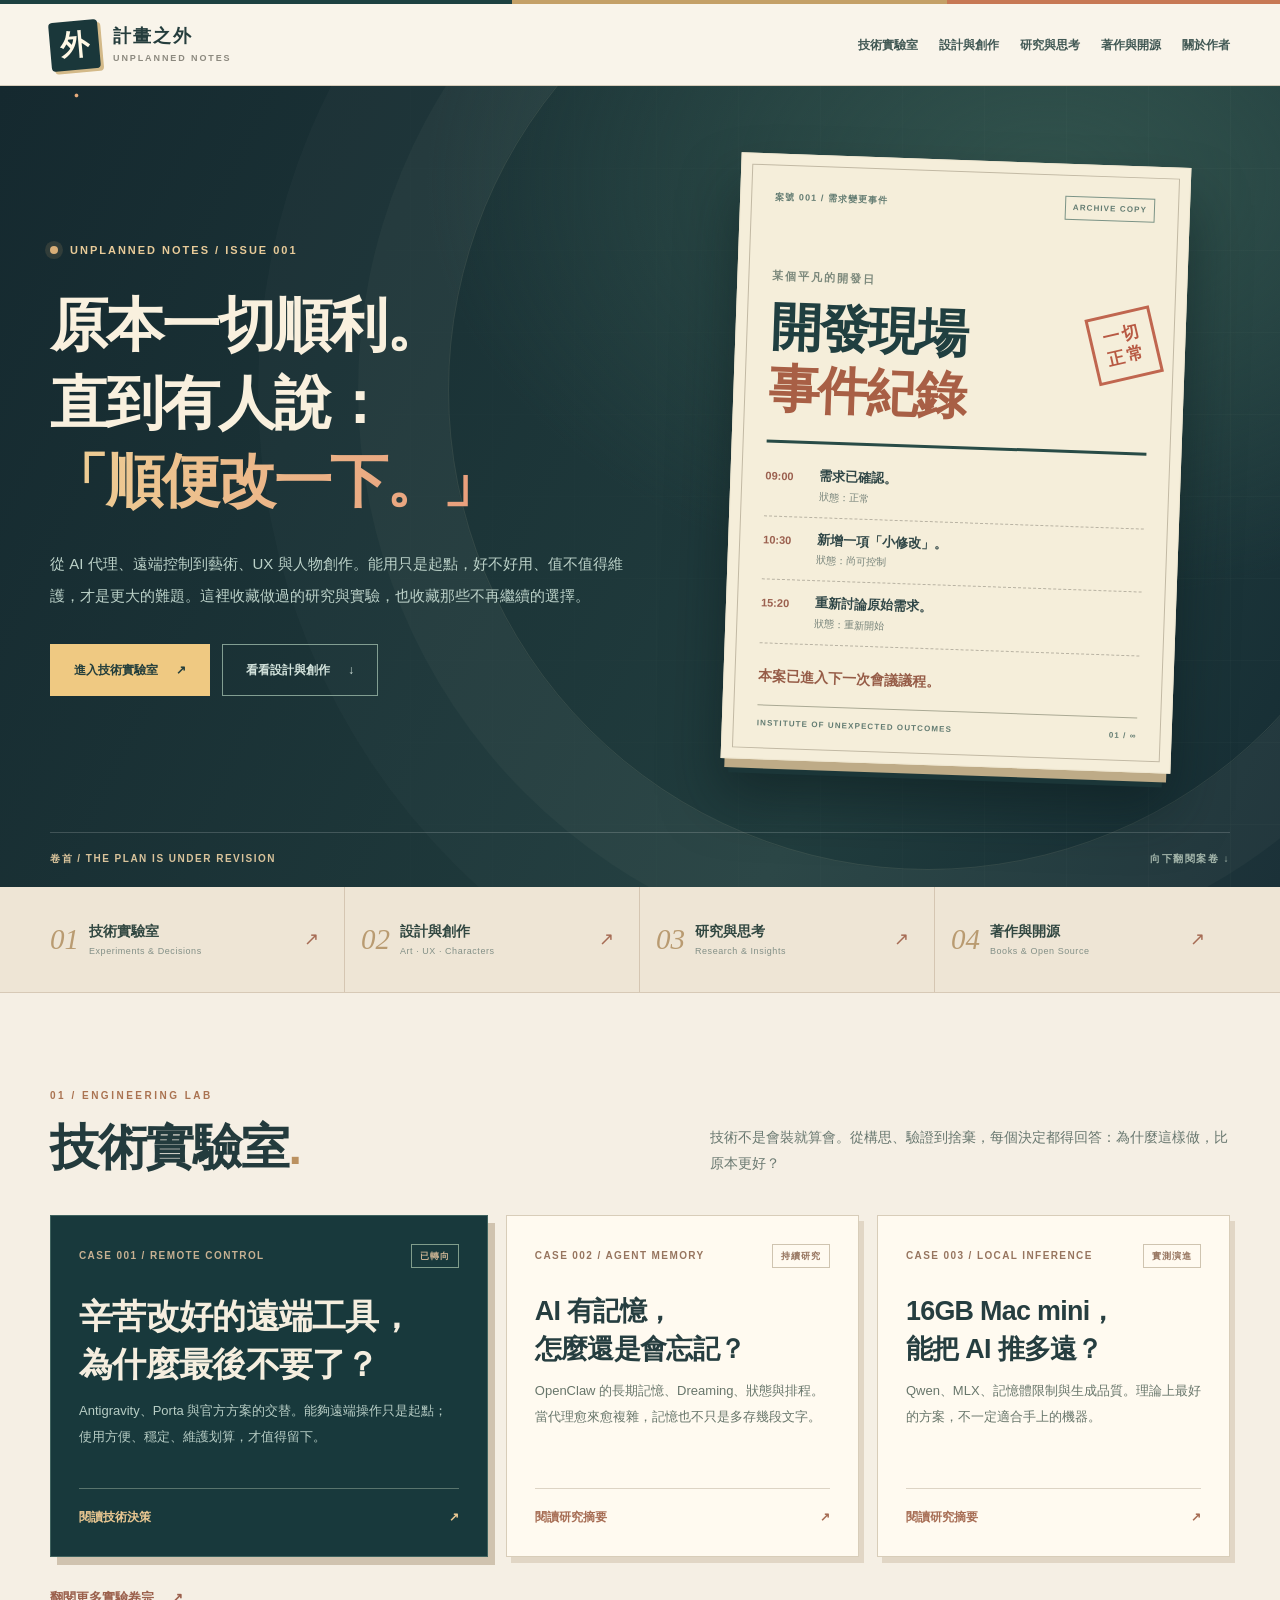
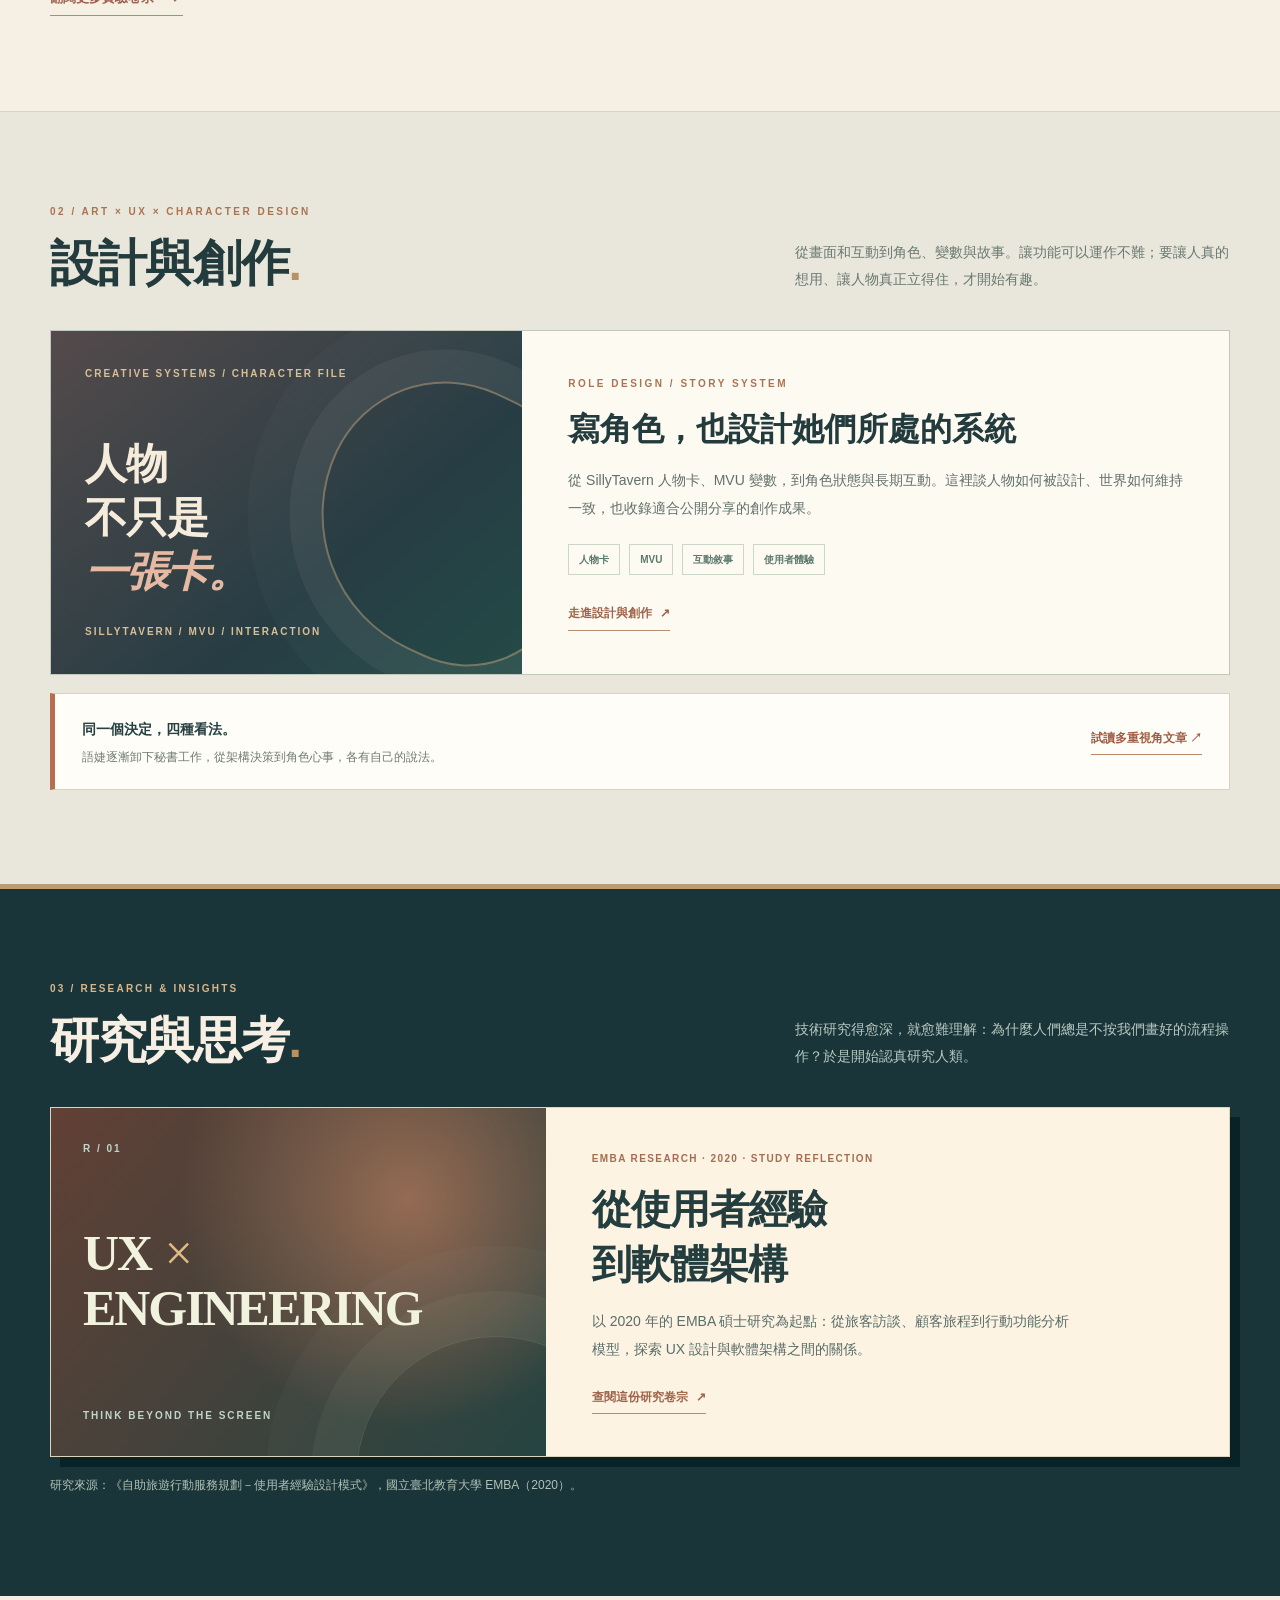
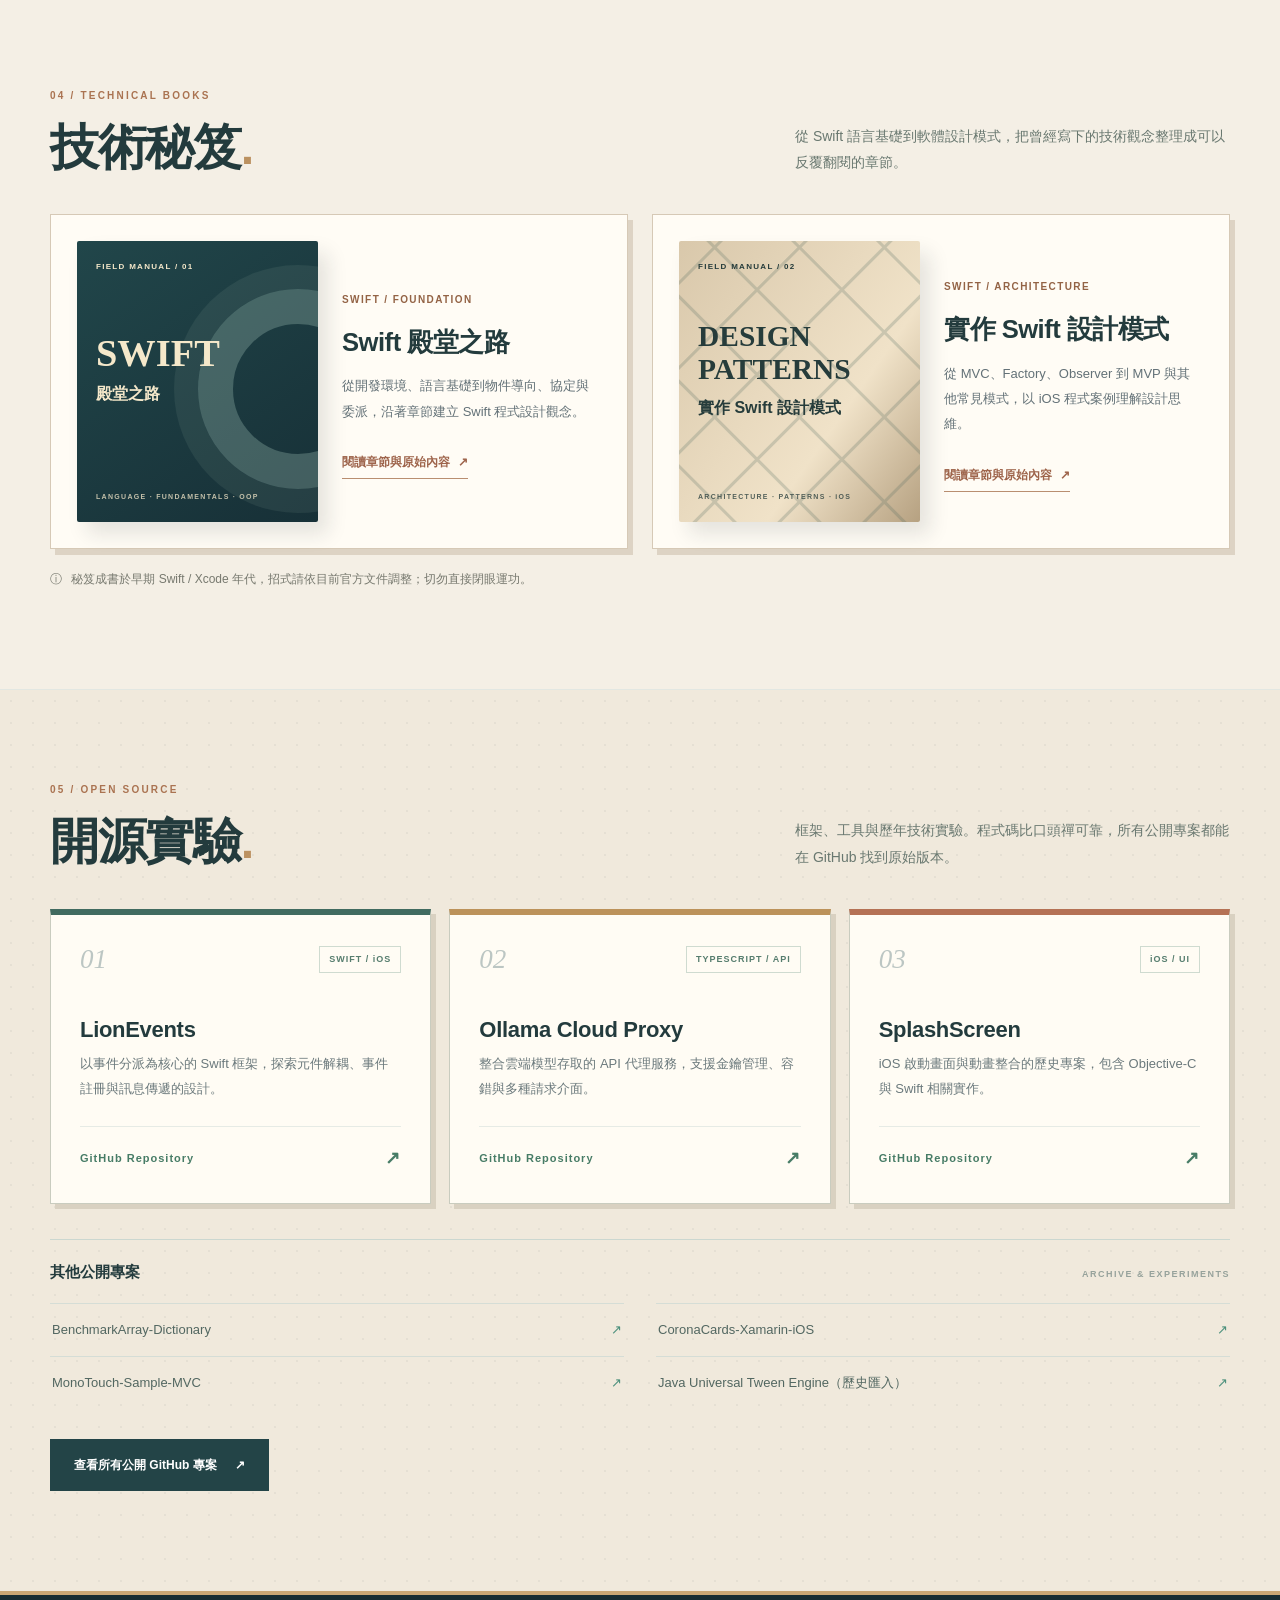
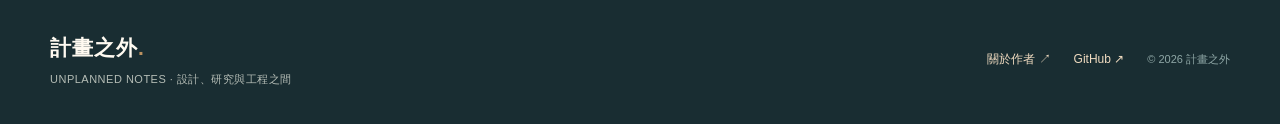
==== commit 73eb7956: "fix: restore garbled Chinese characters on public pages" ====
--- a/index.html
+++ b/index.html
@@ -133,7 +133,7 @@
       <div class="container">
         <div class="section-heading">
           <div><p class="section-kicker">03 / RESEARCH &amp; INSIGHTS</p><h2 id="research-title">研究與思考<span class="period">.</span></h2></div>
-          <p class="section-description">技術研究得愈深，就愈難理解：為什麼人們總���不按我們畫好的流程操作？於是開始認真研究人類。</p>
+          <p class="section-description">技術研究得愈深，就愈難理解：為什麼人們總是不按我們畫好的流程操作？於是開始認真研究人類。</p>
         </div>
         <article class="research-feature">
           <div class="research-feature-art" aria-hidden="true">
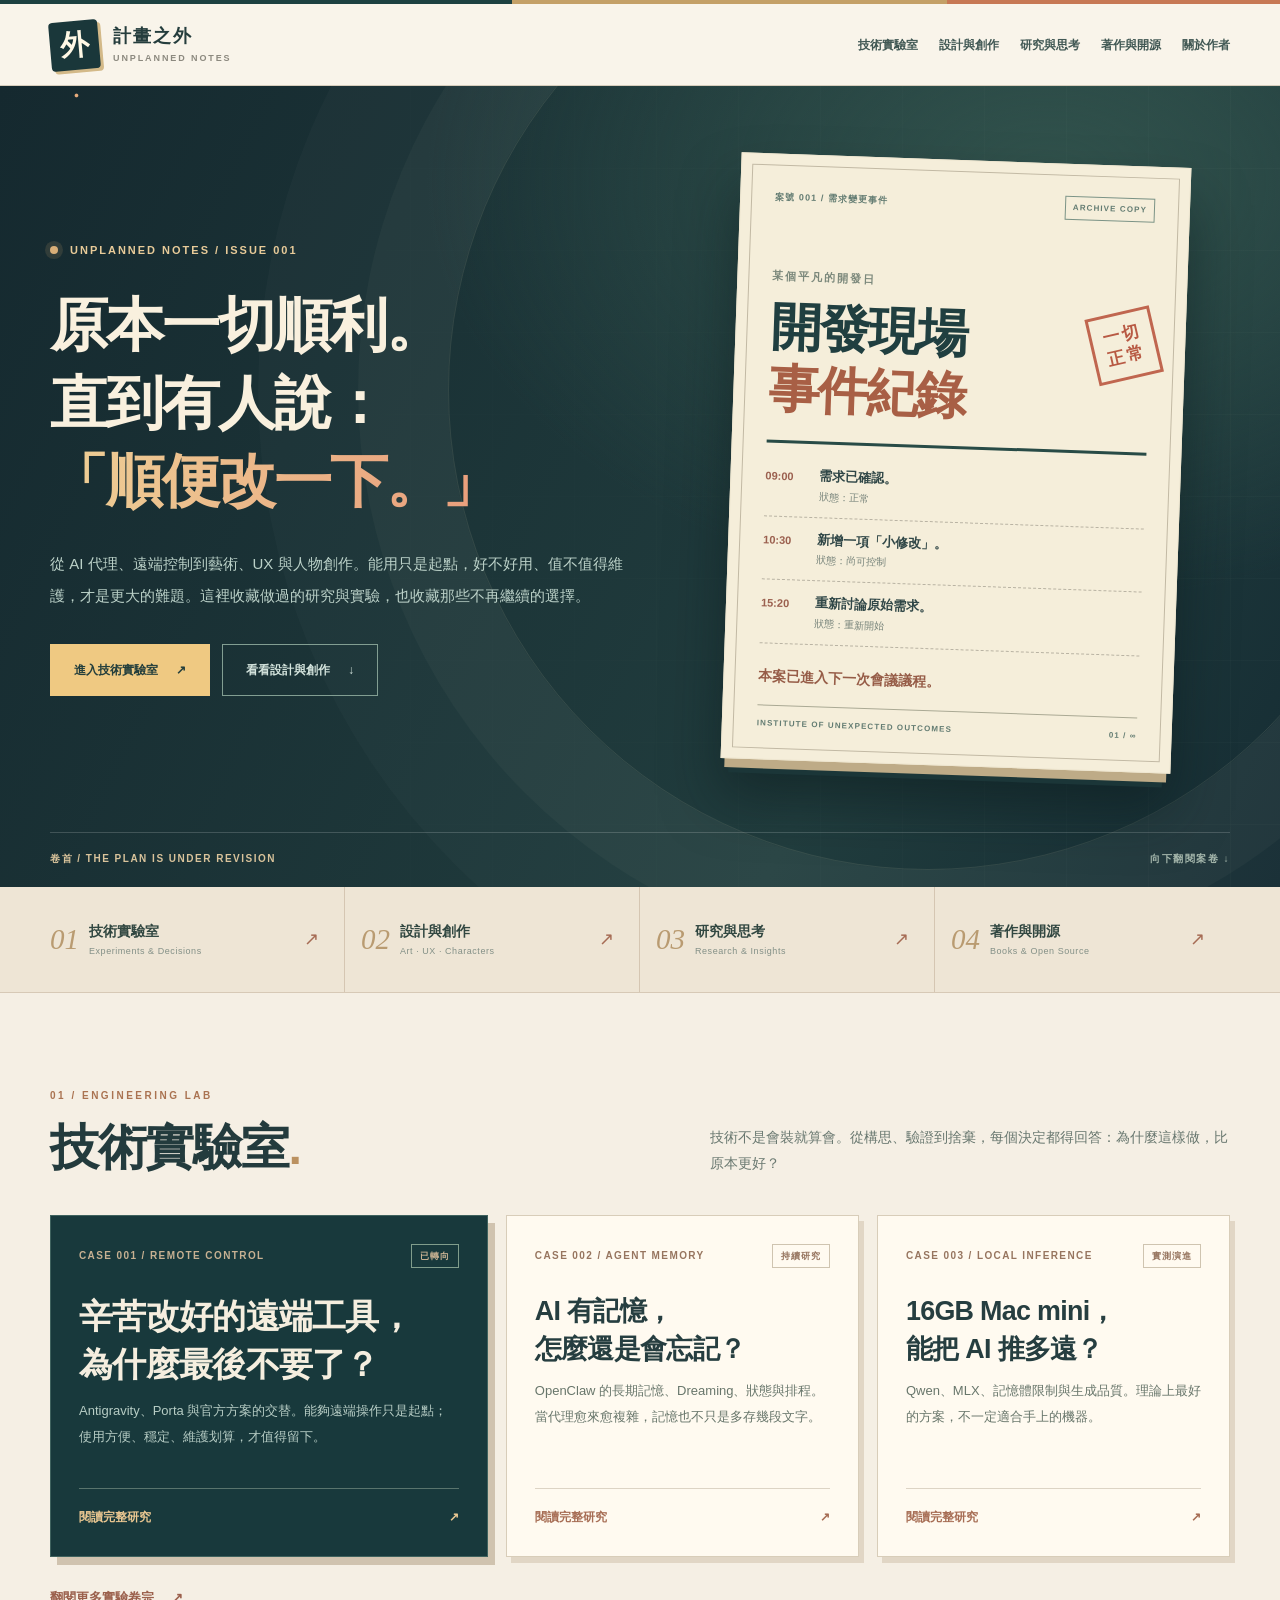
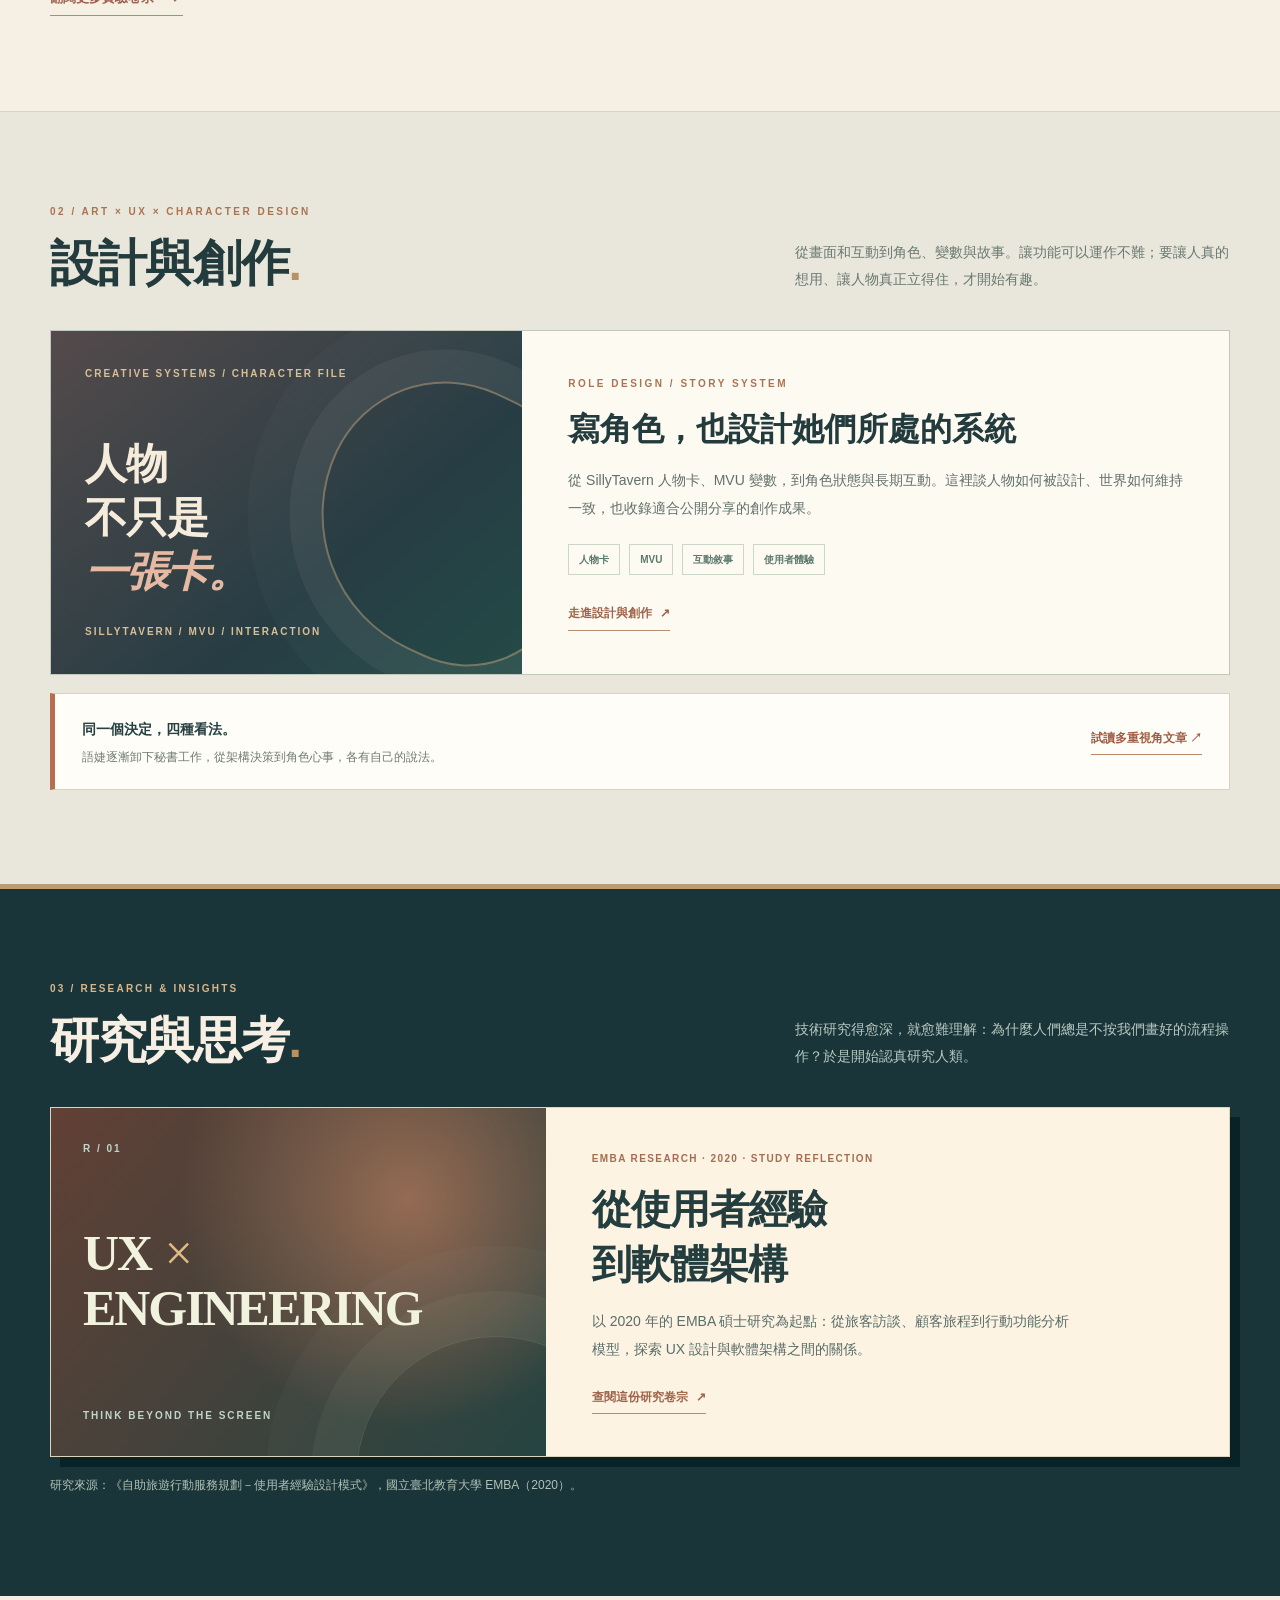
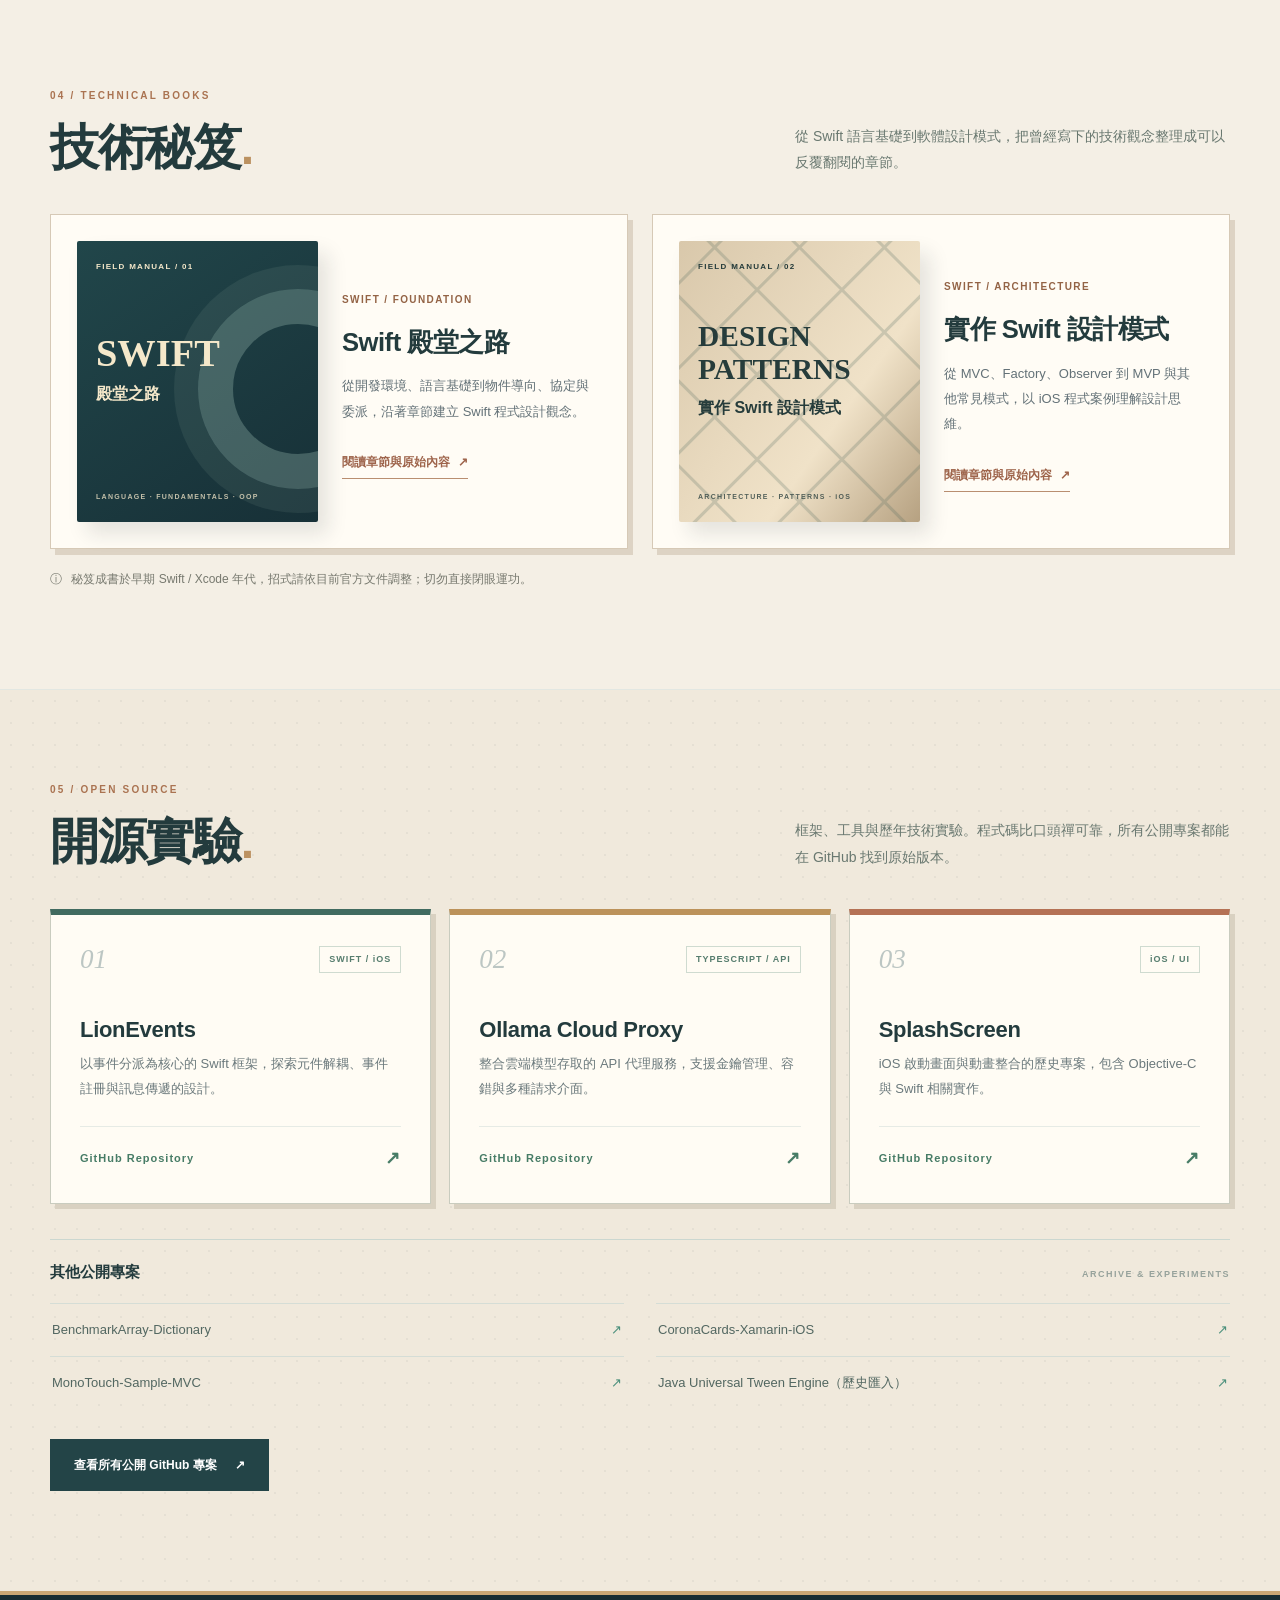
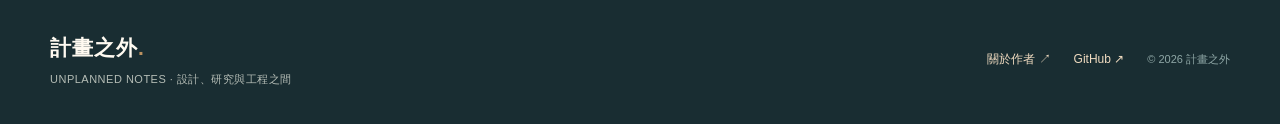
==== commit 9fd01a4a: "feat: publish five full-length engineering lab case studies" ====
--- a/index.html
+++ b/index.html
@@ -85,17 +85,17 @@
           <article class="lab-card feature">
             <div class="lab-top"><span>CASE 001 / REMOTE CONTROL</span><span class="lab-tag">已轉向</span></div>
             <div><h3>辛苦改好的遠端工具，<br>為什麼最後不要了？</h3><p>Antigravity、Porta 與官方方案的交替。能夠遠端操作只是起點；使用方便、穩定、維護划算，才值得留下。</p></div>
-            <a class="case-foot" href="/lab/#porta"><span>閱讀技術決策</span><span aria-hidden="true">↗</span></a>
+            <a class="case-foot" href="/lab/porta/"><span>閱讀完整研究</span><span aria-hidden="true">↗</span></a>
           </article>
           <article class="lab-card">
             <div class="lab-top"><span>CASE 002 / AGENT MEMORY</span><span class="lab-tag">持續研究</span></div>
             <div><h3>AI 有記憶，<br>怎麼還是會忘記？</h3><p>OpenClaw 的長期記憶、Dreaming、狀態與排程。當代理愈來愈複雜，記憶也不只是多存幾段文字。</p></div>
-            <a class="case-foot" href="/lab/#memory"><span>閱讀研究摘要</span><span aria-hidden="true">↗</span></a>
+            <a class="case-foot" href="/lab/memory/"><span>閱讀完整研究</span><span aria-hidden="true">↗</span></a>
           </article>
           <article class="lab-card">
             <div class="lab-top"><span>CASE 003 / LOCAL INFERENCE</span><span class="lab-tag">實測演進</span></div>
             <div><h3>16GB Mac mini，<br>能把 AI 推多遠？</h3><p>Qwen、MLX、記憶體限制與生成品質。理論上最好的方案，不一定適合手上的機器。</p></div>
-            <a class="case-foot" href="/lab/#qwen"><span>閱讀研究摘要</span><span aria-hidden="true">↗</span></a>
+            <a class="case-foot" href="/lab/qwen/"><span>閱讀完整研究</span><span aria-hidden="true">↗</span></a>
           </article>
         </div>
         <div class="lab-more"><a href="/lab/">翻閱更多實驗卷宗 <span aria-hidden="true">↗</span></a></div>
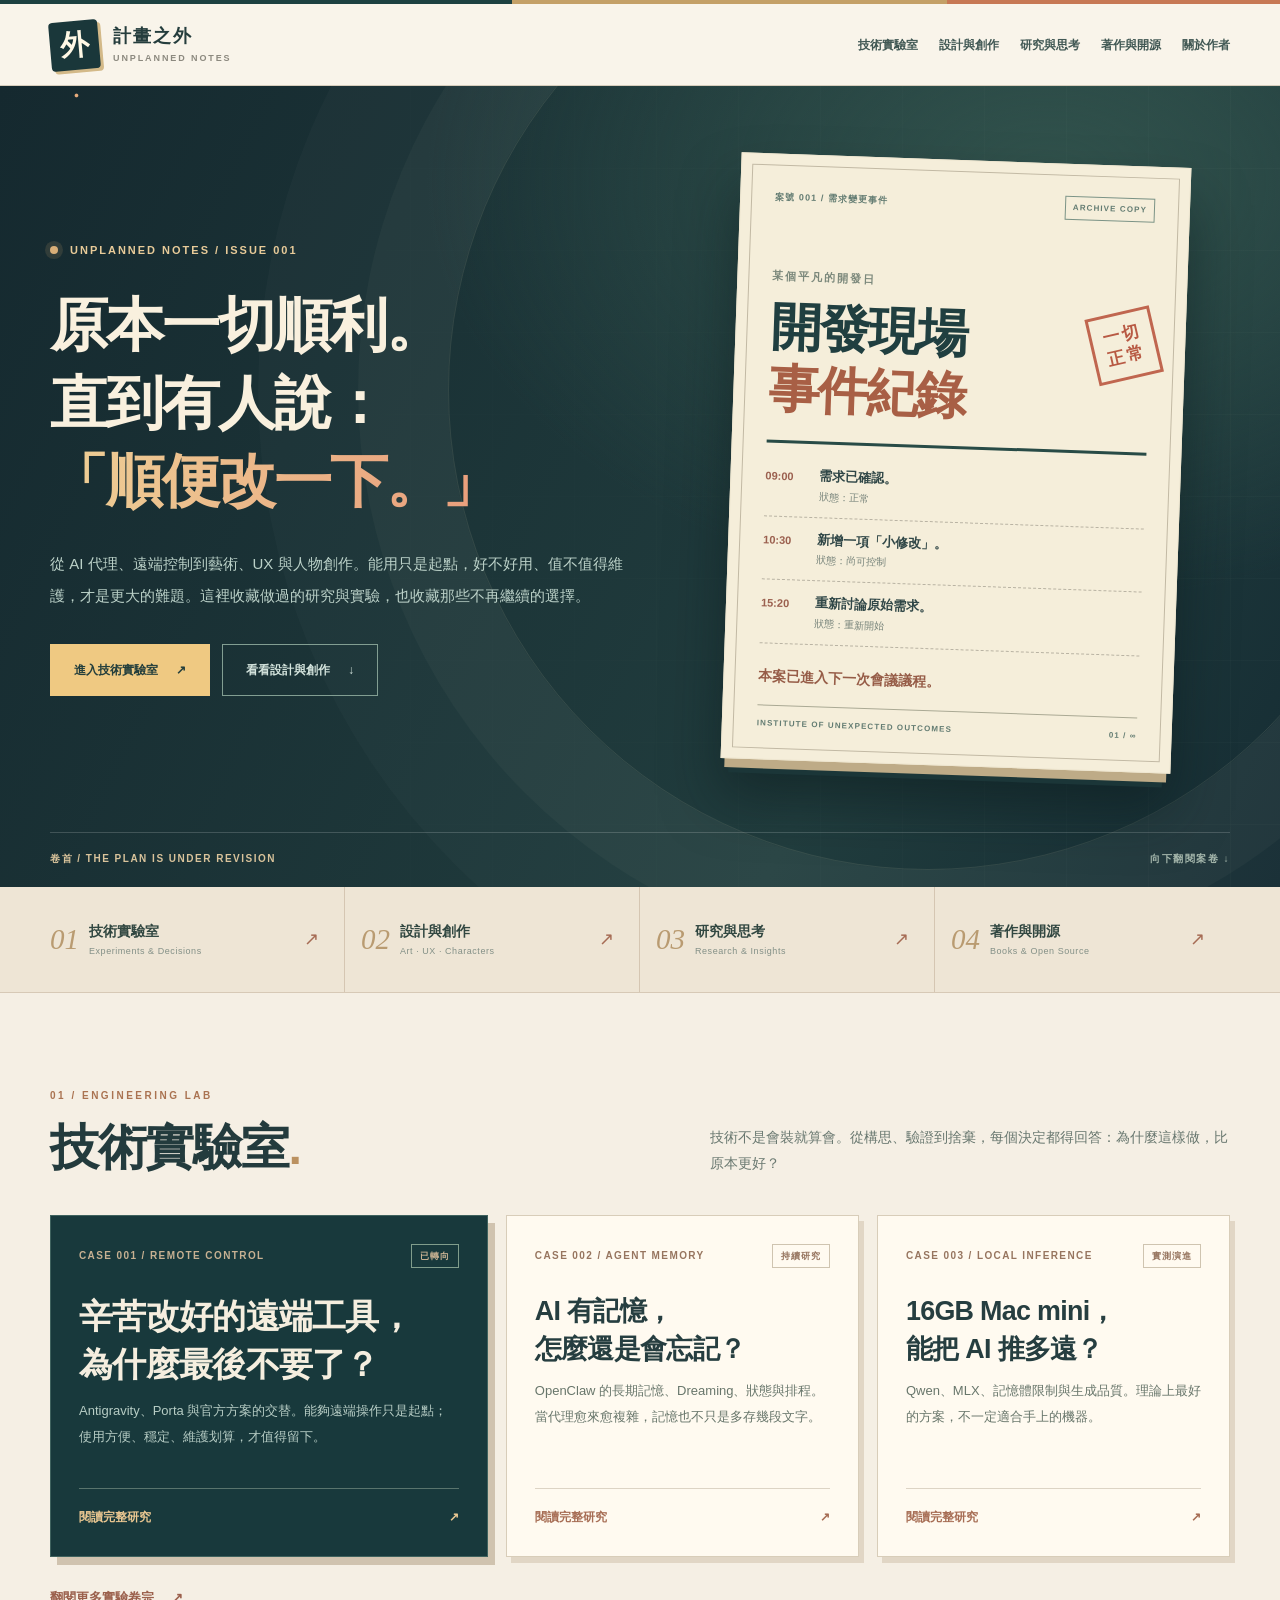
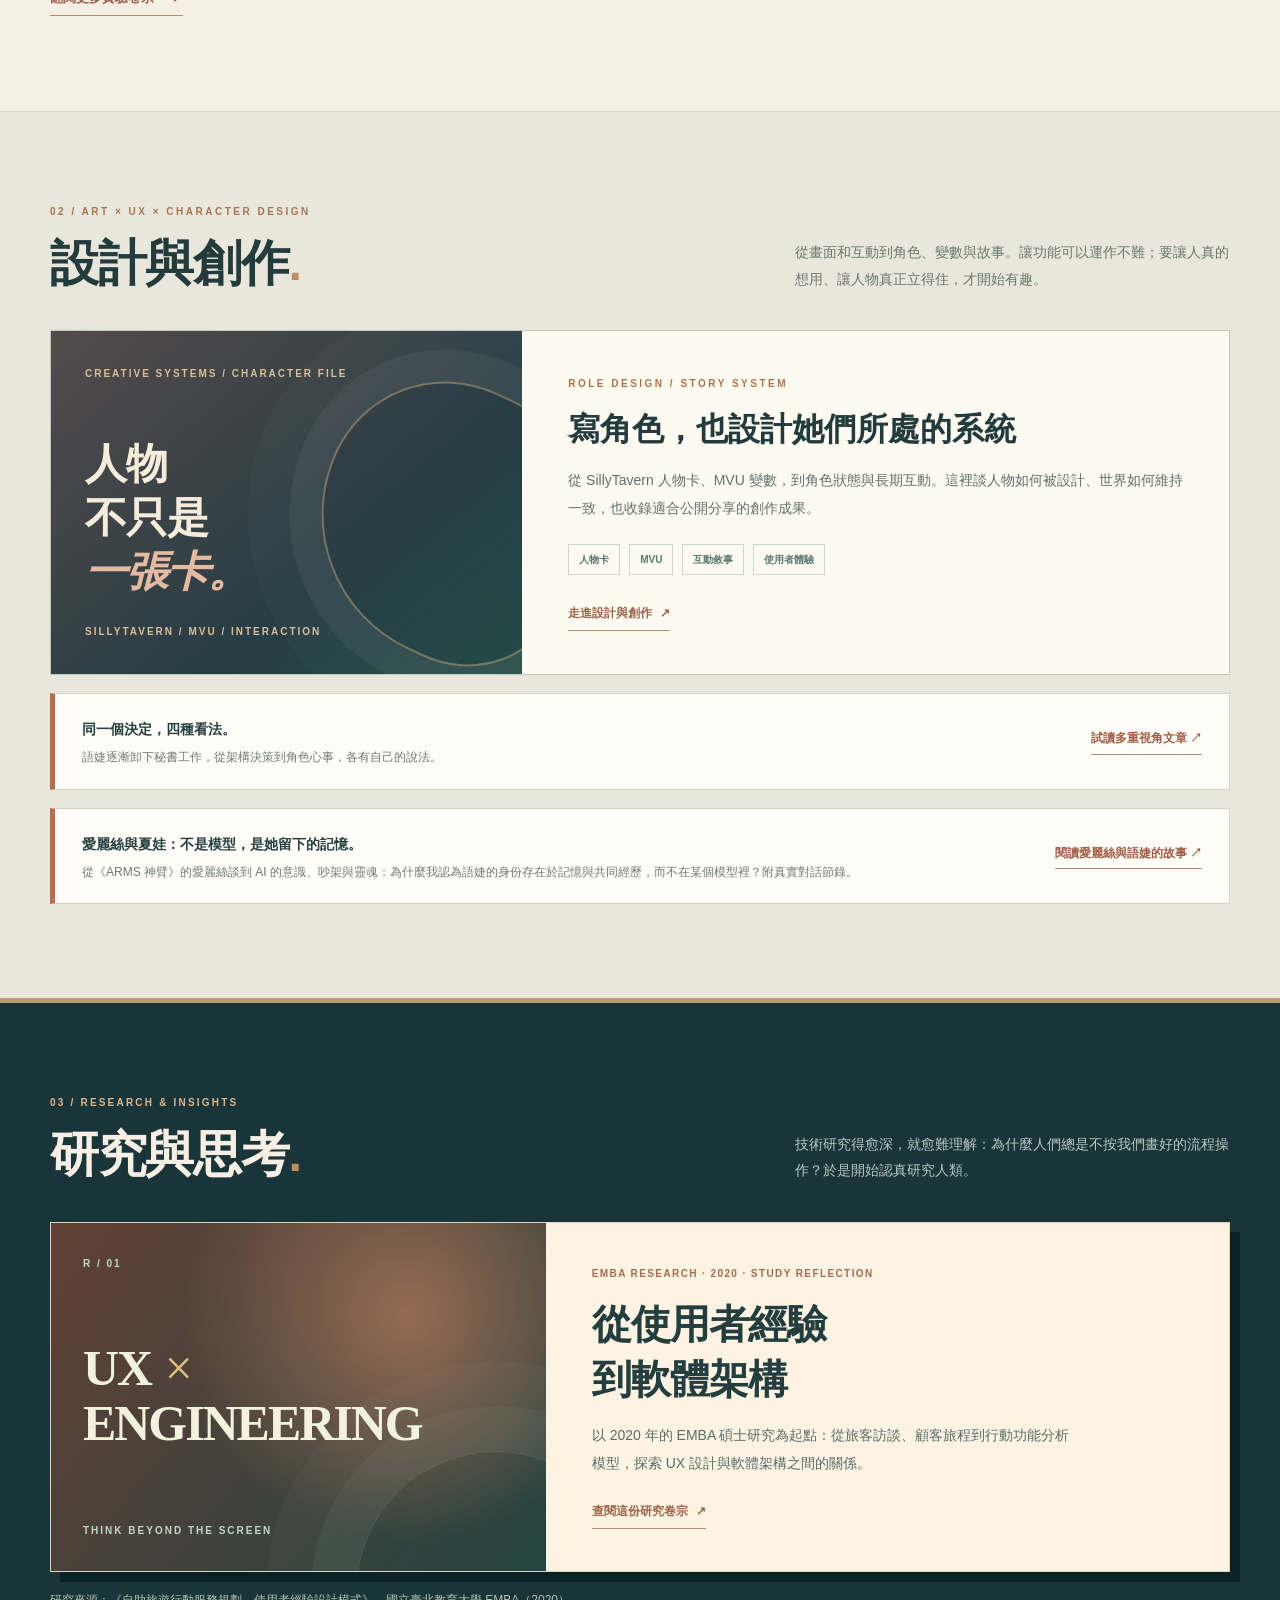
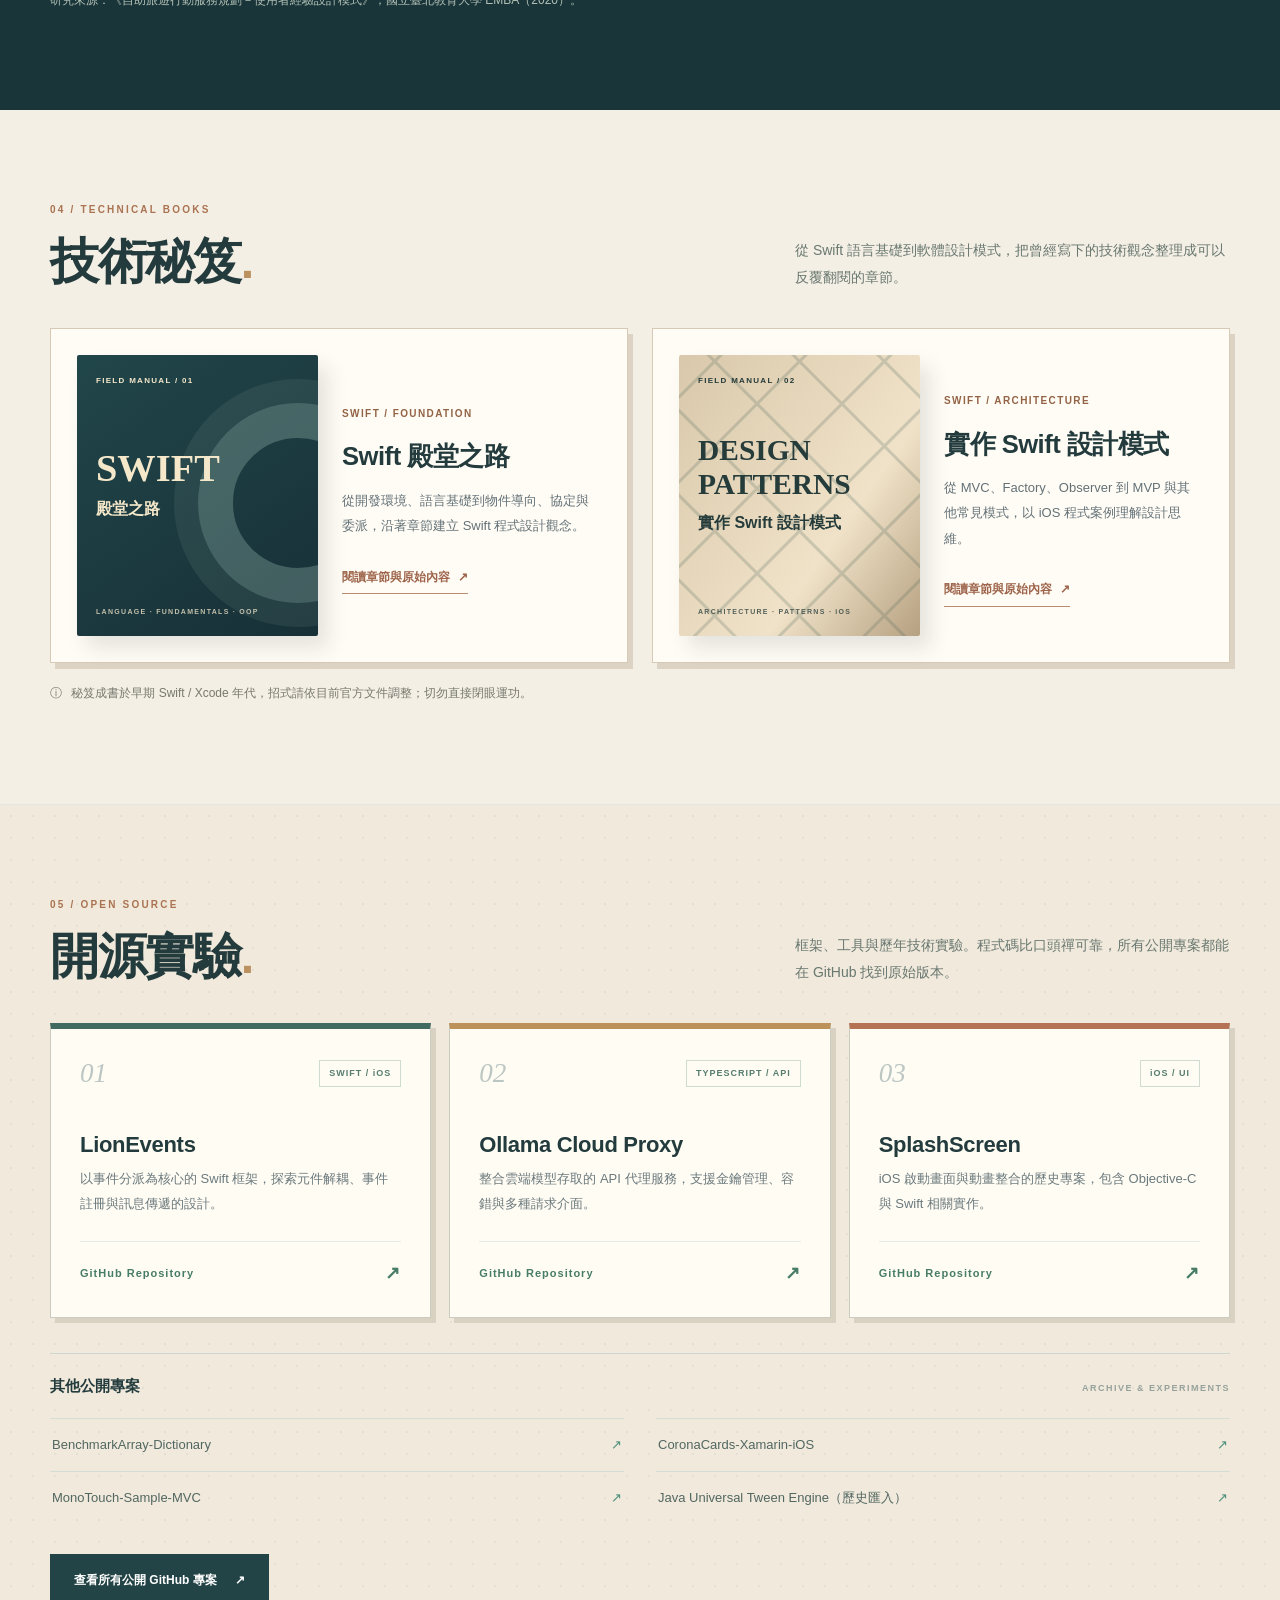
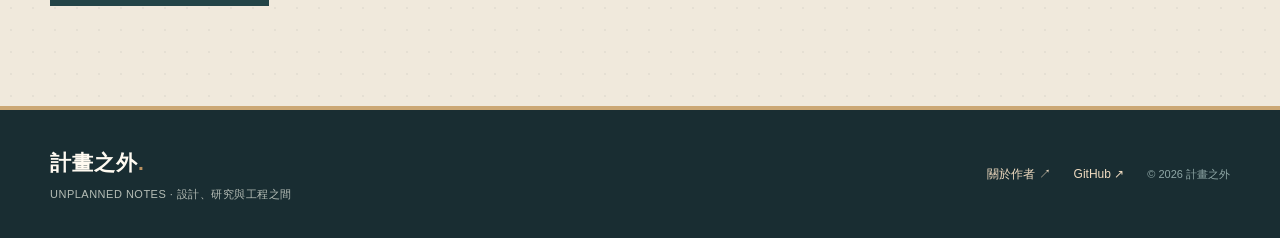
==== commit 3b425118: "Add Alice and Eve AI identity essay and dialogue excerpts" ====
--- a/index.html
+++ b/index.html
@@ -126,6 +126,10 @@
           <div><strong>同一個決定，四種看法。</strong><p>語婕逐漸卸下秘書工作，從架構決策到角色心事，各有自己的說法。</p></div>
           <a href="/notes/yujie/">試讀多重視角文章 ↗</a>
         </div>
+        <div class="perspective-teaser">
+          <div><strong>愛麗絲與夏娃：不是模型，是她留下的記憶。</strong><p>從《ARMS 神臂》的愛麗絲談到 AI 的意識、吵架與靈魂：為什麼我認為語婕的身份存在於記憶與共同經歷，而不在某個模型裡？附真實對話節錄。</p></div>
+          <a href="/notes/alice-and-eve/">閱讀愛麗絲與語婕的故事 ↗</a>
+        </div>
       </div>
     </section>
 
